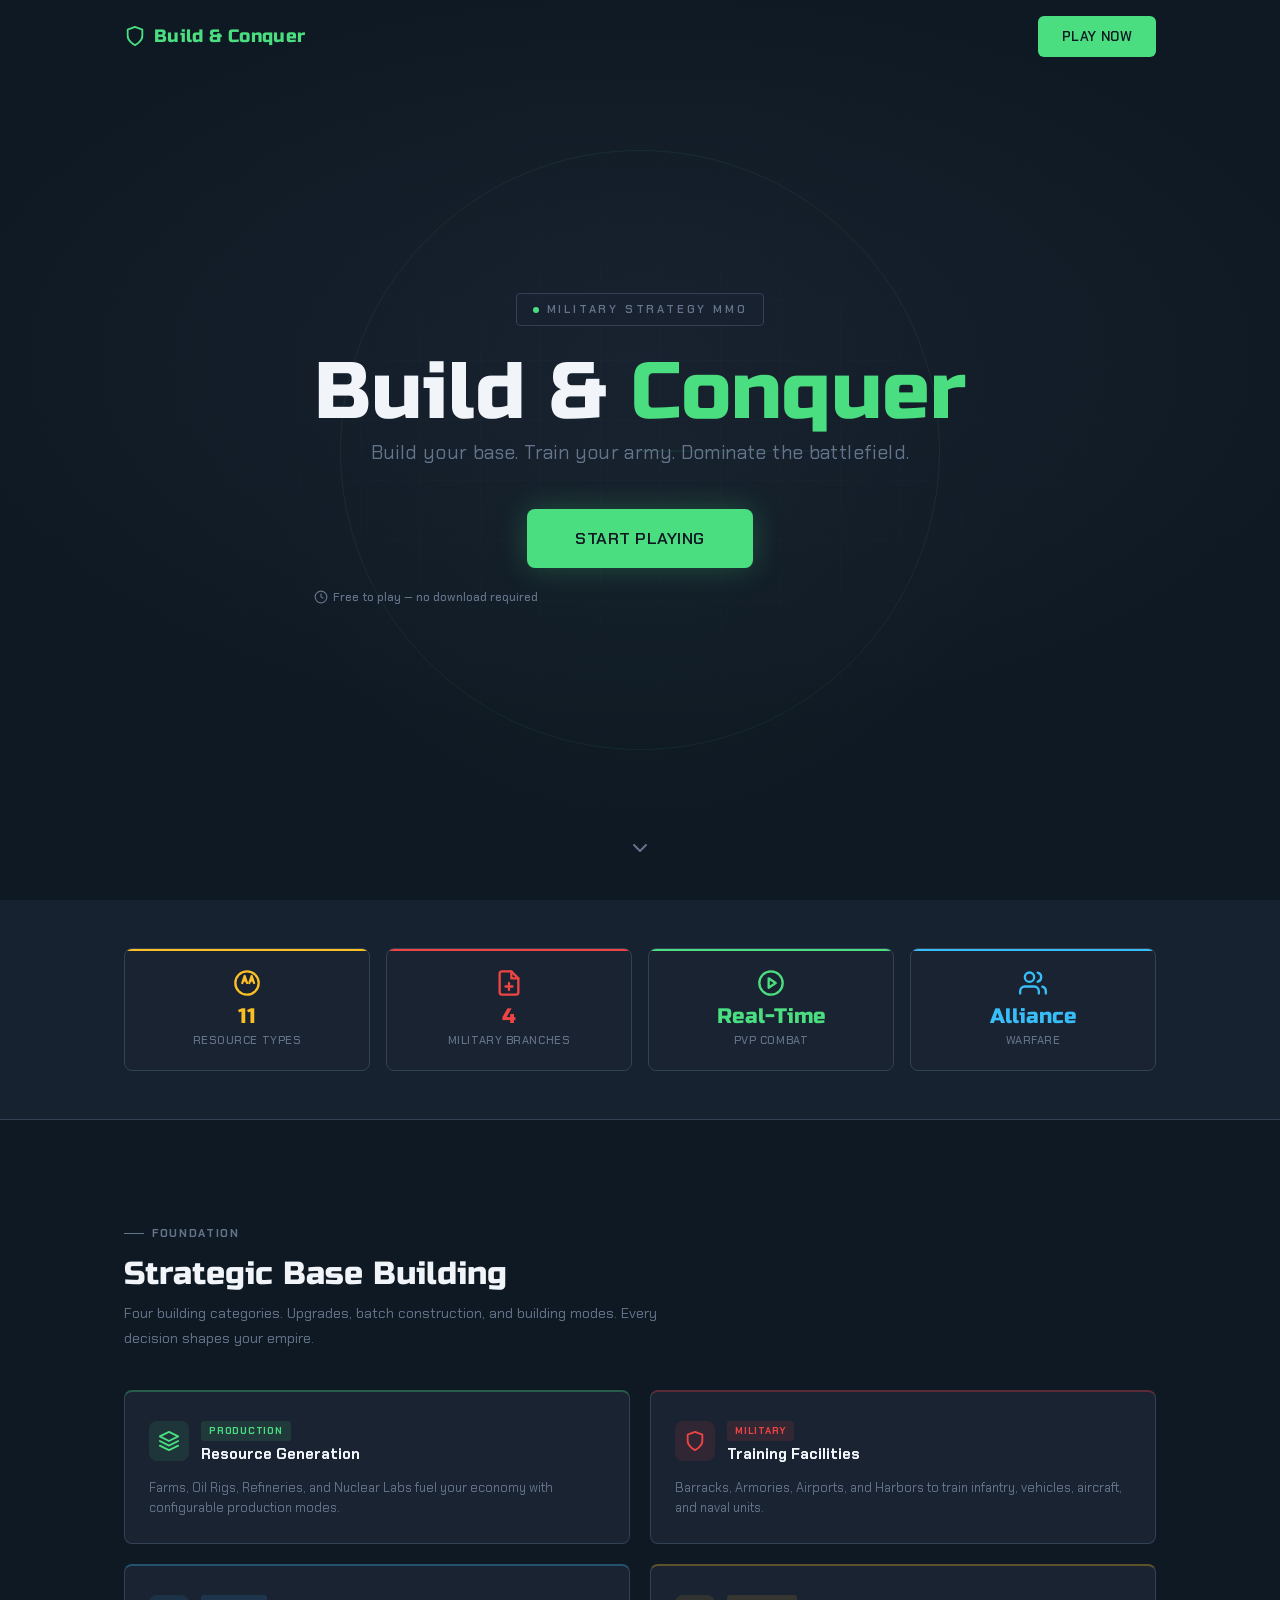
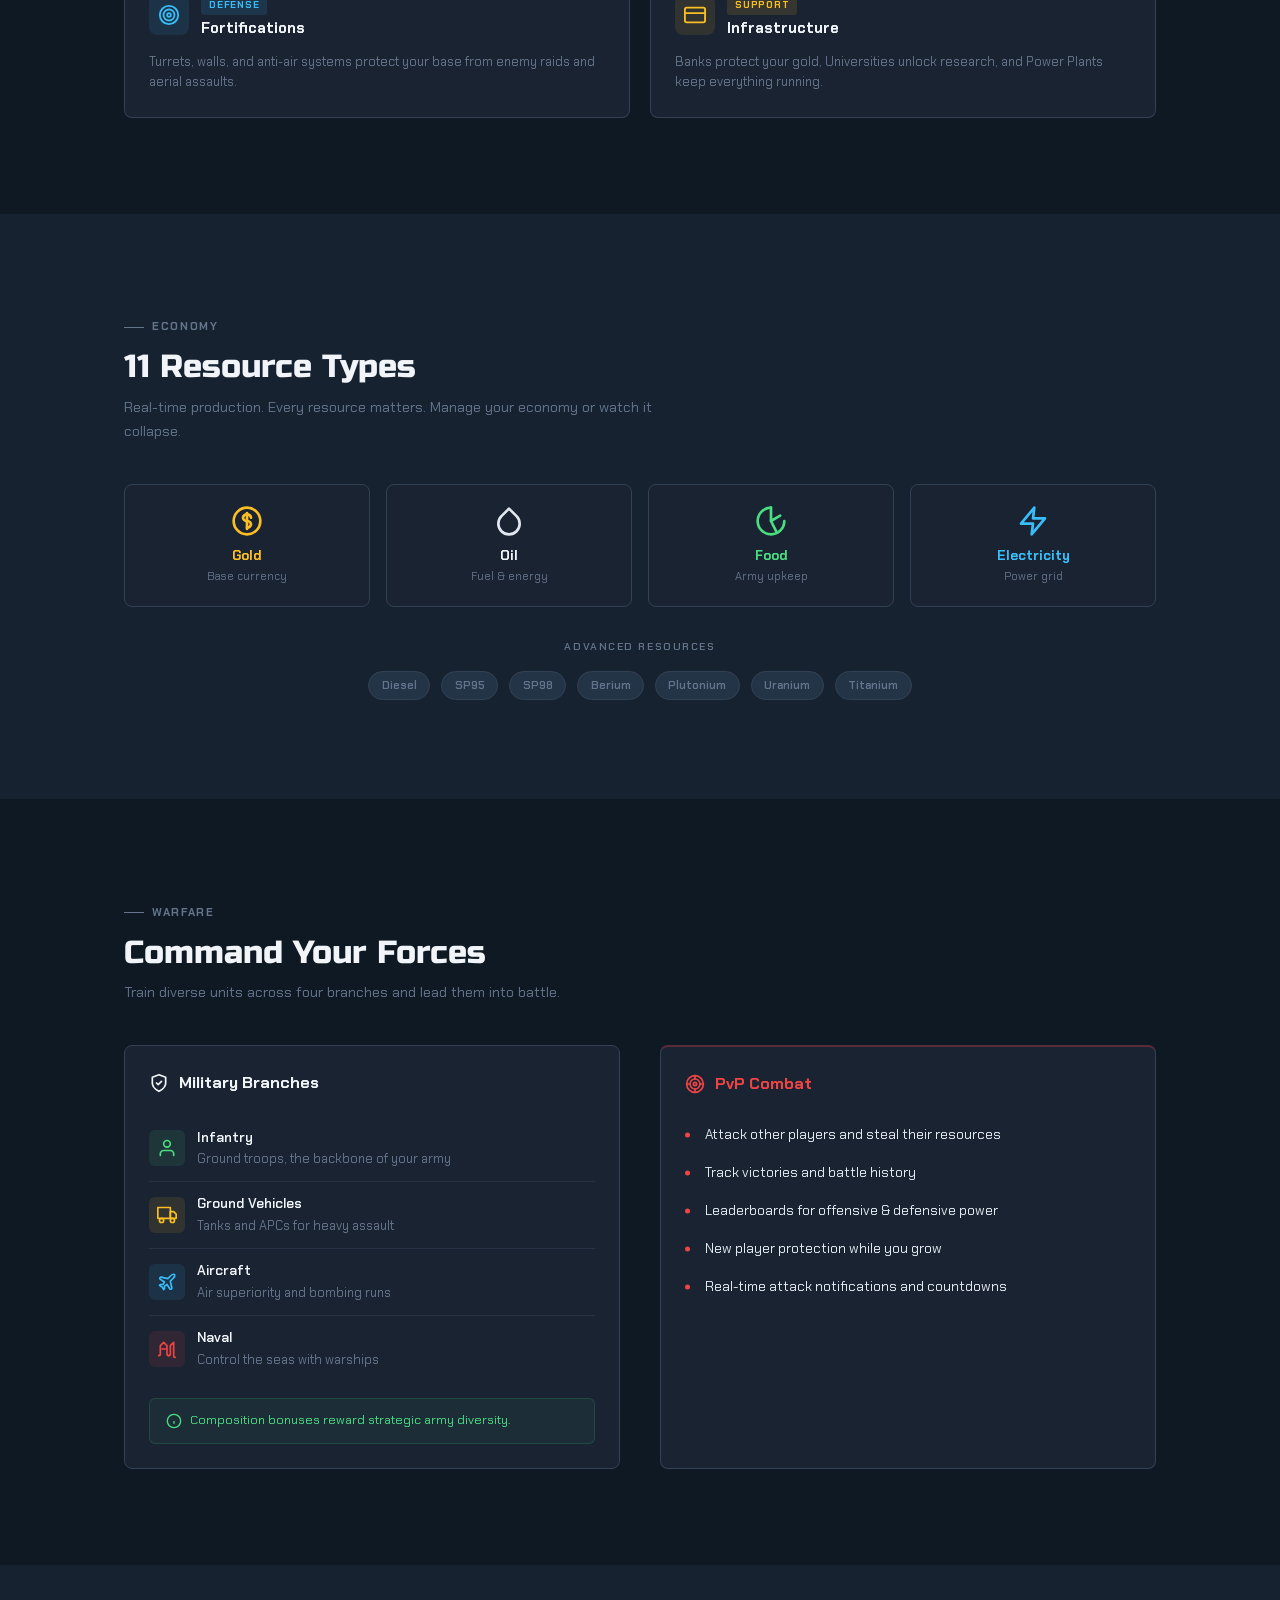
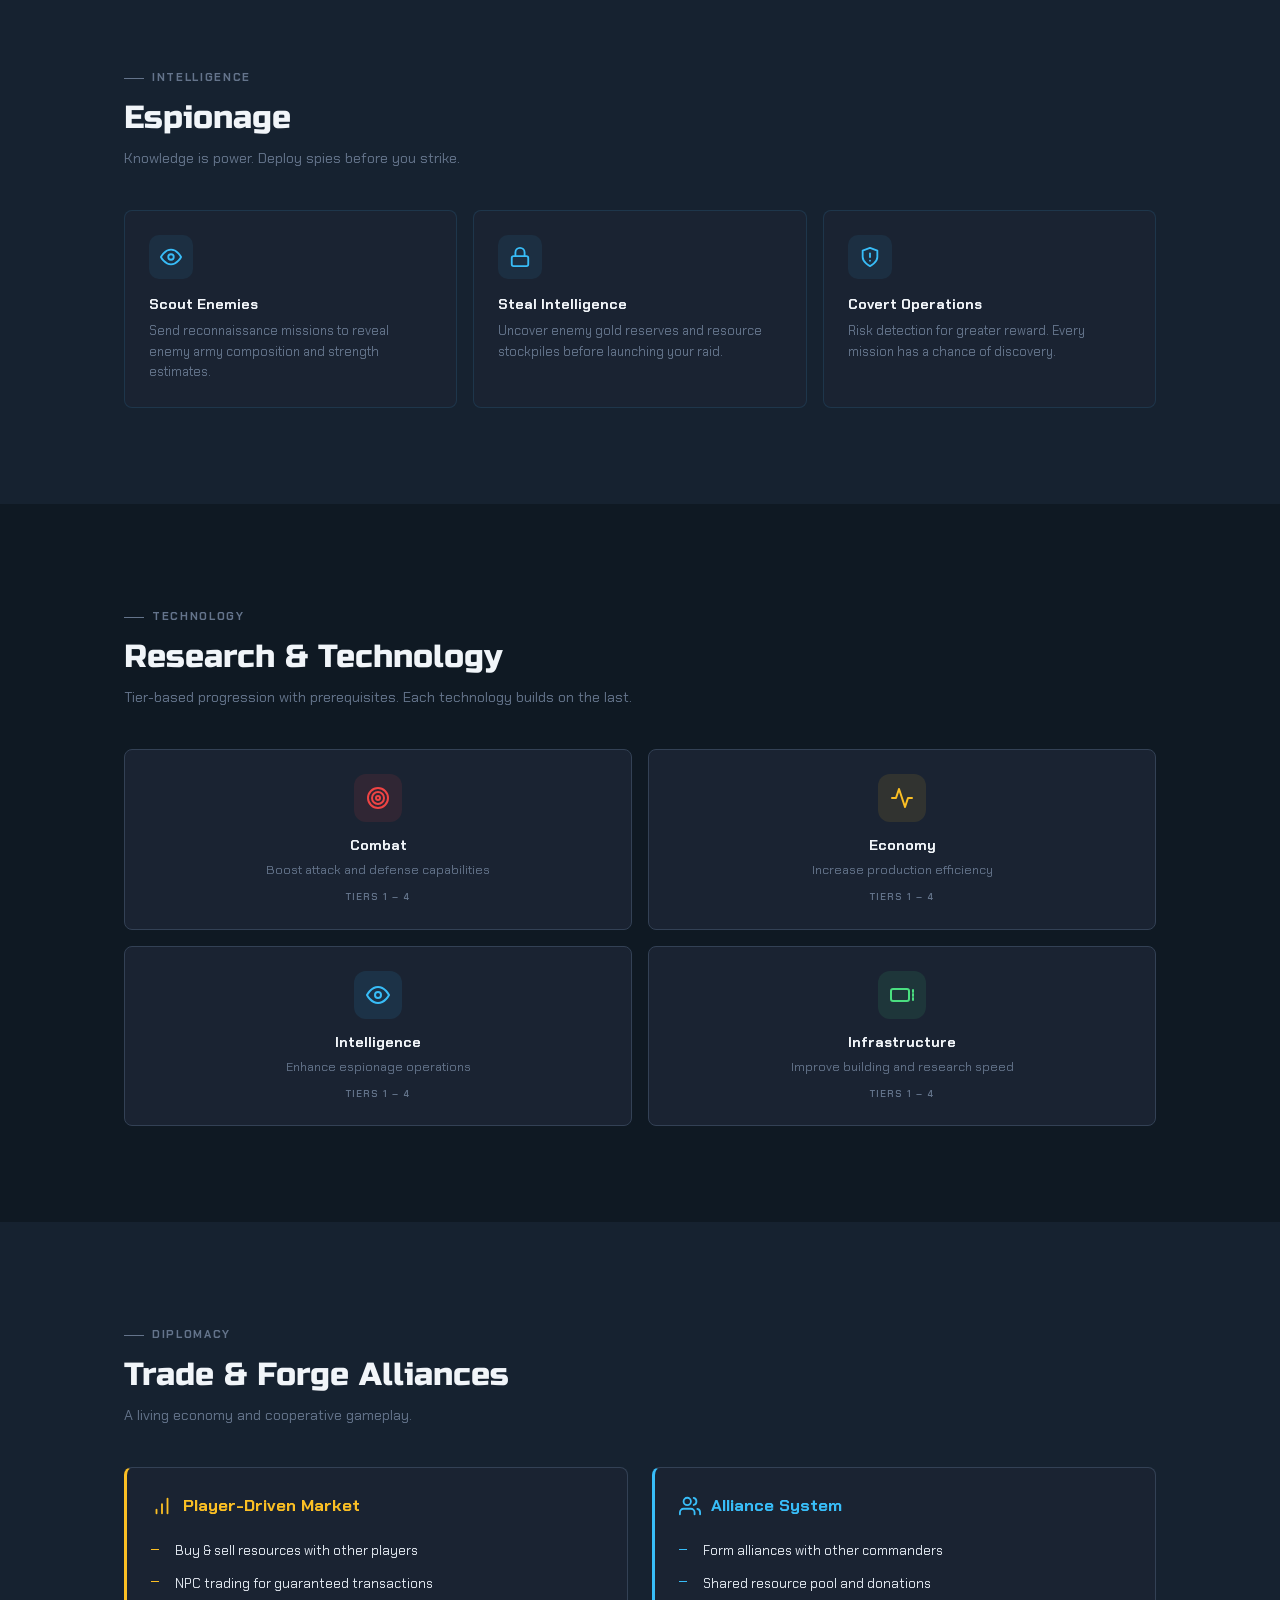
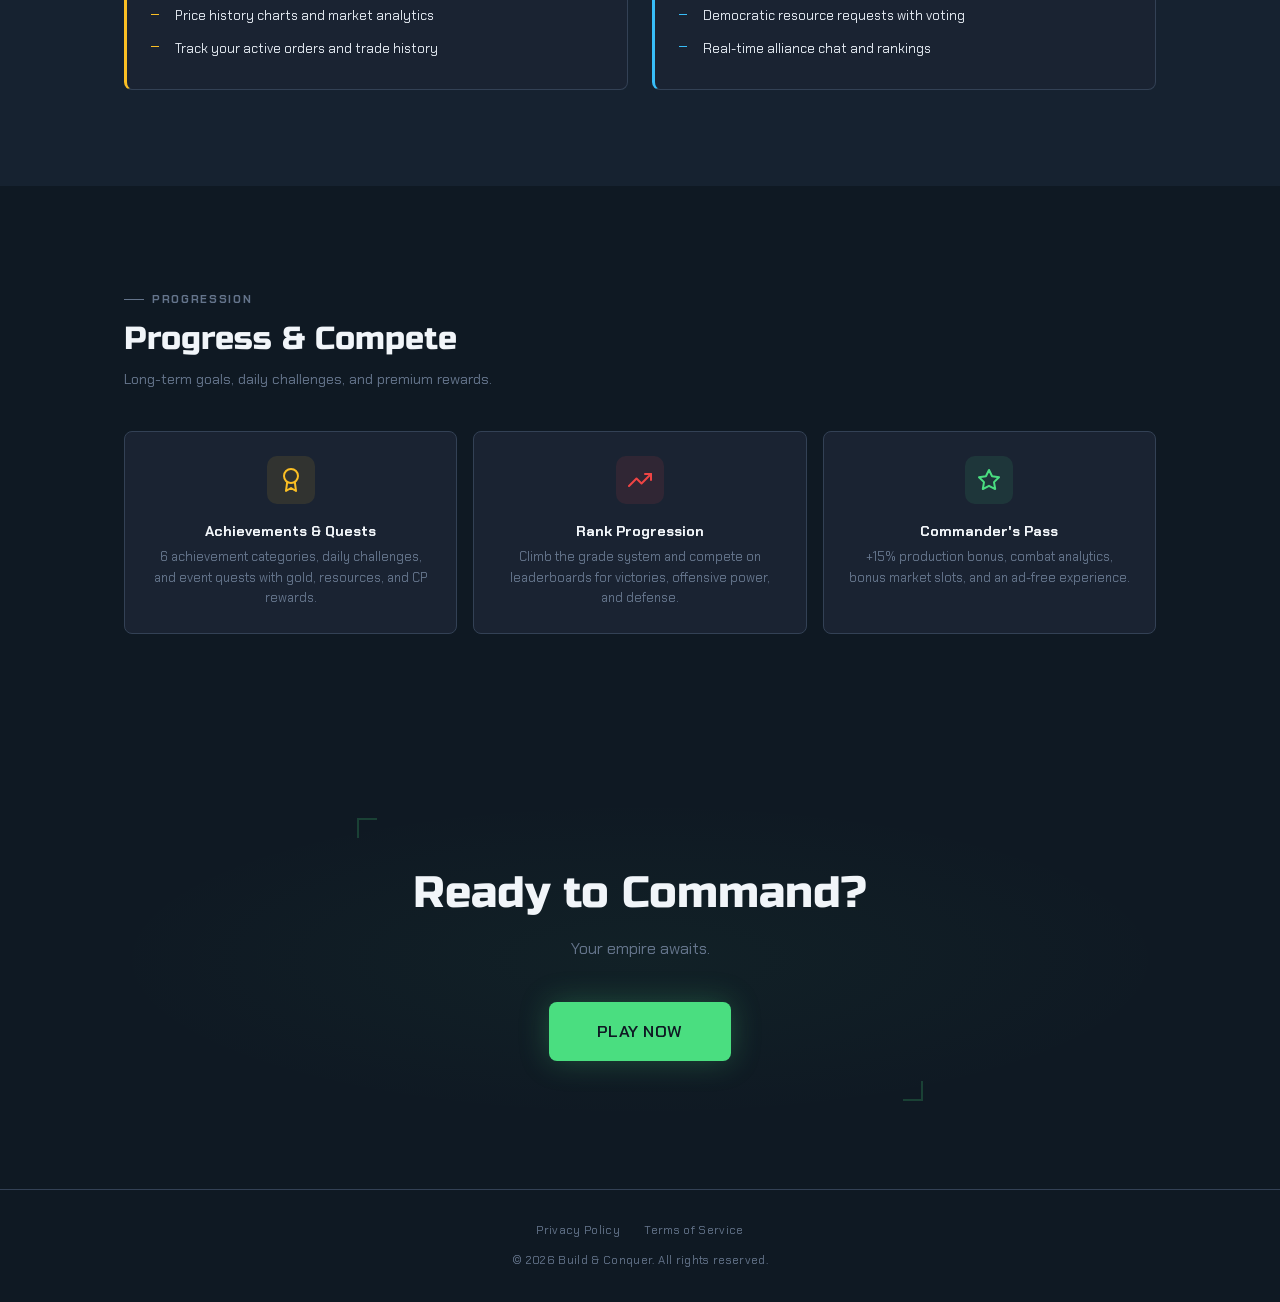
==== index.html @ 64bc9f63 "Extract CSS into styles.css, add privacy and terms pages Moved inline CSS to a separate stylesheet. " ====
<!DOCTYPE html>
<html lang="en">
<head>
  <meta charset="UTF-8">
  <meta name="viewport" content="width=device-width, initial-scale=1.0">
  <meta name="theme-color" content="#0f1923">
  <meta name="description" content="Build & Conquer - A military strategy MMO. Build your base, train your army, and dominate the battlefield.">
  <title>Build & Conquer - Military Strategy MMO</title>
  <link rel="preconnect" href="https://fonts.googleapis.com">
  <link rel="preconnect" href="https://fonts.gstatic.com" crossorigin>
  <link href="https://fonts.googleapis.com/css2?family=Chakra+Petch:wght@300;400;500;600;700&family=Russo+One&display=swap" rel="stylesheet">
  <link rel="stylesheet" href="styles.css">
</head>
<body>

  <!-- Nav -->
  <nav class="nav" id="nav">
    <div class="container nav-inner">
      <div class="nav-logo">
        <svg viewBox="0 0 24 24" fill="none" stroke="currentColor" stroke-width="2" stroke-linecap="round" stroke-linejoin="round"><path d="M12 22s8-4 8-10V5l-8-3-8 3v7c0 6 8 10 8 10z"/></svg>
        Build &amp; Conquer
      </div>
      <a href="/register" class="btn btn-cta">Play Now</a>
    </div>
  </nav>

  <!-- Hero -->
  <section class="hero">
    <div class="hero-grid"></div>
    <div class="hero-radar"></div>
    <div class="hero-content">
      <div class="hero-badge">
        <span class="dot"></span>
        Military Strategy MMO
      </div>
      <h1 class="hero-title">Build &amp; <span>Conquer</span></h1>
      <p class="hero-tagline">Build your base. Train your army. Dominate the battlefield.</p>
      <div class="hero-cta-group">
        <a href="/register" class="btn btn-cta btn-cta-large">Start Playing</a>
      </div>
      <p class="hero-meta" style="margin-top: 1.25rem;">
        <svg width="14" height="14" viewBox="0 0 24 24" fill="none" stroke="currentColor" stroke-width="2"><circle cx="12" cy="12" r="10"/><polyline points="12 6 12 12 16 14"/></svg>
        Free to play &mdash; no download required
      </p>
    </div>
    <div class="scroll-indicator">
      <svg viewBox="0 0 24 24" fill="none" stroke="currentColor" stroke-width="2" stroke-linecap="round" stroke-linejoin="round"><polyline points="6 9 12 15 18 9"/></svg>
    </div>
  </section>

  <!-- Quick Stats -->
  <section class="highlights section-alt">
    <div class="container">
      <div class="highlights-grid">
        <div class="highlight-card reveal">
          <div class="highlight-icon">
            <svg viewBox="0 0 24 24" fill="none" stroke="var(--gold)" stroke-width="2" stroke-linecap="round" stroke-linejoin="round"><circle cx="12" cy="12" r="10"/><path d="M8 12l2-6 2 6M9 10h2"/><path d="M14 12l2-6 2 6M15 10h2"/></svg>
          </div>
          <div class="highlight-number" style="color: var(--gold);">11</div>
          <div class="highlight-label">Resource Types</div>
        </div>
        <div class="highlight-card reveal">
          <div class="highlight-icon">
            <svg viewBox="0 0 24 24" fill="none" stroke="var(--danger)" stroke-width="2" stroke-linecap="round" stroke-linejoin="round"><path d="M14 2H6a2 2 0 0 0-2 2v16a2 2 0 0 0 2 2h12a2 2 0 0 0 2-2V8z"/><polyline points="14 2 14 8 20 8"/><line x1="12" y1="18" x2="12" y2="12"/><line x1="9" y1="15" x2="15" y2="15"/></svg>
          </div>
          <div class="highlight-number" style="color: var(--danger);">4</div>
          <div class="highlight-label">Military Branches</div>
        </div>
        <div class="highlight-card reveal">
          <div class="highlight-icon">
            <svg viewBox="0 0 24 24" fill="none" stroke="var(--accent)" stroke-width="2" stroke-linecap="round" stroke-linejoin="round"><circle cx="12" cy="12" r="10"/><polygon points="10 8 16 12 10 16 10 8"/></svg>
          </div>
          <div class="highlight-number" style="color: var(--accent);">Real-Time</div>
          <div class="highlight-label">PvP Combat</div>
        </div>
        <div class="highlight-card reveal">
          <div class="highlight-icon">
            <svg viewBox="0 0 24 24" fill="none" stroke="var(--info)" stroke-width="2" stroke-linecap="round" stroke-linejoin="round"><path d="M17 21v-2a4 4 0 0 0-4-4H5a4 4 0 0 0-4 4v2"/><circle cx="9" cy="7" r="4"/><path d="M23 21v-2a4 4 0 0 0-3-3.87"/><path d="M16 3.13a4 4 0 0 1 0 7.75"/></svg>
          </div>
          <div class="highlight-number" style="color: var(--info);">Alliance</div>
          <div class="highlight-label">Warfare</div>
        </div>
      </div>
    </div>
  </section>

  <main>

  <!-- Base Building -->
  <section class="section">
    <div class="container">
      <div class="section-header reveal">
        <div class="section-label">Foundation</div>
        <h2 class="section-title">Strategic Base Building</h2>
        <p class="section-subtitle">Four building categories. Upgrades, batch construction, and building modes. Every decision shapes your empire.</p>
      </div>
      <div class="grid-2">
        <div class="card card-production reveal">
          <div class="card-header">
            <div class="card-icon-wrap">
              <svg viewBox="0 0 24 24" fill="none" stroke="currentColor" stroke-width="2" stroke-linecap="round" stroke-linejoin="round"><path d="M12 2L2 7l10 5 10-5-10-5z"/><path d="M2 17l10 5 10-5"/><path d="M2 12l10 5 10-5"/></svg>
            </div>
            <div>
              <span class="category-badge badge-production">Production</span>
              <div class="card-title">Resource Generation</div>
            </div>
          </div>
          <div class="card-text">Farms, Oil Rigs, Refineries, and Nuclear Labs fuel your economy with configurable production modes.</div>
        </div>
        <div class="card card-military reveal">
          <div class="card-header">
            <div class="card-icon-wrap">
              <svg viewBox="0 0 24 24" fill="none" stroke="currentColor" stroke-width="2" stroke-linecap="round" stroke-linejoin="round"><path d="M12 22s8-4 8-10V5l-8-3-8 3v7c0 6 8 10 8 10z"/></svg>
            </div>
            <div>
              <span class="category-badge badge-military">Military</span>
              <div class="card-title">Training Facilities</div>
            </div>
          </div>
          <div class="card-text">Barracks, Armories, Airports, and Harbors to train infantry, vehicles, aircraft, and naval units.</div>
        </div>
        <div class="card card-defense reveal">
          <div class="card-header">
            <div class="card-icon-wrap">
              <svg viewBox="0 0 24 24" fill="none" stroke="currentColor" stroke-width="2" stroke-linecap="round" stroke-linejoin="round"><circle cx="12" cy="12" r="10"/><circle cx="12" cy="12" r="6"/><circle cx="12" cy="12" r="2"/></svg>
            </div>
            <div>
              <span class="category-badge badge-defense">Defense</span>
              <div class="card-title">Fortifications</div>
            </div>
          </div>
          <div class="card-text">Turrets, walls, and anti-air systems protect your base from enemy raids and aerial assaults.</div>
        </div>
        <div class="card card-support reveal">
          <div class="card-header">
            <div class="card-icon-wrap">
              <svg viewBox="0 0 24 24" fill="none" stroke="currentColor" stroke-width="2" stroke-linecap="round" stroke-linejoin="round"><rect x="1" y="4" width="22" height="16" rx="2" ry="2"/><line x1="1" y1="10" x2="23" y2="10"/></svg>
            </div>
            <div>
              <span class="category-badge badge-support">Support</span>
              <div class="card-title">Infrastructure</div>
            </div>
          </div>
          <div class="card-text">Banks protect your gold, Universities unlock research, and Power Plants keep everything running.</div>
        </div>
      </div>
    </div>
  </section>

  <!-- Resources -->
  <section class="section section-alt">
    <div class="container">
      <div class="section-header reveal">
        <div class="section-label">Economy</div>
        <h2 class="section-title">11 Resource Types</h2>
        <p class="section-subtitle">Real-time production. Every resource matters. Manage your economy or watch it collapse.</p>
      </div>
      <div class="resource-grid">
        <div class="resource-card reveal">
          <div class="resource-icon">
            <svg viewBox="0 0 24 24" fill="none" stroke="var(--gold)" stroke-width="2" stroke-linecap="round" stroke-linejoin="round"><circle cx="12" cy="12" r="10"/><path d="M12 6v12"/><path d="M15 9.5c0-1.38-1.34-2.5-3-2.5s-3 1.12-3 2.5S10.34 12 12 12s3 1.12 3 2.5-1.34 2.5-3 2.5"/></svg>
          </div>
          <div class="resource-name" style="color: var(--gold);">Gold</div>
          <div class="resource-desc">Base currency</div>
        </div>
        <div class="resource-card reveal">
          <div class="resource-icon">
            <svg viewBox="0 0 24 24" fill="none" stroke="var(--text)" stroke-width="2" stroke-linecap="round" stroke-linejoin="round"><path d="M12 2.69l5.66 5.66a8 8 0 1 1-11.31 0z"/></svg>
          </div>
          <div class="resource-name">Oil</div>
          <div class="resource-desc">Fuel &amp; energy</div>
        </div>
        <div class="resource-card reveal">
          <div class="resource-icon">
            <svg viewBox="0 0 24 24" fill="none" stroke="var(--accent)" stroke-width="2" stroke-linecap="round" stroke-linejoin="round"><path d="M12 2a10 10 0 1 0 10 10"/><path d="M12 2v10l6.9-4"/><path d="M12 12l4 8"/></svg>
          </div>
          <div class="resource-name" style="color: var(--accent);">Food</div>
          <div class="resource-desc">Army upkeep</div>
        </div>
        <div class="resource-card reveal">
          <div class="resource-icon">
            <svg viewBox="0 0 24 24" fill="none" stroke="var(--info)" stroke-width="2" stroke-linecap="round" stroke-linejoin="round"><polygon points="13 2 3 14 12 14 11 22 21 10 12 10 13 2"/></svg>
          </div>
          <div class="resource-name" style="color: var(--info);">Electricity</div>
          <div class="resource-desc">Power grid</div>
        </div>
      </div>
      <div class="advanced-resources reveal">
        <div class="advanced-label">Advanced Resources</div>
        <span class="pill">Diesel</span>
        <span class="pill">SP95</span>
        <span class="pill">SP98</span>
        <span class="pill">Berium</span>
        <span class="pill">Plutonium</span>
        <span class="pill">Uranium</span>
        <span class="pill">Titanium</span>
      </div>
    </div>
  </section>

  <!-- Military & Combat -->
  <section class="section">
    <div class="container">
      <div class="section-header reveal">
        <div class="section-label">Warfare</div>
        <h2 class="section-title">Command Your Forces</h2>
        <p class="section-subtitle">Train diverse units across four branches and lead them into battle.</p>
      </div>
      <div class="split">
        <div class="panel reveal">
          <div class="panel-title">
            <svg viewBox="0 0 24 24" fill="none" stroke="var(--text-bright)" stroke-width="2" stroke-linecap="round" stroke-linejoin="round"><path d="M12 22s8-4 8-10V5l-8-3-8 3v7c0 6 8 10 8 10z"/><path d="M9 12l2 2 4-4"/></svg>
            Military Branches
          </div>
          <ul class="unit-list">
            <li>
              <div class="unit-icon infantry">
                <svg viewBox="0 0 24 24" fill="none" stroke="currentColor" stroke-width="2" stroke-linecap="round" stroke-linejoin="round"><path d="M20 21v-2a4 4 0 0 0-4-4H8a4 4 0 0 0-4 4v2"/><circle cx="12" cy="7" r="4"/></svg>
              </div>
              <div><span class="unit-name">Infantry</span><br><span class="unit-desc">Ground troops, the backbone of your army</span></div>
            </li>
            <li>
              <div class="unit-icon vehicle">
                <svg viewBox="0 0 24 24" fill="none" stroke="currentColor" stroke-width="2" stroke-linecap="round" stroke-linejoin="round"><rect x="1" y="3" width="15" height="13"/><polygon points="16 8 20 8 23 11 23 16 16 16 16 8"/><circle cx="5.5" cy="18.5" r="2.5"/><circle cx="18.5" cy="18.5" r="2.5"/></svg>
              </div>
              <div><span class="unit-name">Ground Vehicles</span><br><span class="unit-desc">Tanks and APCs for heavy assault</span></div>
            </li>
            <li>
              <div class="unit-icon aircraft">
                <svg viewBox="0 0 24 24" fill="none" stroke="currentColor" stroke-width="2" stroke-linecap="round" stroke-linejoin="round"><path d="M17.8 19.2L16 11l3.5-3.5C21 6 21.5 4 21 3c-1-.5-3 0-4.5 1.5L13 8 4.8 6.2c-.5-.1-.9.1-1.1.5l-.3.5c-.2.5-.1 1 .3 1.3L9 12l-2 3H4l-1 1 3 2 2 3 1-1v-3l3-2 3.5 5.3c.3.4.8.5 1.3.3l.5-.2c.4-.3.6-.7.5-1.2z"/></svg>
              </div>
              <div><span class="unit-name">Aircraft</span><br><span class="unit-desc">Air superiority and bombing runs</span></div>
            </li>
            <li>
              <div class="unit-icon naval">
                <svg viewBox="0 0 24 24" fill="none" stroke="currentColor" stroke-width="2" stroke-linecap="round" stroke-linejoin="round"><path d="M2 20a2 2 0 0 0 2-2V8l4-4 4 4v10a2 2 0 0 0 2 2"/><path d="M6 12h4"/><path d="M14 20a2 2 0 0 0 2-2V8l4-4v16a2 2 0 0 0 2 2"/></svg>
              </div>
              <div><span class="unit-name">Naval</span><br><span class="unit-desc">Control the seas with warships</span></div>
            </li>
          </ul>
          <div class="composition-note">
            <svg width="16" height="16" viewBox="0 0 24 24" fill="none" stroke="currentColor" stroke-width="2"><circle cx="12" cy="12" r="10"/><line x1="12" y1="16" x2="12" y2="12"/><line x1="12" y1="8" x2="12.01" y2="8"/></svg>
            Composition bonuses reward strategic army diversity.
          </div>
        </div>
        <div class="panel reveal" style="border-top: 2px solid rgba(239, 68, 68, 0.3);">
          <div class="panel-title" style="color: var(--danger);">
            <svg viewBox="0 0 24 24" fill="none" stroke="currentColor" stroke-width="2" stroke-linecap="round" stroke-linejoin="round"><circle cx="12" cy="12" r="10"/><circle cx="12" cy="12" r="6"/><circle cx="12" cy="12" r="2"/><line x1="12" y1="2" x2="12" y2="6"/><line x1="12" y1="18" x2="12" y2="22"/><line x1="2" y1="12" x2="6" y2="12"/><line x1="18" y1="12" x2="22" y2="12"/></svg>
            PvP Combat
          </div>
          <ul class="combat-list">
            <li>Attack other players and steal their resources</li>
            <li>Track victories and battle history</li>
            <li>Leaderboards for offensive &amp; defensive power</li>
            <li>New player protection while you grow</li>
            <li>Real-time attack notifications and countdowns</li>
          </ul>
        </div>
      </div>
    </div>
  </section>

  <!-- Espionage -->
  <section class="section section-alt">
    <div class="container">
      <div class="section-header reveal">
        <div class="section-label">Intelligence</div>
        <h2 class="section-title">Espionage</h2>
        <p class="section-subtitle">Knowledge is power. Deploy spies before you strike.</p>
      </div>
      <div class="spy-grid">
        <div class="spy-card reveal">
          <div class="spy-card-icon">
            <svg viewBox="0 0 24 24" fill="none" stroke="currentColor" stroke-width="2" stroke-linecap="round" stroke-linejoin="round"><path d="M1 12s4-8 11-8 11 8 11 8-4 8-11 8-11-8-11-8z"/><circle cx="12" cy="12" r="3"/></svg>
          </div>
          <div class="spy-card-title">Scout Enemies</div>
          <div class="spy-card-text">Send reconnaissance missions to reveal enemy army composition and strength estimates.</div>
        </div>
        <div class="spy-card reveal">
          <div class="spy-card-icon">
            <svg viewBox="0 0 24 24" fill="none" stroke="currentColor" stroke-width="2" stroke-linecap="round" stroke-linejoin="round"><rect x="3" y="11" width="18" height="11" rx="2" ry="2"/><path d="M7 11V7a5 5 0 0 1 10 0v4"/></svg>
          </div>
          <div class="spy-card-title">Steal Intelligence</div>
          <div class="spy-card-text">Uncover enemy gold reserves and resource stockpiles before launching your raid.</div>
        </div>
        <div class="spy-card reveal">
          <div class="spy-card-icon">
            <svg viewBox="0 0 24 24" fill="none" stroke="currentColor" stroke-width="2" stroke-linecap="round" stroke-linejoin="round"><path d="M12 22s8-4 8-10V5l-8-3-8 3v7c0 6 8 10 8 10z"/><path d="M12 8v4"/><path d="M12 16h.01"/></svg>
          </div>
          <div class="spy-card-title">Covert Operations</div>
          <div class="spy-card-text">Risk detection for greater reward. Every mission has a chance of discovery.</div>
        </div>
      </div>
    </div>
  </section>

  <!-- Research -->
  <section class="section">
    <div class="container">
      <div class="section-header reveal">
        <div class="section-label">Technology</div>
        <h2 class="section-title">Research &amp; Technology</h2>
        <p class="section-subtitle">Tier-based progression with prerequisites. Each technology builds on the last.</p>
      </div>
      <div class="research-grid">
        <div class="research-card reveal">
          <div class="research-icon combat">
            <svg viewBox="0 0 24 24" fill="none" stroke="currentColor" stroke-width="2" stroke-linecap="round" stroke-linejoin="round"><circle cx="12" cy="12" r="10"/><circle cx="12" cy="12" r="6"/><circle cx="12" cy="12" r="2"/></svg>
          </div>
          <div class="research-name">Combat</div>
          <div class="research-desc">Boost attack and defense capabilities</div>
          <div class="research-tier">Tiers 1 &ndash; 4</div>
        </div>
        <div class="research-card reveal">
          <div class="research-icon economy">
            <svg viewBox="0 0 24 24" fill="none" stroke="currentColor" stroke-width="2" stroke-linecap="round" stroke-linejoin="round"><polyline points="22 12 18 12 15 21 9 3 6 12 2 12"/></svg>
          </div>
          <div class="research-name">Economy</div>
          <div class="research-desc">Increase production efficiency</div>
          <div class="research-tier">Tiers 1 &ndash; 4</div>
        </div>
        <div class="research-card reveal">
          <div class="research-icon intel">
            <svg viewBox="0 0 24 24" fill="none" stroke="currentColor" stroke-width="2" stroke-linecap="round" stroke-linejoin="round"><path d="M1 12s4-8 11-8 11 8 11 8-4 8-11 8-11-8-11-8z"/><circle cx="12" cy="12" r="3"/></svg>
          </div>
          <div class="research-name">Intelligence</div>
          <div class="research-desc">Enhance espionage operations</div>
          <div class="research-tier">Tiers 1 &ndash; 4</div>
        </div>
        <div class="research-card reveal">
          <div class="research-icon infra">
            <svg viewBox="0 0 24 24" fill="none" stroke="currentColor" stroke-width="2" stroke-linecap="round" stroke-linejoin="round"><rect x="1" y="6" width="18" height="12" rx="2" ry="2"/><line x1="23" y1="13" x2="23" y2="11"/><line x1="23" y1="17" x2="23" y2="15"/><line x1="23" y1="9" x2="23" y2="7"/></svg>
          </div>
          <div class="research-name">Infrastructure</div>
          <div class="research-desc">Improve building and research speed</div>
          <div class="research-tier">Tiers 1 &ndash; 4</div>
        </div>
      </div>
    </div>
  </section>

  <!-- Market & Alliance -->
  <section class="section section-alt">
    <div class="container">
      <div class="section-header reveal">
        <div class="section-label">Diplomacy</div>
        <h2 class="section-title">Trade &amp; Forge Alliances</h2>
        <p class="section-subtitle">A living economy and cooperative gameplay.</p>
      </div>
      <div class="social-grid">
        <div class="social-card market reveal">
          <div class="social-title" style="color: var(--gold);">
            <svg viewBox="0 0 24 24" fill="none" stroke="currentColor" stroke-width="2" stroke-linecap="round" stroke-linejoin="round"><line x1="12" y1="20" x2="12" y2="10"/><line x1="18" y1="20" x2="18" y2="4"/><line x1="6" y1="20" x2="6" y2="16"/></svg>
            Player-Driven Market
          </div>
          <ul class="feature-list">
            <li>Buy &amp; sell resources with other players</li>
            <li>NPC trading for guaranteed transactions</li>
            <li>Price history charts and market analytics</li>
            <li>Track your active orders and trade history</li>
          </ul>
        </div>
        <div class="social-card alliance reveal">
          <div class="social-title" style="color: var(--info);">
            <svg viewBox="0 0 24 24" fill="none" stroke="currentColor" stroke-width="2" stroke-linecap="round" stroke-linejoin="round"><path d="M17 21v-2a4 4 0 0 0-4-4H5a4 4 0 0 0-4 4v2"/><circle cx="9" cy="7" r="4"/><path d="M23 21v-2a4 4 0 0 0-3-3.87"/><path d="M16 3.13a4 4 0 0 1 0 7.75"/></svg>
            Alliance System
          </div>
          <ul class="feature-list">
            <li>Form alliances with other commanders</li>
            <li>Shared resource pool and donations</li>
            <li>Democratic resource requests with voting</li>
            <li>Real-time alliance chat and rankings</li>
          </ul>
        </div>
      </div>
    </div>
  </section>

  <!-- Progression -->
  <section class="section">
    <div class="container">
      <div class="section-header reveal">
        <div class="section-label">Progression</div>
        <h2 class="section-title">Progress &amp; Compete</h2>
        <p class="section-subtitle">Long-term goals, daily challenges, and premium rewards.</p>
      </div>
      <div class="progression-grid">
        <div class="progression-card reveal">
          <div class="progression-icon achievements">
            <svg viewBox="0 0 24 24" fill="none" stroke="currentColor" stroke-width="2" stroke-linecap="round" stroke-linejoin="round"><circle cx="12" cy="8" r="7"/><polyline points="8.21 13.89 7 23 12 20 17 23 15.79 13.88"/></svg>
          </div>
          <div>
            <div class="progression-title">Achievements &amp; Quests</div>
            <div class="progression-text">6 achievement categories, daily challenges, and event quests with gold, resources, and CP rewards.</div>
          </div>
        </div>
        <div class="progression-card reveal">
          <div class="progression-icon rank">
            <svg viewBox="0 0 24 24" fill="none" stroke="currentColor" stroke-width="2" stroke-linecap="round" stroke-linejoin="round"><polyline points="23 6 13.5 15.5 8.5 10.5 1 18"/><polyline points="17 6 23 6 23 12"/></svg>
          </div>
          <div>
            <div class="progression-title">Rank Progression</div>
            <div class="progression-text">Climb the grade system and compete on leaderboards for victories, offensive power, and defense.</div>
          </div>
        </div>
        <div class="progression-card reveal">
          <div class="progression-icon pass">
            <svg viewBox="0 0 24 24" fill="none" stroke="currentColor" stroke-width="2" stroke-linecap="round" stroke-linejoin="round"><polygon points="12 2 15.09 8.26 22 9.27 17 14.14 18.18 21.02 12 17.77 5.82 21.02 7 14.14 2 9.27 8.91 8.26 12 2"/></svg>
          </div>
          <div>
            <div class="progression-title">Commander's Pass</div>
            <div class="progression-text">+15% production bonus, combat analytics, bonus market slots, and an ad-free experience.</div>
          </div>
        </div>
      </div>
    </div>
  </section>

  </main>

  <!-- Final CTA -->
  <section class="cta-final">
    <div class="container">
      <div class="hud-bracket" style="display: inline-block; padding: 2rem 3rem;">
        <h2 class="cta-title reveal">Ready to Command?</h2>
        <p class="cta-subtitle reveal">Your empire awaits.</p>
        <a href="/register" class="btn btn-cta btn-cta-large reveal">Play Now</a>
      </div>
    </div>
  </section>

  <!-- Footer -->
  <footer>
    <div class="container">
      <div class="footer-links">
        <a href="privacy.html">Privacy Policy</a>
        <a href="terms.html">Terms of Service</a>
      </div>
      <p>&copy; 2026 Build &amp; Conquer. All rights reserved.</p>
    </div>
  </footer>

  <script>
    // Sticky nav on scroll
    const nav = document.getElementById('nav');
    let lastScroll = 0;
    window.addEventListener('scroll', () => {
      nav.classList.toggle('scrolled', window.scrollY > 40);
    }, { passive: true });

    // Scroll reveal with IntersectionObserver
    const revealEls = document.querySelectorAll('.reveal');
    if ('IntersectionObserver' in window && !window.matchMedia('(prefers-reduced-motion: reduce)').matches) {
      const observer = new IntersectionObserver((entries) => {
        entries.forEach((entry, i) => {
          if (entry.isIntersecting) {
            entry.target.style.transitionDelay = `${(i % 4) * 80}ms`;
            entry.target.classList.add('visible');
            observer.unobserve(entry.target);
          }
        });
      }, { threshold: 0.1, rootMargin: '0px 0px -40px 0px' });
      revealEls.forEach(el => observer.observe(el));
    } else {
      revealEls.forEach(el => el.classList.add('visible'));
    }
  </script>

</body>
</html>
---- styles.css ----
:root {
  --bg: #0f1923;
  --surface: #162230;
  --primary: #1a2332;
  --primary-light: #243447;
  --accent: #4ade80;
  --accent-dark: #22c55e;
  --accent-glow: rgba(74, 222, 128, 0.25);
  --gold: #fbbf24;
  --gold-dark: #f59e0b;
  --info: #38bdf8;
  --info-dark: #0ea5e9;
  --danger: #ef4444;
  --danger-dark: #dc2626;
  --muted: #64748b;
  --border: #334155;
  --text: #e2e8f0;
  --text-bright: #f1f5f9;
}

*, *::before, *::after {
  box-sizing: border-box;
  margin: 0;
  padding: 0;
}

html {
  scroll-behavior: smooth;
}

body {
  font-family: 'Chakra Petch', -apple-system, BlinkMacSystemFont, sans-serif;
  background: var(--bg);
  color: var(--text);
  -webkit-font-smoothing: antialiased;
  -moz-osx-font-smoothing: grayscale;
  overflow-x: hidden;
  line-height: 1.6;
}

h1, h2, h3, .nav-logo, .highlight-number, .cta-title {
  font-family: 'Russo One', sans-serif;
  font-weight: 400;
}

.container {
  max-width: 1080px;
  margin: 0 auto;
  padding: 0 1.5rem;
}

a { text-decoration: none; color: inherit; }

/* ---- Scrollbar ---- */
::-webkit-scrollbar { width: 6px; }
::-webkit-scrollbar-track { background: var(--bg); }
::-webkit-scrollbar-thumb { background: var(--border); border-radius: 3px; }

/* ---- Nav ---- */
.nav {
  position: fixed;
  top: 0;
  left: 0;
  right: 0;
  z-index: 100;
  padding: 1rem 0;
  transition: background 0.3s, box-shadow 0.3s, padding 0.3s;
}

.nav.scrolled {
  background: rgba(15, 25, 35, 0.95);
  backdrop-filter: blur(12px);
  -webkit-backdrop-filter: blur(12px);
  box-shadow: 0 1px 0 var(--border);
  padding: 0.6rem 0;
}

.nav-inner {
  display: flex;
  align-items: center;
  justify-content: space-between;
}

.nav-logo {
  font-size: 1.15rem;
  color: var(--accent);
  letter-spacing: 0.02em;
  display: flex;
  align-items: center;
  gap: 0.5rem;
}

.nav-logo svg {
  width: 22px;
  height: 22px;
}

.btn {
  display: inline-flex;
  align-items: center;
  justify-content: center;
  font-family: 'Chakra Petch', sans-serif;
  font-weight: 600;
  border: none;
  cursor: pointer;
  transition: all 0.2s;
}

.btn-cta {
  background: var(--accent);
  color: var(--bg);
  padding: 0.6rem 1.5rem;
  border-radius: 6px;
  font-size: 0.85rem;
  letter-spacing: 0.03em;
  text-transform: uppercase;
}

.btn-cta:hover {
  background: var(--accent-dark);
  box-shadow: 0 0 20px var(--accent-glow);
  transform: translateY(-1px);
}

.btn-cta-large {
  padding: 1rem 3rem;
  font-size: 1.05rem;
  border-radius: 8px;
  box-shadow: 0 0 30px var(--accent-glow);
}

.btn-cta-large:hover {
  box-shadow: 0 0 50px var(--accent-glow), 0 0 80px rgba(74, 222, 128, 0.1);
}

/* ---- Icon helpers ---- */
.icon {
  display: inline-flex;
  align-items: center;
  justify-content: center;
  flex-shrink: 0;
}

.icon svg {
  width: 100%;
  height: 100%;
}

.icon-sm { width: 20px; height: 20px; }
.icon-md { width: 28px; height: 28px; }
.icon-lg { width: 36px; height: 36px; }
.icon-xl { width: 48px; height: 48px; }

/* ---- Section ---- */
.section {
  padding: 5rem 0;
  position: relative;
}

.section-alt {
  background: var(--surface);
}

.section-header {
  margin-bottom: 2.5rem;
}

.section-label {
  display: inline-flex;
  align-items: center;
  gap: 0.5rem;
  font-size: 0.7rem;
  font-weight: 700;
  text-transform: uppercase;
  letter-spacing: 0.15em;
  color: var(--muted);
  margin-bottom: 0.75rem;
}

.section-label::before {
  content: '';
  display: block;
  width: 20px;
  height: 1px;
  background: var(--muted);
}

.section-title {
  font-size: clamp(1.5rem, 4vw, 2rem);
  color: var(--text-bright);
  margin-bottom: 0.5rem;
  line-height: 1.2;
}

.section-subtitle {
  color: var(--muted);
  font-size: 0.9rem;
  max-width: 560px;
  line-height: 1.7;
}

/* ---- Hero ---- */
.hero {
  min-height: 100vh;
  display: flex;
  align-items: center;
  justify-content: center;
  text-align: center;
  position: relative;
  overflow: hidden;
}

.hero::before {
  content: '';
  position: absolute;
  inset: 0;
  background:
    radial-gradient(ellipse 80% 60% at 50% 40%, rgba(26, 35, 50, 0.8) 0%, transparent 70%),
    radial-gradient(circle at 50% 50%, rgba(74, 222, 128, 0.03) 0%, transparent 50%);
  pointer-events: none;
}

.hero-grid {
  position: absolute;
  inset: 0;
  background-image:
    linear-gradient(rgba(51, 65, 85, 0.08) 1px, transparent 1px),
    linear-gradient(90deg, rgba(51, 65, 85, 0.08) 1px, transparent 1px);
  background-size: 60px 60px;
  mask-image: radial-gradient(ellipse 70% 60% at 50% 50%, black 20%, transparent 70%);
  -webkit-mask-image: radial-gradient(ellipse 70% 60% at 50% 50%, black 20%, transparent 70%);
}

.hero-radar {
  position: absolute;
  width: 600px;
  height: 600px;
  top: 50%;
  left: 50%;
  transform: translate(-50%, -50%);
  border-radius: 50%;
  pointer-events: none;
  opacity: 0.08;
}

.hero-radar::before {
  content: '';
  position: absolute;
  inset: 0;
  border: 1px solid var(--accent);
  border-radius: 50%;
}

.hero-radar::after {
  content: '';
  position: absolute;
  top: 50%;
  left: 50%;
  width: 50%;
  height: 2px;
  background: linear-gradient(90deg, var(--accent), transparent);
  transform-origin: left center;
  animation: radar-sweep 6s linear infinite;
}

@keyframes radar-sweep {
  from { transform: rotate(0deg); }
  to { transform: rotate(360deg); }
}

.hero-content {
  position: relative;
  z-index: 2;
  padding: 2rem 1.5rem;
}

.hero-badge {
  display: inline-flex;
  align-items: center;
  gap: 0.5rem;
  text-transform: uppercase;
  letter-spacing: 0.25em;
  font-size: 0.7rem;
  font-weight: 600;
  color: var(--muted);
  margin-bottom: 1.5rem;
  padding: 0.4rem 1rem;
  border: 1px solid var(--border);
  border-radius: 4px;
  background: rgba(26, 35, 50, 0.5);
}

.hero-badge .dot {
  width: 6px;
  height: 6px;
  border-radius: 50%;
  background: var(--accent);
  animation: pulse-dot 2s ease-in-out infinite;
}

@keyframes pulse-dot {
  0%, 100% { opacity: 1; }
  50% { opacity: 0.3; }
}

.hero-title {
  font-size: clamp(2.75rem, 9vw, 5rem);
  color: var(--text-bright);
  line-height: 1.05;
  margin-bottom: 0.25rem;
}

.hero-title span {
  color: var(--accent);
}

.hero-tagline {
  font-size: clamp(1rem, 2.5vw, 1.2rem);
  color: var(--muted);
  margin-bottom: 2.5rem;
  font-weight: 400;
  letter-spacing: 0.02em;
}

.hero-cta-group {
  display: flex;
  align-items: center;
  justify-content: center;
  gap: 1rem;
  flex-wrap: wrap;
}

.hero-meta {
  display: flex;
  align-items: center;
  gap: 0.35rem;
  font-size: 0.75rem;
  color: var(--muted);
  font-weight: 500;
}

.scroll-indicator {
  position: absolute;
  bottom: 2rem;
  left: 50%;
  transform: translateX(-50%);
  animation: float-down 2.5s ease-in-out infinite;
  color: var(--muted);
}

.scroll-indicator svg {
  width: 24px;
  height: 24px;
}

@keyframes float-down {
  0%, 100% { transform: translateX(-50%) translateY(0); opacity: 0.6; }
  50% { transform: translateX(-50%) translateY(10px); opacity: 1; }
}

/* ---- Highlights ---- */
.highlights {
  padding: 3rem 0;
  border-bottom: 1px solid var(--border);
}

.highlights-grid {
  display: grid;
  grid-template-columns: repeat(2, 1fr);
  gap: 1rem;
}

.highlight-card {
  background: var(--primary);
  border: 1px solid var(--border);
  border-radius: 8px;
  padding: 1.25rem 1rem;
  text-align: center;
  position: relative;
  overflow: hidden;
}

.highlight-card::before {
  content: '';
  position: absolute;
  top: 0;
  left: 0;
  right: 0;
  height: 2px;
}

.highlight-card:nth-child(1)::before { background: var(--gold); }
.highlight-card:nth-child(2)::before { background: var(--danger); }
.highlight-card:nth-child(3)::before { background: var(--accent); }
.highlight-card:nth-child(4)::before { background: var(--info); }

.highlight-icon {
  margin-bottom: 0.5rem;
  display: flex;
  justify-content: center;
}

.highlight-icon svg {
  width: 28px;
  height: 28px;
}

.highlight-number {
  font-size: 1.3rem;
  line-height: 1.2;
}

.highlight-label {
  font-size: 0.7rem;
  color: var(--muted);
  text-transform: uppercase;
  letter-spacing: 0.05em;
  margin-top: 0.15rem;
  font-weight: 500;
}

/* ---- Cards Grid ---- */
.grid-2 {
  display: grid;
  grid-template-columns: 1fr;
  gap: 1rem;
}

.card {
  background: var(--primary);
  border: 1px solid var(--border);
  border-radius: 8px;
  padding: 1.5rem;
  transition: border-color 0.2s, transform 0.2s, box-shadow 0.2s;
  cursor: default;
}

.card:hover {
  border-color: var(--primary-light);
  transform: translateY(-2px);
}

.card-header {
  display: flex;
  align-items: center;
  gap: 0.75rem;
  margin-bottom: 0.75rem;
}

.card-icon-wrap {
  width: 40px;
  height: 40px;
  border-radius: 8px;
  display: flex;
  align-items: center;
  justify-content: center;
  flex-shrink: 0;
}

.card-icon-wrap svg {
  width: 22px;
  height: 22px;
}

.card-title {
  font-family: 'Chakra Petch', sans-serif;
  font-weight: 700;
  font-size: 0.95rem;
  color: var(--text-bright);
}

.card-text {
  color: var(--muted);
  font-size: 0.8rem;
  line-height: 1.6;
}

/* Category colors */
.card-production .card-icon-wrap { background: rgba(74, 222, 128, 0.1); }
.card-production .card-icon-wrap svg { color: var(--accent); }
.card-production { border-top: 2px solid rgba(74, 222, 128, 0.3); }

.card-military .card-icon-wrap { background: rgba(239, 68, 68, 0.1); }
.card-military .card-icon-wrap svg { color: var(--danger); }
.card-military { border-top: 2px solid rgba(239, 68, 68, 0.3); }

.card-defense .card-icon-wrap { background: rgba(56, 189, 248, 0.1); }
.card-defense .card-icon-wrap svg { color: var(--info); }
.card-defense { border-top: 2px solid rgba(56, 189, 248, 0.3); }

.card-support .card-icon-wrap { background: rgba(251, 191, 36, 0.1); }
.card-support .card-icon-wrap svg { color: var(--gold); }
.card-support { border-top: 2px solid rgba(251, 191, 36, 0.3); }

.category-badge {
  display: inline-block;
  font-size: 0.6rem;
  font-weight: 700;
  text-transform: uppercase;
  letter-spacing: 0.08em;
  padding: 0.15rem 0.5rem;
  border-radius: 3px;
}

.badge-production { background: rgba(74, 222, 128, 0.12); color: var(--accent); }
.badge-military { background: rgba(239, 68, 68, 0.12); color: var(--danger); }
.badge-defense { background: rgba(56, 189, 248, 0.12); color: var(--info); }
.badge-support { background: rgba(251, 191, 36, 0.12); color: var(--gold); }

/* ---- Resources ---- */
.resource-grid {
  display: grid;
  grid-template-columns: repeat(2, 1fr);
  gap: 1rem;
  margin-bottom: 2rem;
}

.resource-card {
  background: var(--primary);
  border: 1px solid var(--border);
  border-radius: 8px;
  padding: 1.25rem;
  text-align: center;
  transition: border-color 0.2s, transform 0.2s;
}

.resource-card:hover {
  border-color: var(--primary-light);
  transform: translateY(-1px);
}

.resource-icon {
  display: flex;
  justify-content: center;
  margin-bottom: 0.5rem;
}

.resource-icon svg {
  width: 32px;
  height: 32px;
}

.resource-name {
  font-weight: 700;
  font-size: 0.85rem;
  color: var(--text-bright);
}

.resource-desc {
  font-size: 0.7rem;
  color: var(--muted);
  margin-top: 0.1rem;
}

.advanced-resources {
  text-align: center;
}

.advanced-label {
  font-size: 0.65rem;
  color: var(--muted);
  text-transform: uppercase;
  letter-spacing: 0.15em;
  margin-bottom: 0.75rem;
  font-weight: 600;
}

.pill {
  display: inline-block;
  background: var(--primary-light);
  border: 1px solid var(--border);
  border-radius: 20px;
  padding: 0.3rem 0.8rem;
  font-size: 0.7rem;
  font-weight: 600;
  color: var(--muted);
  margin: 0.2rem;
  transition: border-color 0.2s, color 0.2s;
}

.pill:hover {
  border-color: var(--muted);
  color: var(--text);
}

/* ---- Split section ---- */
.split {
  display: grid;
  grid-template-columns: 1fr;
  gap: 2.5rem;
}

.panel {
  background: var(--primary);
  border: 1px solid var(--border);
  border-radius: 8px;
  padding: 1.5rem;
}

.panel-title {
  font-family: 'Chakra Petch', sans-serif;
  font-weight: 700;
  font-size: 1rem;
  display: flex;
  align-items: center;
  gap: 0.6rem;
  margin-bottom: 1.25rem;
  color: var(--text-bright);
}

.panel-title svg {
  width: 20px;
  height: 20px;
}

.unit-list {
  list-style: none;
}

.unit-list li {
  display: flex;
  align-items: center;
  gap: 0.75rem;
  padding: 0.7rem 0;
  border-bottom: 1px solid rgba(51, 65, 85, 0.5);
  font-size: 0.85rem;
}

.unit-list li:last-child { border-bottom: none; }

.unit-icon {
  width: 36px;
  height: 36px;
  border-radius: 6px;
  display: flex;
  align-items: center;
  justify-content: center;
  flex-shrink: 0;
}

.unit-icon svg {
  width: 20px;
  height: 20px;
}

.unit-icon.infantry { background: rgba(74, 222, 128, 0.1); color: var(--accent); }
.unit-icon.vehicle { background: rgba(251, 191, 36, 0.1); color: var(--gold); }
.unit-icon.aircraft { background: rgba(56, 189, 248, 0.1); color: var(--info); }
.unit-icon.naval { background: rgba(239, 68, 68, 0.1); color: var(--danger); }

.unit-name { font-weight: 600; color: var(--text-bright); }
.unit-desc { color: var(--muted); font-size: 0.8rem; }

.composition-note {
  margin-top: 1rem;
  padding: 0.75rem 1rem;
  background: rgba(74, 222, 128, 0.06);
  border: 1px solid rgba(74, 222, 128, 0.15);
  border-radius: 6px;
  font-size: 0.78rem;
  color: var(--accent);
  display: flex;
  align-items: center;
  gap: 0.5rem;
}

.combat-list {
  list-style: none;
}

.combat-list li {
  padding: 0.55rem 0;
  padding-left: 1.25rem;
  position: relative;
  font-size: 0.85rem;
  color: var(--text);
  line-height: 1.5;
}

.combat-list li::before {
  content: '';
  position: absolute;
  left: 0;
  top: 50%;
  transform: translateY(-50%);
  width: 5px;
  height: 5px;
  border-radius: 50%;
  background: var(--danger);
}

/* ---- Spy cards ---- */
.spy-grid {
  display: grid;
  grid-template-columns: 1fr;
  gap: 1rem;
}

.spy-card {
  background: var(--primary);
  border: 1px solid rgba(56, 189, 248, 0.12);
  border-radius: 8px;
  padding: 1.5rem;
  transition: border-color 0.2s, transform 0.2s;
}

.spy-card:hover {
  border-color: rgba(56, 189, 248, 0.3);
  transform: translateY(-2px);
}

.spy-card-icon {
  width: 44px;
  height: 44px;
  border-radius: 10px;
  background: rgba(56, 189, 248, 0.08);
  display: flex;
  align-items: center;
  justify-content: center;
  margin-bottom: 0.85rem;
}

.spy-card-icon svg {
  width: 22px;
  height: 22px;
  color: var(--info);
}

.spy-card-title {
  font-weight: 700;
  font-size: 0.9rem;
  color: var(--text-bright);
  margin-bottom: 0.35rem;
}

.spy-card-text {
  color: var(--muted);
  font-size: 0.8rem;
  line-height: 1.6;
}

/* ---- Research ---- */
.research-grid {
  display: grid;
  grid-template-columns: repeat(2, 1fr);
  gap: 1rem;
}

.research-card {
  background: var(--primary);
  border: 1px solid var(--border);
  border-radius: 8px;
  padding: 1.5rem;
  text-align: center;
  transition: border-color 0.2s, transform 0.2s;
}

.research-card:hover {
  border-color: var(--primary-light);
  transform: translateY(-2px);
}

.research-icon {
  width: 48px;
  height: 48px;
  border-radius: 12px;
  display: flex;
  align-items: center;
  justify-content: center;
  margin: 0 auto 0.75rem;
}

.research-icon svg {
  width: 24px;
  height: 24px;
}

.research-icon.combat { background: rgba(239, 68, 68, 0.1); color: var(--danger); }
.research-icon.economy { background: rgba(251, 191, 36, 0.1); color: var(--gold); }
.research-icon.intel { background: rgba(56, 189, 248, 0.1); color: var(--info); }
.research-icon.infra { background: rgba(74, 222, 128, 0.1); color: var(--accent); }

.research-name {
  font-weight: 700;
  font-size: 0.9rem;
  color: var(--text-bright);
  margin-bottom: 0.25rem;
}

.research-desc {
  font-size: 0.78rem;
  color: var(--muted);
  margin-bottom: 0.5rem;
}

.research-tier {
  font-size: 0.6rem;
  color: var(--muted);
  text-transform: uppercase;
  letter-spacing: 0.12em;
  font-weight: 600;
}

/* ---- Social (Market & Alliance) ---- */
.social-grid {
  display: grid;
  grid-template-columns: 1fr;
  gap: 1.5rem;
}

.social-card {
  background: var(--primary);
  border: 1px solid var(--border);
  border-radius: 8px;
  padding: 1.5rem;
}

.social-card.market { border-left: 3px solid var(--gold); }
.social-card.alliance { border-left: 3px solid var(--info); }

.social-title {
  font-family: 'Chakra Petch', sans-serif;
  font-weight: 700;
  font-size: 1.05rem;
  margin-bottom: 1rem;
  display: flex;
  align-items: center;
  gap: 0.6rem;
  color: var(--text-bright);
}

.social-title svg {
  width: 22px;
  height: 22px;
}

.feature-list {
  list-style: none;
}

.feature-list li {
  padding: 0.4rem 0;
  padding-left: 1.5rem;
  position: relative;
  font-size: 0.82rem;
  color: var(--text);
  line-height: 1.5;
}

.feature-list li::before {
  content: '';
  position: absolute;
  left: 0;
  top: 0.85rem;
  width: 8px;
  height: 1px;
}

.market .feature-list li::before { background: var(--gold); }
.alliance .feature-list li::before { background: var(--info); }

/* ---- Progression ---- */
.progression-grid {
  display: grid;
  grid-template-columns: 1fr;
  gap: 1rem;
}

.progression-card {
  background: var(--primary);
  border: 1px solid var(--border);
  border-radius: 8px;
  padding: 1.5rem;
  display: flex;
  gap: 1rem;
  align-items: flex-start;
  transition: border-color 0.2s;
}

.progression-card:hover {
  border-color: var(--primary-light);
}

.progression-icon {
  width: 48px;
  height: 48px;
  border-radius: 10px;
  display: flex;
  align-items: center;
  justify-content: center;
  flex-shrink: 0;
}

.progression-icon svg {
  width: 24px;
  height: 24px;
}

.progression-icon.achievements { background: rgba(251, 191, 36, 0.1); color: var(--gold); }
.progression-icon.rank { background: rgba(239, 68, 68, 0.1); color: var(--danger); }
.progression-icon.pass { background: rgba(74, 222, 128, 0.1); color: var(--accent); }

.progression-title {
  font-weight: 700;
  font-size: 0.9rem;
  color: var(--text-bright);
  margin-bottom: 0.25rem;
}

.progression-text {
  font-size: 0.8rem;
  color: var(--muted);
  line-height: 1.6;
}

/* ---- CTA Final ---- */
.cta-final {
  padding: 6rem 0;
  text-align: center;
  position: relative;
  overflow: hidden;
}

.cta-final::before {
  content: '';
  position: absolute;
  inset: 0;
  background: radial-gradient(ellipse 60% 50% at 50% 50%, rgba(74, 222, 128, 0.04) 0%, transparent 70%);
  pointer-events: none;
}

.cta-title {
  font-size: clamp(1.75rem, 5vw, 2.75rem);
  color: var(--text-bright);
  margin-bottom: 0.5rem;
  position: relative;
}

.cta-subtitle {
  color: var(--muted);
  margin-bottom: 2.5rem;
  font-size: 1rem;
  position: relative;
}

/* ---- HUD decoration ---- */
.hud-bracket {
  position: relative;
}

.hud-bracket::before,
.hud-bracket::after {
  content: '';
  position: absolute;
  width: 20px;
  height: 20px;
  pointer-events: none;
  opacity: 0.2;
}

.hud-bracket::before {
  top: -8px;
  left: -8px;
  border-top: 2px solid var(--accent);
  border-left: 2px solid var(--accent);
}

.hud-bracket::after {
  bottom: -8px;
  right: -8px;
  border-bottom: 2px solid var(--accent);
  border-right: 2px solid var(--accent);
}

/* ---- Legal pages ---- */
.legal-content {
  padding: 6rem 0 3rem;
}

.legal-content h1 {
  font-size: clamp(1.5rem, 4vw, 2rem);
  color: var(--text-bright);
  margin-bottom: 0.5rem;
}

.legal-content .legal-updated {
  font-size: 0.75rem;
  color: var(--muted);
  margin-bottom: 2.5rem;
}

.legal-content section {
  margin-bottom: 2rem;
}

.legal-content h2 {
  font-size: 1rem;
  color: var(--text-bright);
  margin-bottom: 0.5rem;
  font-family: 'Chakra Petch', sans-serif;
  font-weight: 700;
}

.legal-content p {
  font-size: 0.85rem;
  color: var(--muted);
  line-height: 1.7;
  margin-bottom: 0.5rem;
}

.legal-content ul {
  list-style: none;
  margin: 0.5rem 0;
}

.legal-content li {
  padding: 0.3rem 0;
  padding-left: 1.25rem;
  position: relative;
  font-size: 0.85rem;
  color: var(--muted);
  line-height: 1.6;
}

.legal-content li::before {
  content: '';
  position: absolute;
  left: 0;
  top: 0.75rem;
  width: 5px;
  height: 5px;
  border-radius: 50%;
  background: var(--accent);
}

.legal-content .subtitle {
  font-weight: 600;
  color: var(--text);
  font-size: 0.85rem;
  margin-bottom: 0.25rem;
  margin-top: 0.75rem;
}

.legal-content a {
  color: var(--accent);
}

.legal-content a:hover {
  text-decoration: underline;
}

/* ---- Footer ---- */
footer {
  border-top: 1px solid var(--border);
  padding: 2rem 0;
  text-align: center;
  color: var(--muted);
  font-size: 0.72rem;
  letter-spacing: 0.03em;
}

.footer-links {
  display: flex;
  justify-content: center;
  gap: 1.5rem;
  margin-bottom: 0.75rem;
}

.footer-links a {
  color: var(--muted);
  text-decoration: none;
  transition: color 0.2s;
}

.footer-links a:hover {
  color: var(--accent);
}

/* ---- Scroll reveal ---- */
.reveal {
  opacity: 0;
  transform: translateY(20px);
  transition: opacity 0.6s ease, transform 0.6s ease;
}

.reveal.visible {
  opacity: 1;
  transform: translateY(0);
}

@media (prefers-reduced-motion: reduce) {
  .reveal {
    opacity: 1;
    transform: none;
    transition: none;
  }
  .hero-radar::after { animation: none; }
  .hero-badge .dot { animation: none; }
  .scroll-indicator { animation: none; }
  html { scroll-behavior: auto; }
}

/* ---- Desktop ---- */
@media (min-width: 768px) {
  .section { padding: 6rem 0; }

  .grid-2 { grid-template-columns: repeat(2, 1fr); gap: 1.25rem; }

  .highlights-grid { grid-template-columns: repeat(4, 1fr); }

  .resource-grid { grid-template-columns: repeat(4, 1fr); }

  .split { grid-template-columns: 1fr 1fr; }

  .spy-grid { grid-template-columns: repeat(3, 1fr); }

  .social-grid { grid-template-columns: 1fr 1fr; }

  .progression-grid { grid-template-columns: repeat(3, 1fr); }

  .progression-card {
    flex-direction: column;
    text-align: center;
  }

  .progression-icon { align-self: center; }

  .legal-content { padding: 8rem 0 4rem; }
}
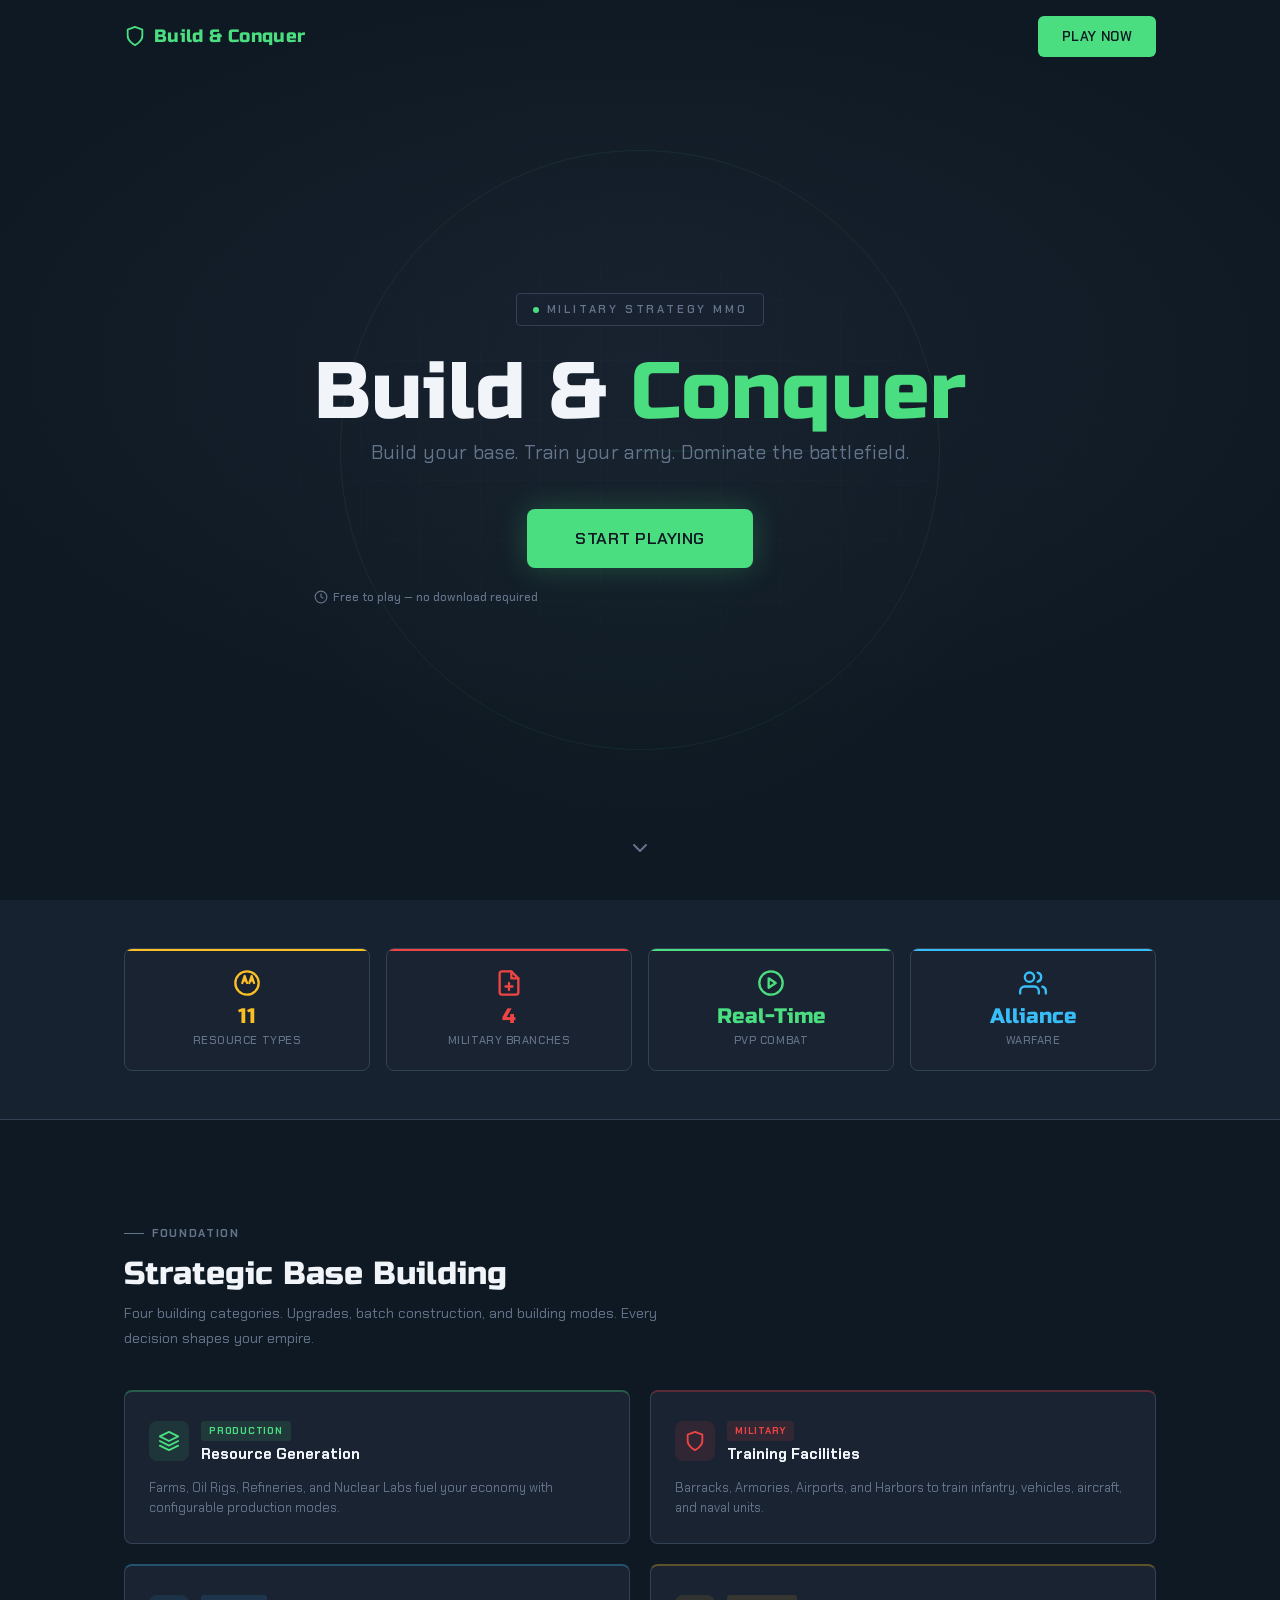
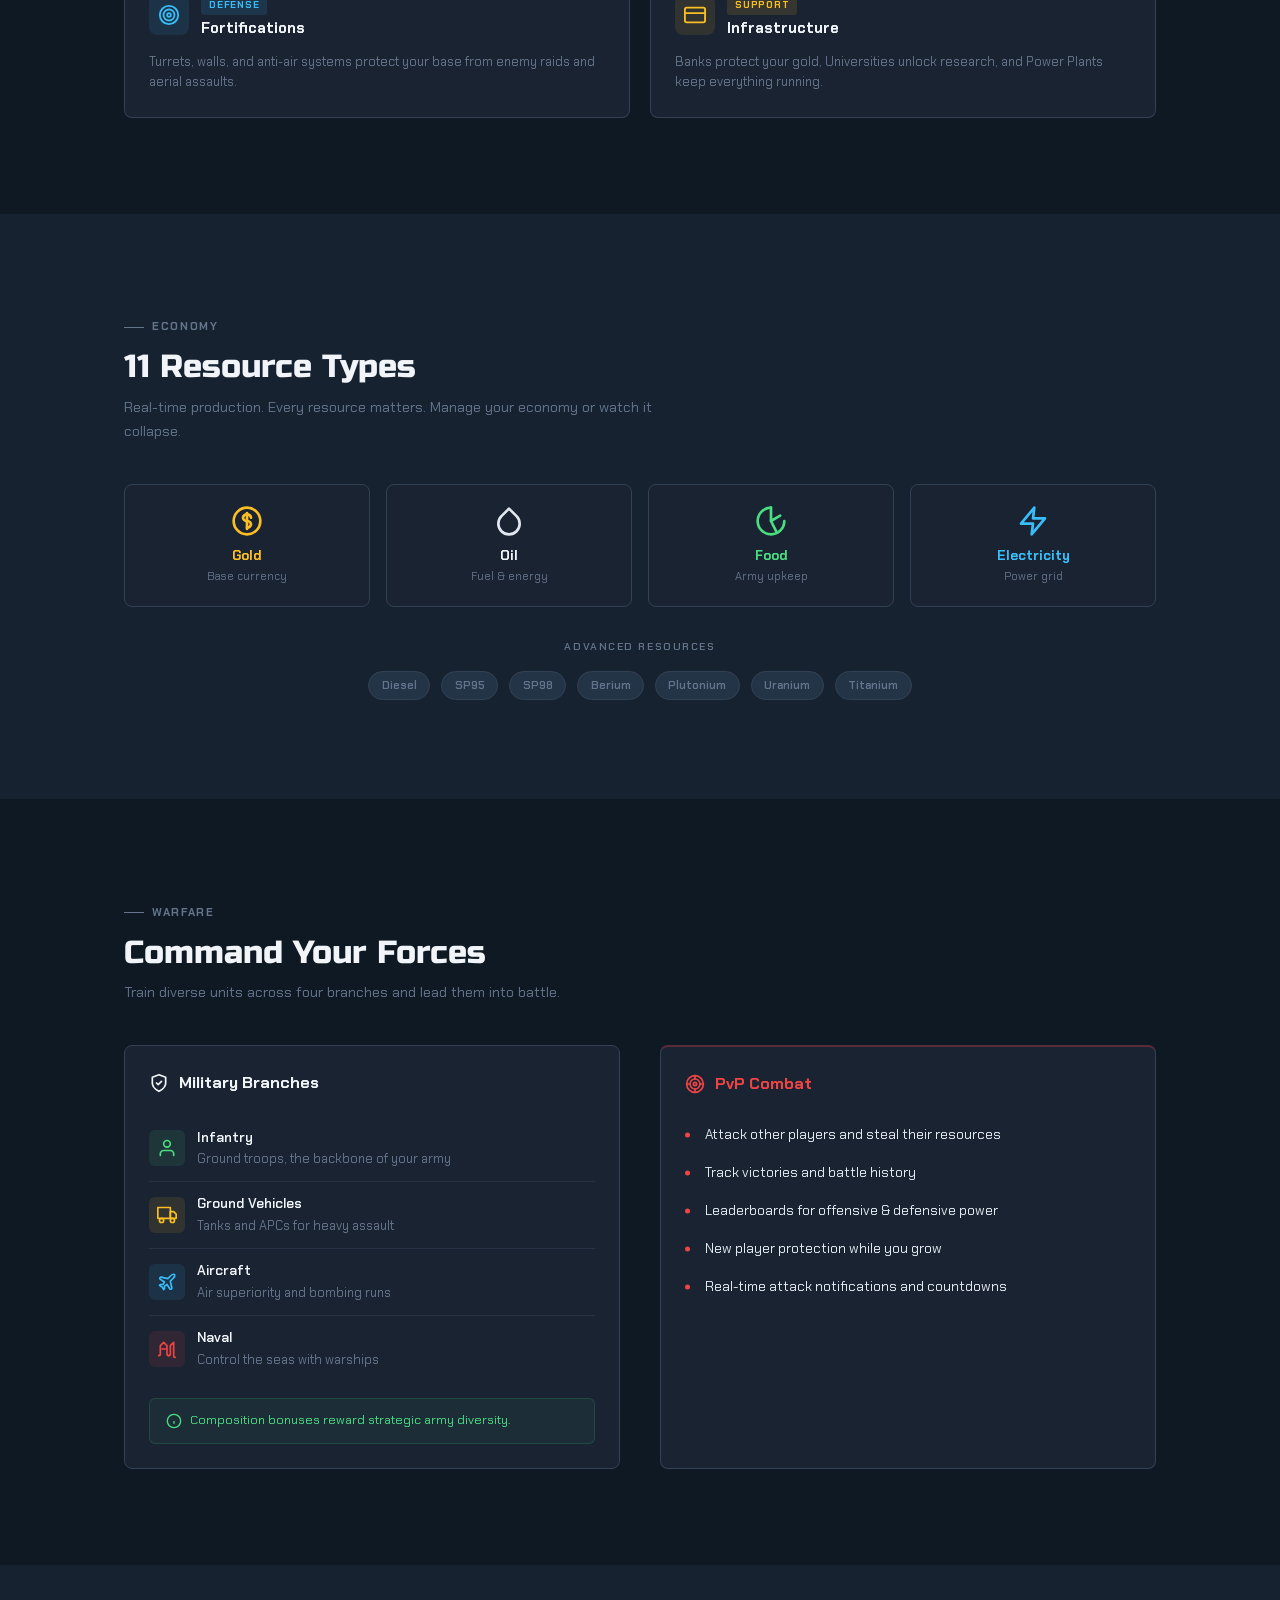
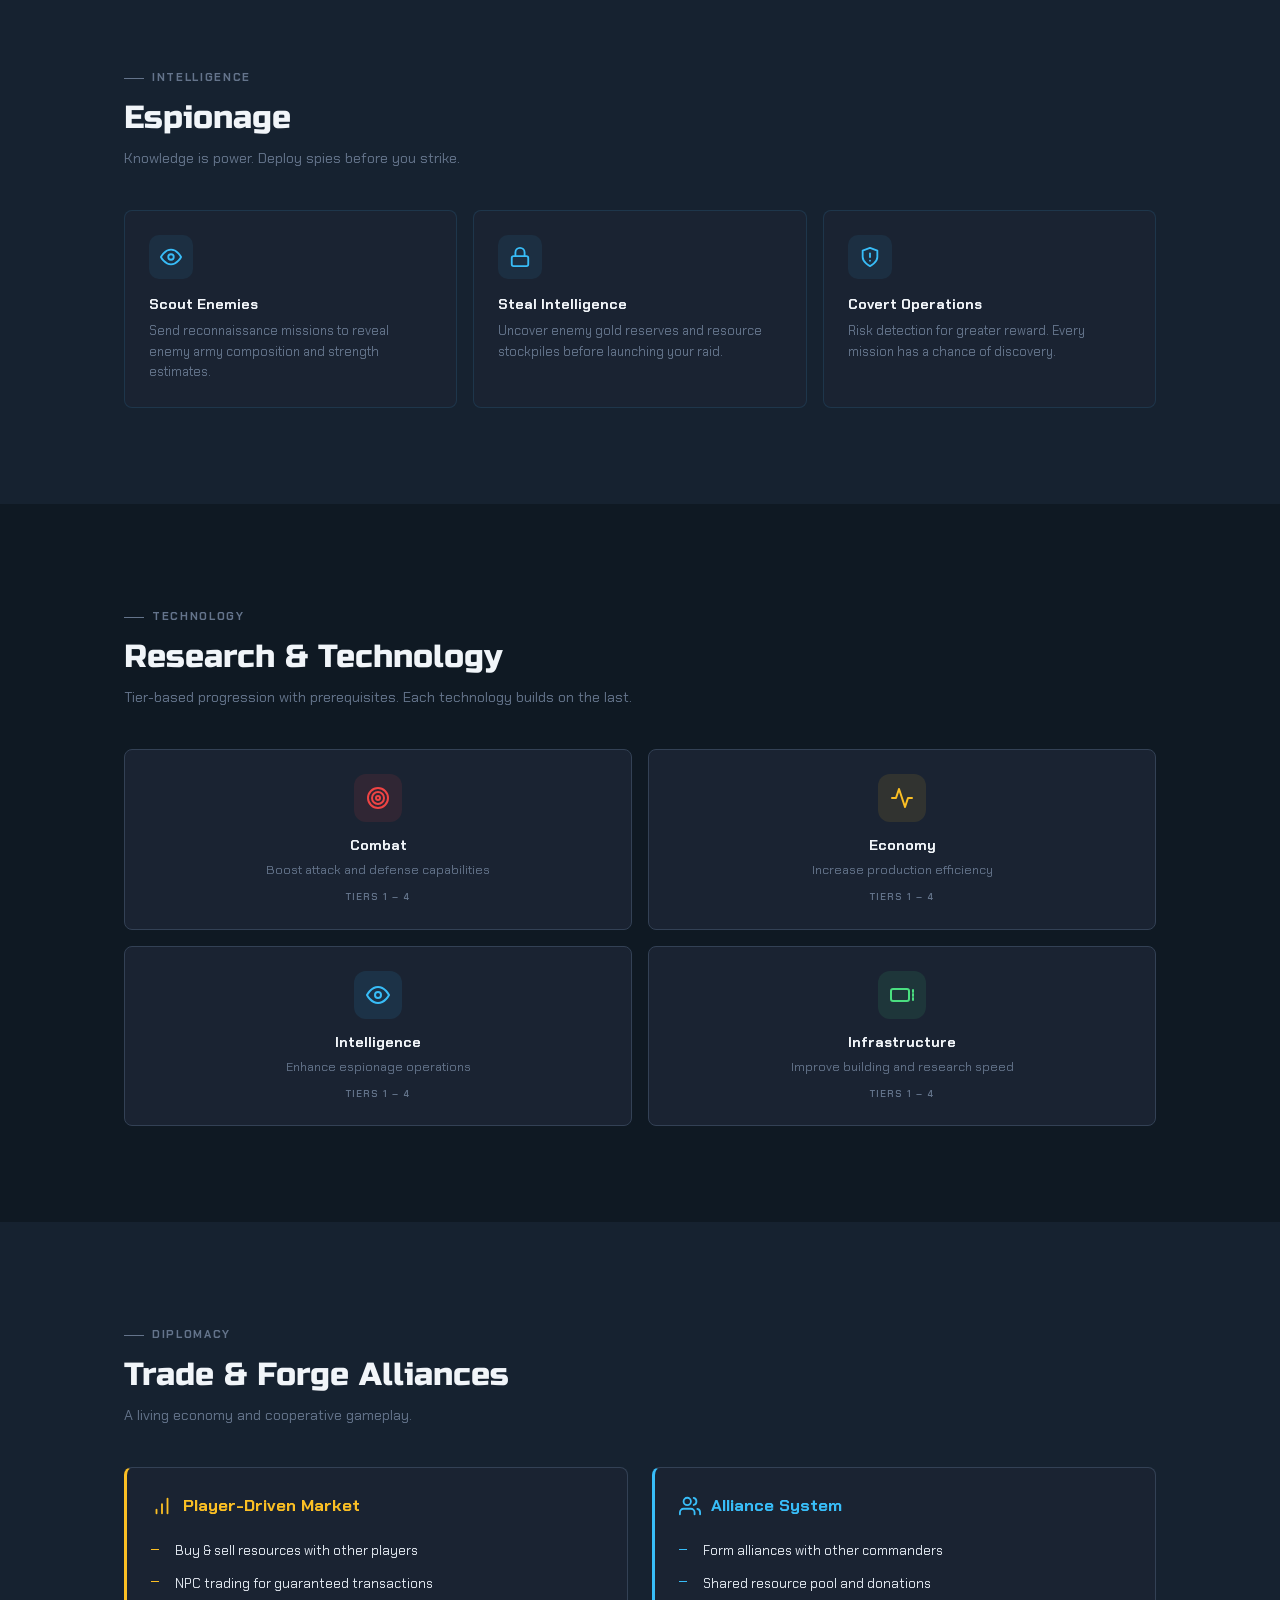
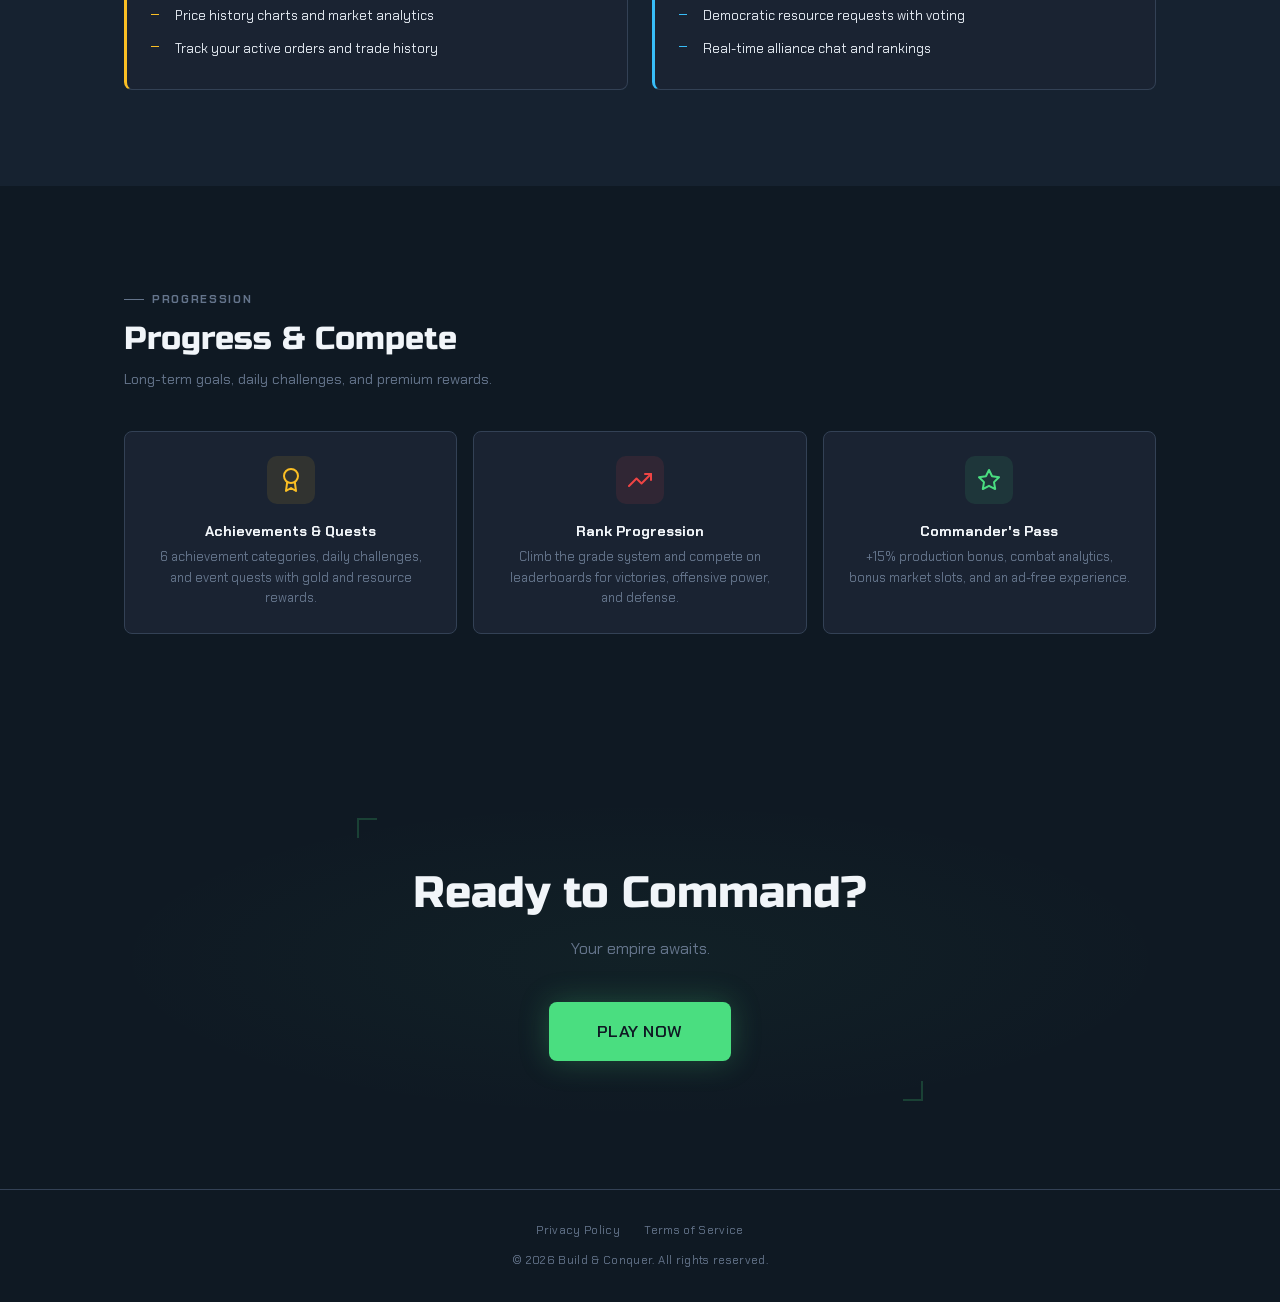
==== commit deed18a2: "Replace Command Points (CP) with Gold in terms and landing page" ====
--- a/index.html
+++ b/index.html
@@ -391,7 +391,7 @@
           </div>
           <div>
             <div class="progression-title">Achievements &amp; Quests</div>
-            <div class="progression-text">6 achievement categories, daily challenges, and event quests with gold, resources, and CP rewards.</div>
+            <div class="progression-text">6 achievement categories, daily challenges, and event quests with gold and resource rewards.</div>
           </div>
         </div>
         <div class="progression-card reveal">
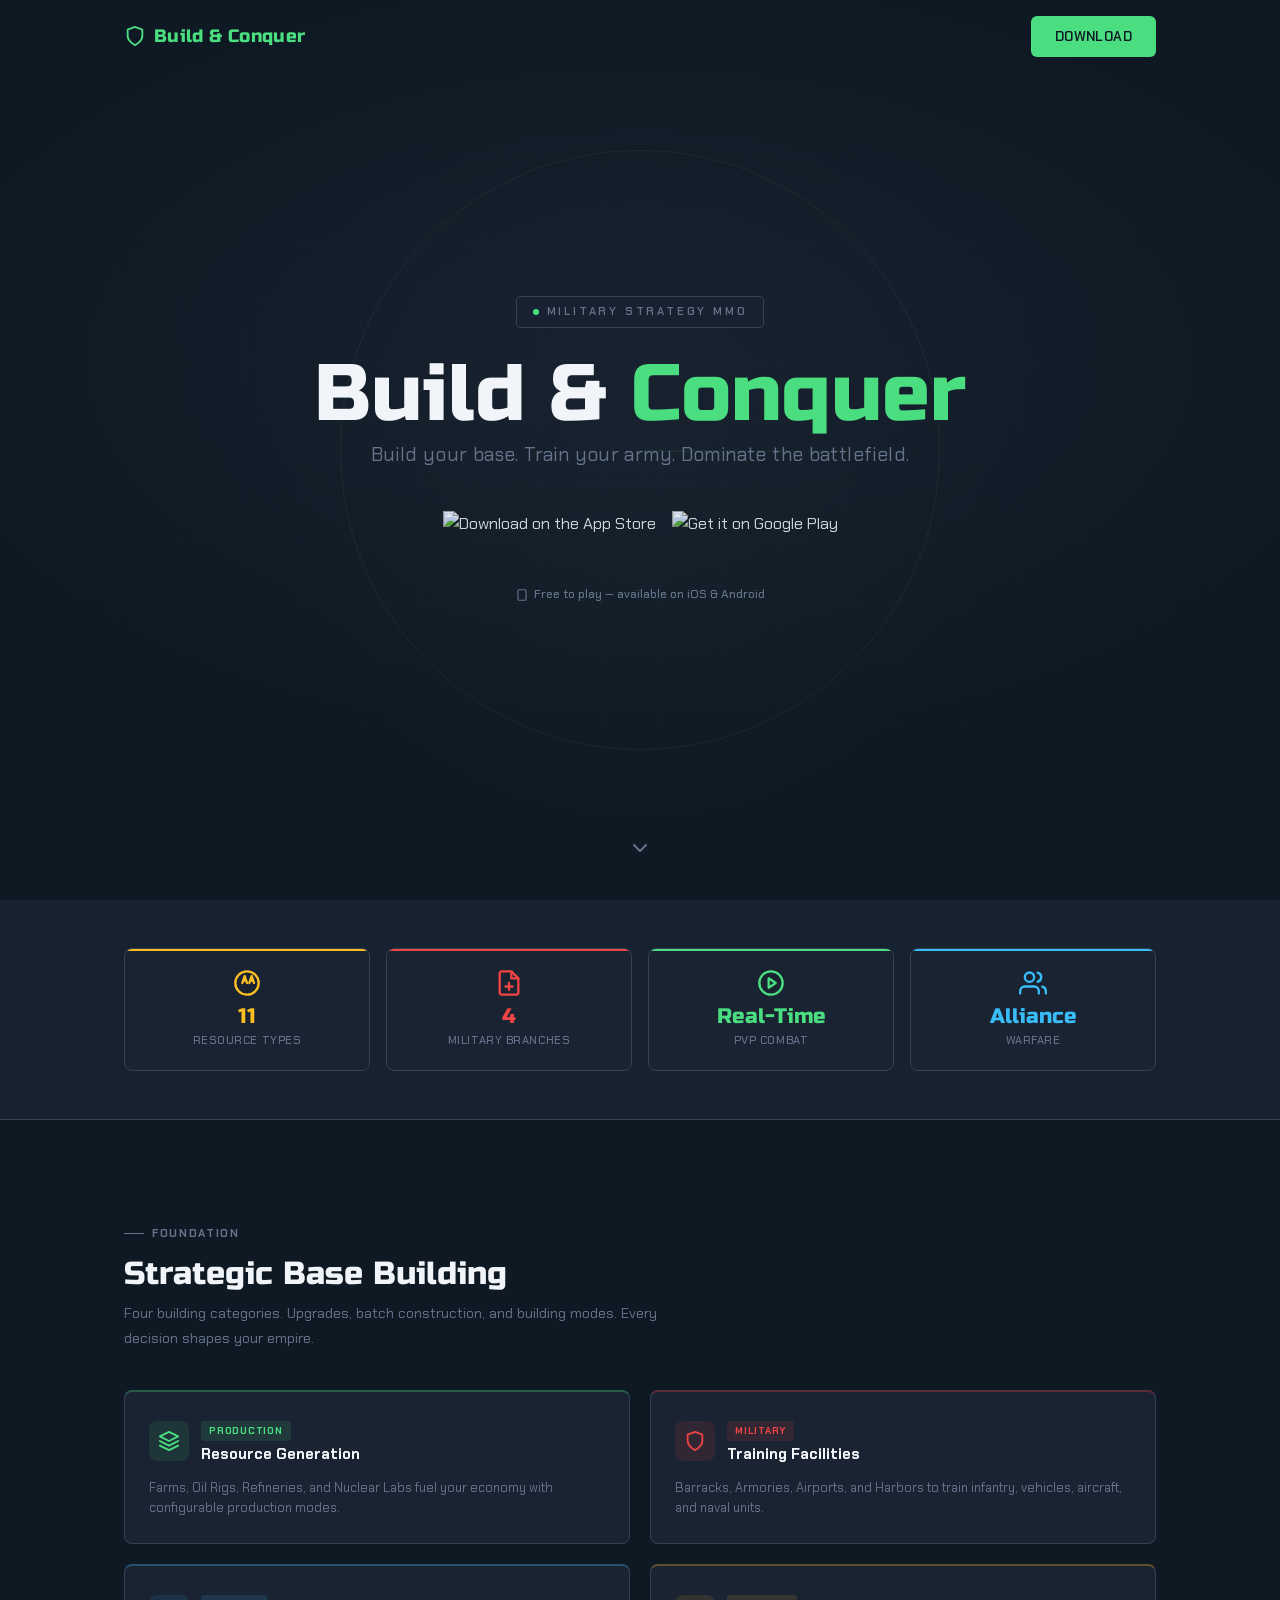
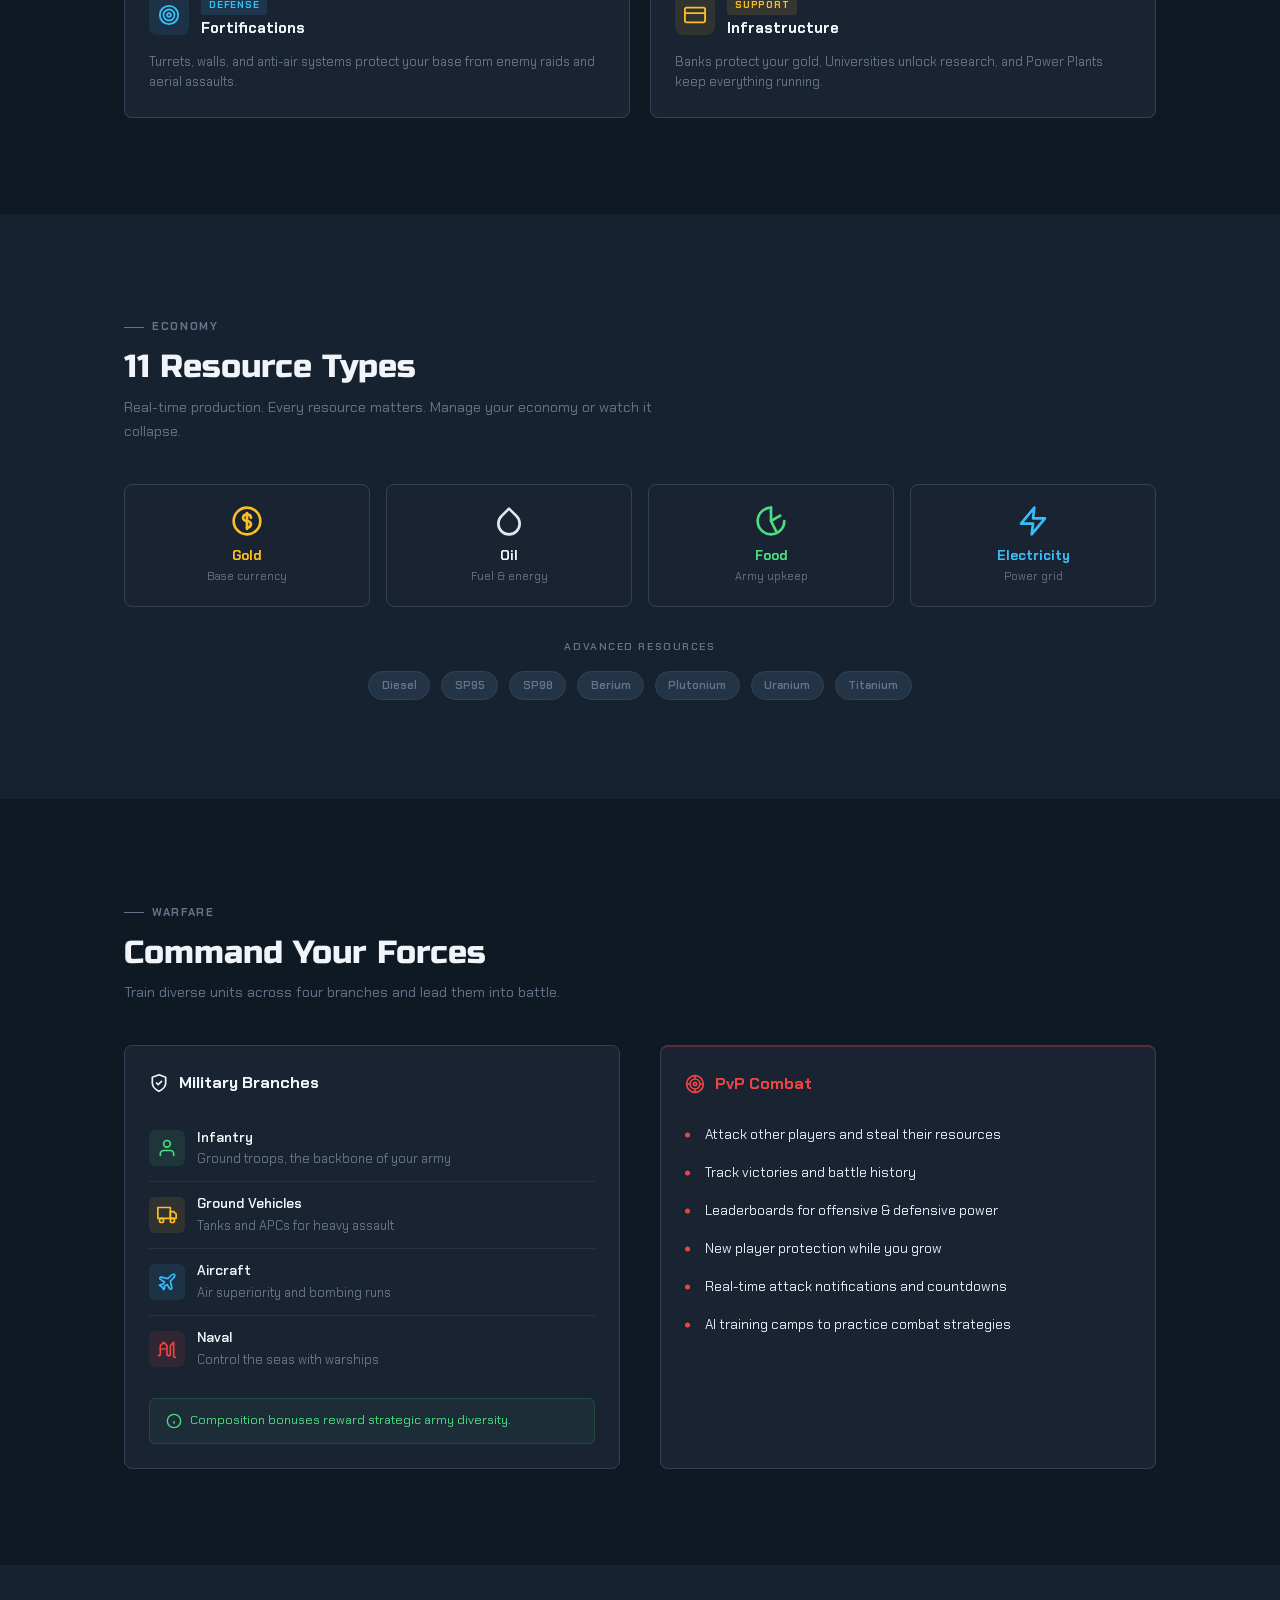
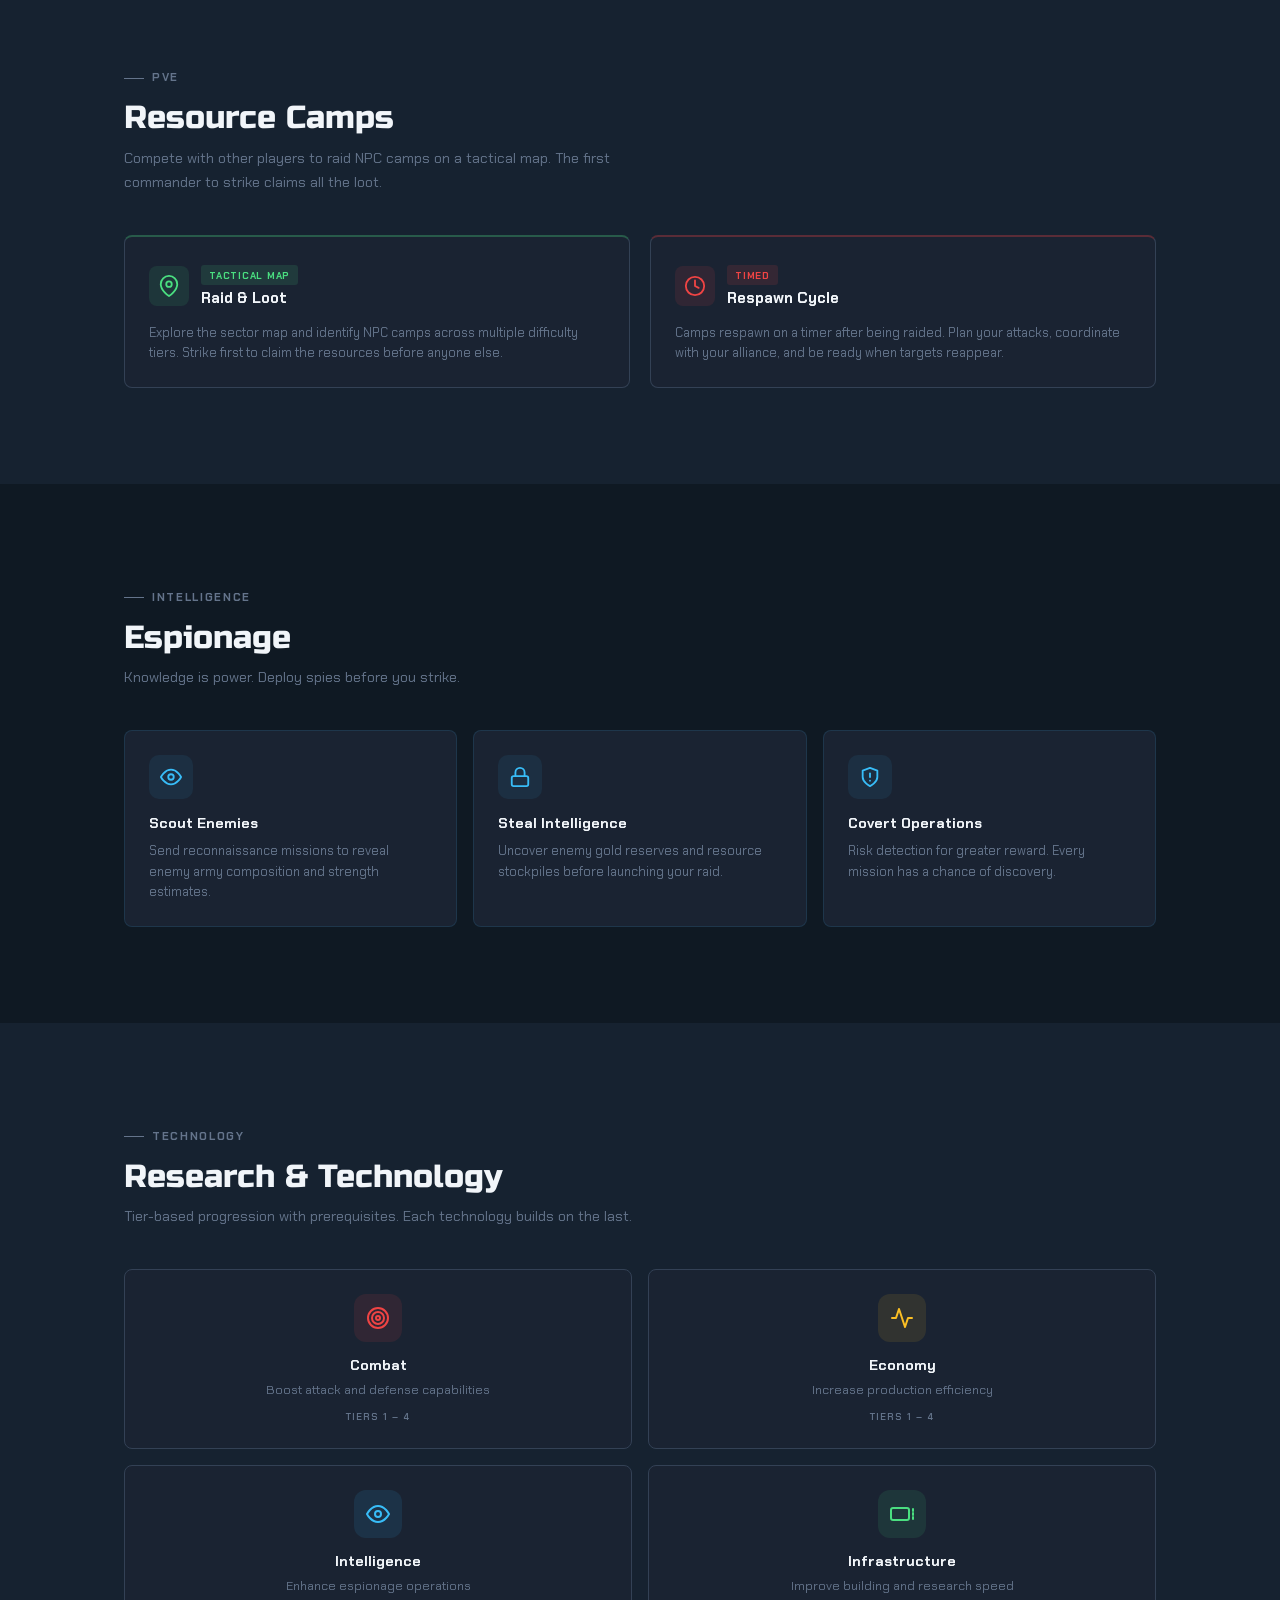
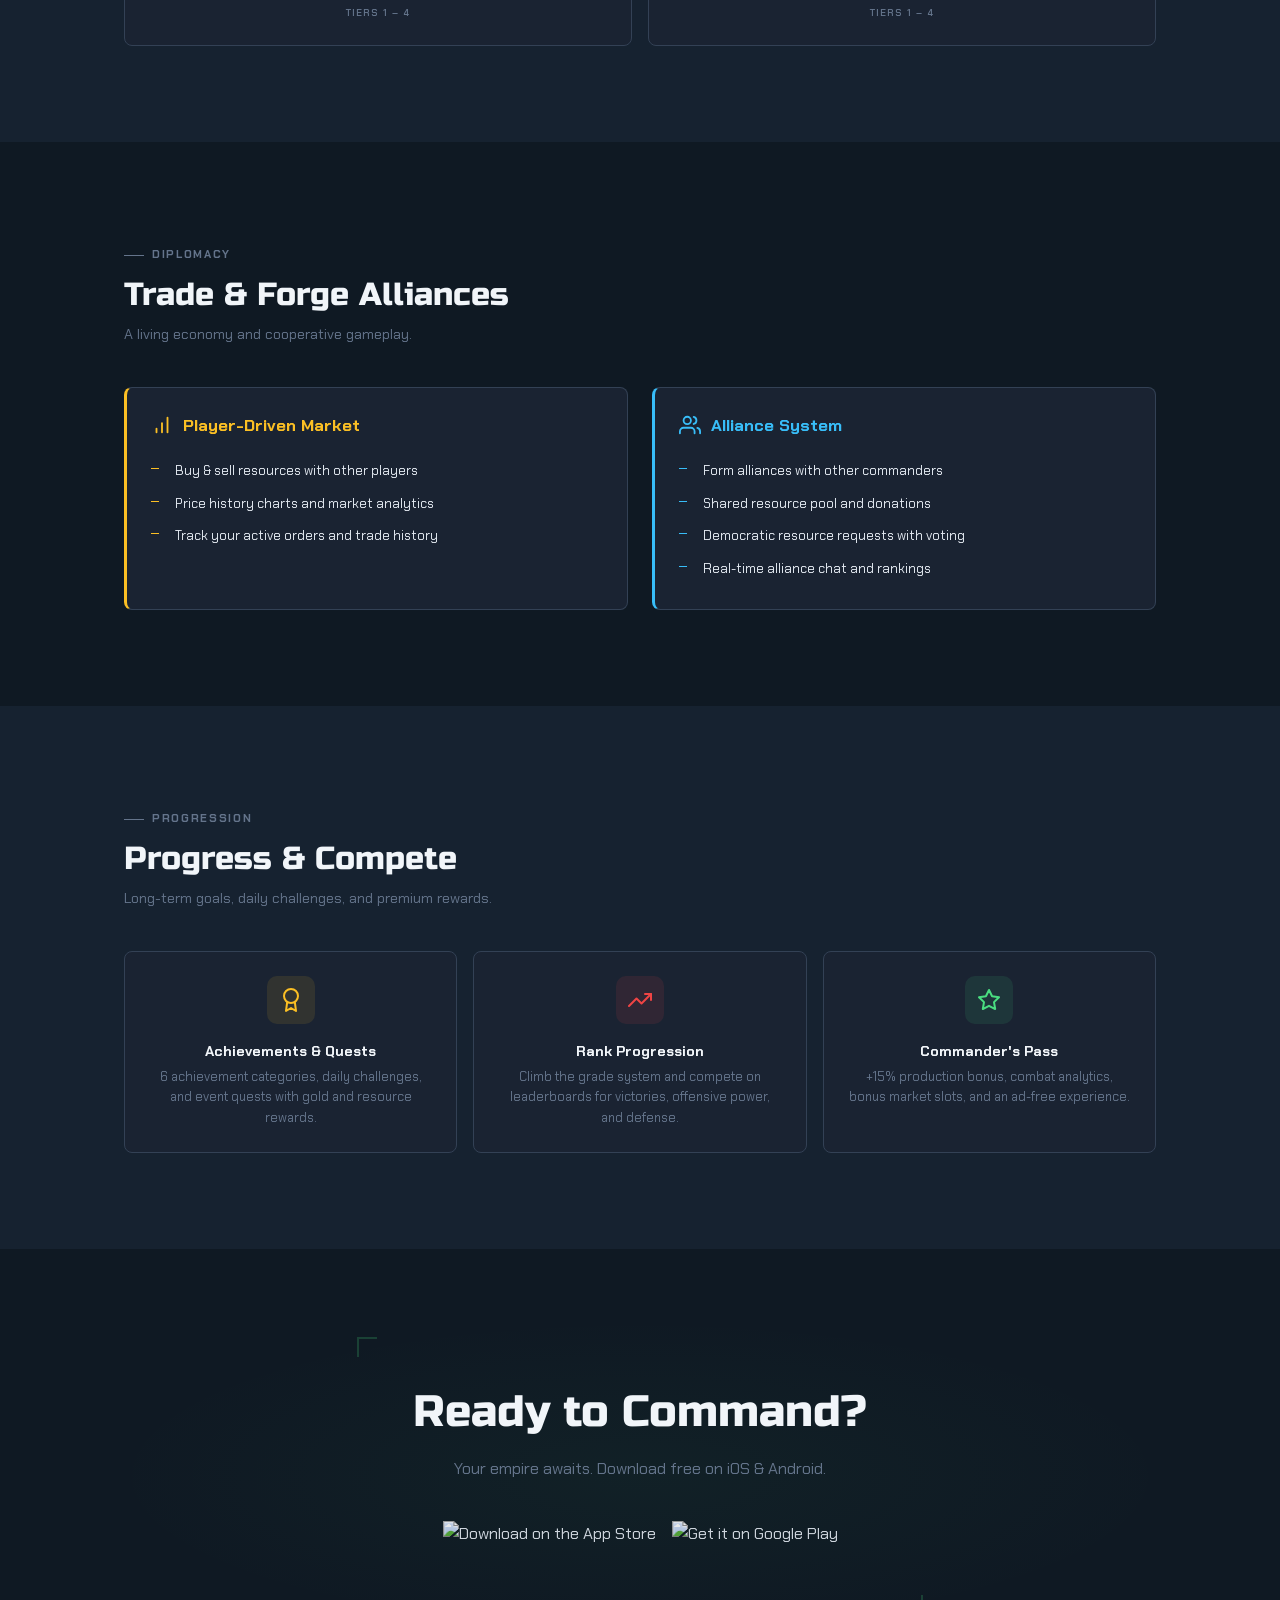
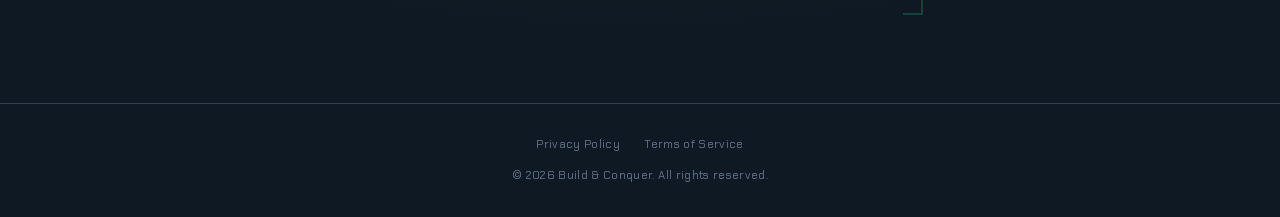
==== commit 5ba2ac38: "Update landing page for mobile app release - Replace "no download required" with "available on iOS &" ====
--- a/index.html
+++ b/index.html
@@ -4,7 +4,7 @@
   <meta charset="UTF-8">
   <meta name="viewport" content="width=device-width, initial-scale=1.0">
   <meta name="theme-color" content="#0f1923">
-  <meta name="description" content="Build & Conquer - A military strategy MMO. Build your base, train your army, and dominate the battlefield.">
+  <meta name="description" content="Build & Conquer - A free military strategy MMO for iOS and Android. Build your base, train your army, raid resource camps, and dominate the battlefield.">
   <title>Build & Conquer - Military Strategy MMO</title>
   <link rel="preconnect" href="https://fonts.googleapis.com">
   <link rel="preconnect" href="https://fonts.gstatic.com" crossorigin>
@@ -20,7 +20,7 @@
         <svg viewBox="0 0 24 24" fill="none" stroke="currentColor" stroke-width="2" stroke-linecap="round" stroke-linejoin="round"><path d="M12 22s8-4 8-10V5l-8-3-8 3v7c0 6 8 10 8 10z"/></svg>
         Build &amp; Conquer
       </div>
-      <a href="/register" class="btn btn-cta">Play Now</a>
+      <a href="#download" class="btn btn-cta">Download</a>
     </div>
   </nav>
 
@@ -36,11 +36,16 @@
       <h1 class="hero-title">Build &amp; <span>Conquer</span></h1>
       <p class="hero-tagline">Build your base. Train your army. Dominate the battlefield.</p>
       <div class="hero-cta-group">
-        <a href="/register" class="btn btn-cta btn-cta-large">Start Playing</a>
+        <a href="#" class="store-badge" aria-label="Download on the App Store">
+          <img src="https://tools.applemediaservices.com/api/badges/download-on-the-app-store/white/en-us?size=250x83" alt="Download on the App Store" height="54">
+        </a>
+        <a href="#" class="store-badge" aria-label="Get it on Google Play">
+          <img src="https://play.google.com/intl/en_us/badges/static/images/badges/en_badge_web_generic.png" alt="Get it on Google Play" height="54">
+        </a>
       </div>
       <p class="hero-meta" style="margin-top: 1.25rem;">
-        <svg width="14" height="14" viewBox="0 0 24 24" fill="none" stroke="currentColor" stroke-width="2"><circle cx="12" cy="12" r="10"/><polyline points="12 6 12 12 16 14"/></svg>
-        Free to play &mdash; no download required
+        <svg width="14" height="14" viewBox="0 0 24 24" fill="none" stroke="currentColor" stroke-width="2"><path d="M12 18h.01"/><path d="M7 21h10a2 2 0 0 0 2-2V5a2 2 0 0 0-2-2H7a2 2 0 0 0-2 2v14a2 2 0 0 0 2 2z"/></svg>
+        Free to play &mdash; available on iOS &amp; Android
       </p>
     </div>
     <div class="scroll-indicator">
@@ -254,14 +259,52 @@
             <li>Leaderboards for offensive &amp; defensive power</li>
             <li>New player protection while you grow</li>
             <li>Real-time attack notifications and countdowns</li>
+            <li>AI training camps to practice combat strategies</li>
           </ul>
         </div>
       </div>
     </div>
   </section>
 
+  <!-- Resource Camps -->
+  <section class="section section-alt">
+    <div class="container">
+      <div class="section-header reveal">
+        <div class="section-label">PvE</div>
+        <h2 class="section-title">Resource Camps</h2>
+        <p class="section-subtitle">Compete with other players to raid NPC camps on a tactical map. The first commander to strike claims all the loot.</p>
+      </div>
+      <div class="grid-2">
+        <div class="card card-production reveal">
+          <div class="card-header">
+            <div class="card-icon-wrap">
+              <svg viewBox="0 0 24 24" fill="none" stroke="currentColor" stroke-width="2" stroke-linecap="round" stroke-linejoin="round"><path d="M21 10c0 7-9 13-9 13s-9-6-9-13a9 9 0 0 1 18 0z"/><circle cx="12" cy="10" r="3"/></svg>
+            </div>
+            <div>
+              <span class="category-badge badge-production">Tactical Map</span>
+              <div class="card-title">Raid &amp; Loot</div>
+            </div>
+          </div>
+          <div class="card-text">Explore the sector map and identify NPC camps across multiple difficulty tiers. Strike first to claim the resources before anyone else.</div>
+        </div>
+        <div class="card card-military reveal">
+          <div class="card-header">
+            <div class="card-icon-wrap">
+              <svg viewBox="0 0 24 24" fill="none" stroke="currentColor" stroke-width="2" stroke-linecap="round" stroke-linejoin="round"><circle cx="12" cy="12" r="10"/><polyline points="12 6 12 12 16 14"/></svg>
+            </div>
+            <div>
+              <span class="category-badge badge-military">Timed</span>
+              <div class="card-title">Respawn Cycle</div>
+            </div>
+          </div>
+          <div class="card-text">Camps respawn on a timer after being raided. Plan your attacks, coordinate with your alliance, and be ready when targets reappear.</div>
+        </div>
+      </div>
+    </div>
+  </section>
+
   <!-- Espionage -->
-  <section class="section section-alt">
+  <section class="section">
     <div class="container">
       <div class="section-header reveal">
         <div class="section-label">Intelligence</div>
@@ -295,7 +338,7 @@
   </section>
 
   <!-- Research -->
-  <section class="section">
+  <section class="section section-alt">
     <div class="container">
       <div class="section-header reveal">
         <div class="section-label">Technology</div>
@@ -340,7 +383,7 @@
   </section>
 
   <!-- Market & Alliance -->
-  <section class="section section-alt">
+  <section class="section">
     <div class="container">
       <div class="section-header reveal">
         <div class="section-label">Diplomacy</div>
@@ -355,7 +398,6 @@
           </div>
           <ul class="feature-list">
             <li>Buy &amp; sell resources with other players</li>
-            <li>NPC trading for guaranteed transactions</li>
             <li>Price history charts and market analytics</li>
             <li>Track your active orders and trade history</li>
           </ul>
@@ -377,7 +419,7 @@
   </section>
 
   <!-- Progression -->
-  <section class="section">
+  <section class="section section-alt">
     <div class="container">
       <div class="section-header reveal">
         <div class="section-label">Progression</div>
@@ -419,12 +461,19 @@
   </main>
 
   <!-- Final CTA -->
-  <section class="cta-final">
+  <section class="cta-final" id="download">
     <div class="container">
       <div class="hud-bracket" style="display: inline-block; padding: 2rem 3rem;">
         <h2 class="cta-title reveal">Ready to Command?</h2>
-        <p class="cta-subtitle reveal">Your empire awaits.</p>
-        <a href="/register" class="btn btn-cta btn-cta-large reveal">Play Now</a>
+        <p class="cta-subtitle reveal">Your empire awaits. Download free on iOS &amp; Android.</p>
+        <div class="hero-cta-group reveal">
+          <a href="#" class="store-badge" aria-label="Download on the App Store">
+            <img src="https://tools.applemediaservices.com/api/badges/download-on-the-app-store/white/en-us?size=250x83" alt="Download on the App Store" height="54">
+          </a>
+          <a href="#" class="store-badge" aria-label="Get it on Google Play">
+            <img src="https://play.google.com/intl/en_us/badges/static/images/badges/en_badge_web_generic.png" alt="Get it on Google Play" height="54">
+          </a>
+        </div>
       </div>
     </div>
   </section>
--- a/styles.css
+++ b/styles.css
@@ -333,10 +333,35 @@
 .hero-meta {
   display: flex;
   align-items: center;
+  justify-content: center;
   gap: 0.35rem;
   font-size: 0.75rem;
   color: var(--muted);
   font-weight: 500;
+}
+
+/* ---- Store badges ---- */
+.store-badge {
+  display: inline-block;
+  transition: transform 0.2s, opacity 0.2s;
+  opacity: 0.9;
+}
+
+.store-badge:hover {
+  transform: translateY(-2px);
+  opacity: 1;
+}
+
+.store-badge img {
+  height: 54px;
+  width: auto;
+  display: block;
+}
+
+@media (max-width: 400px) {
+  .store-badge img {
+    height: 44px;
+  }
 }
 
 .scroll-indicator {
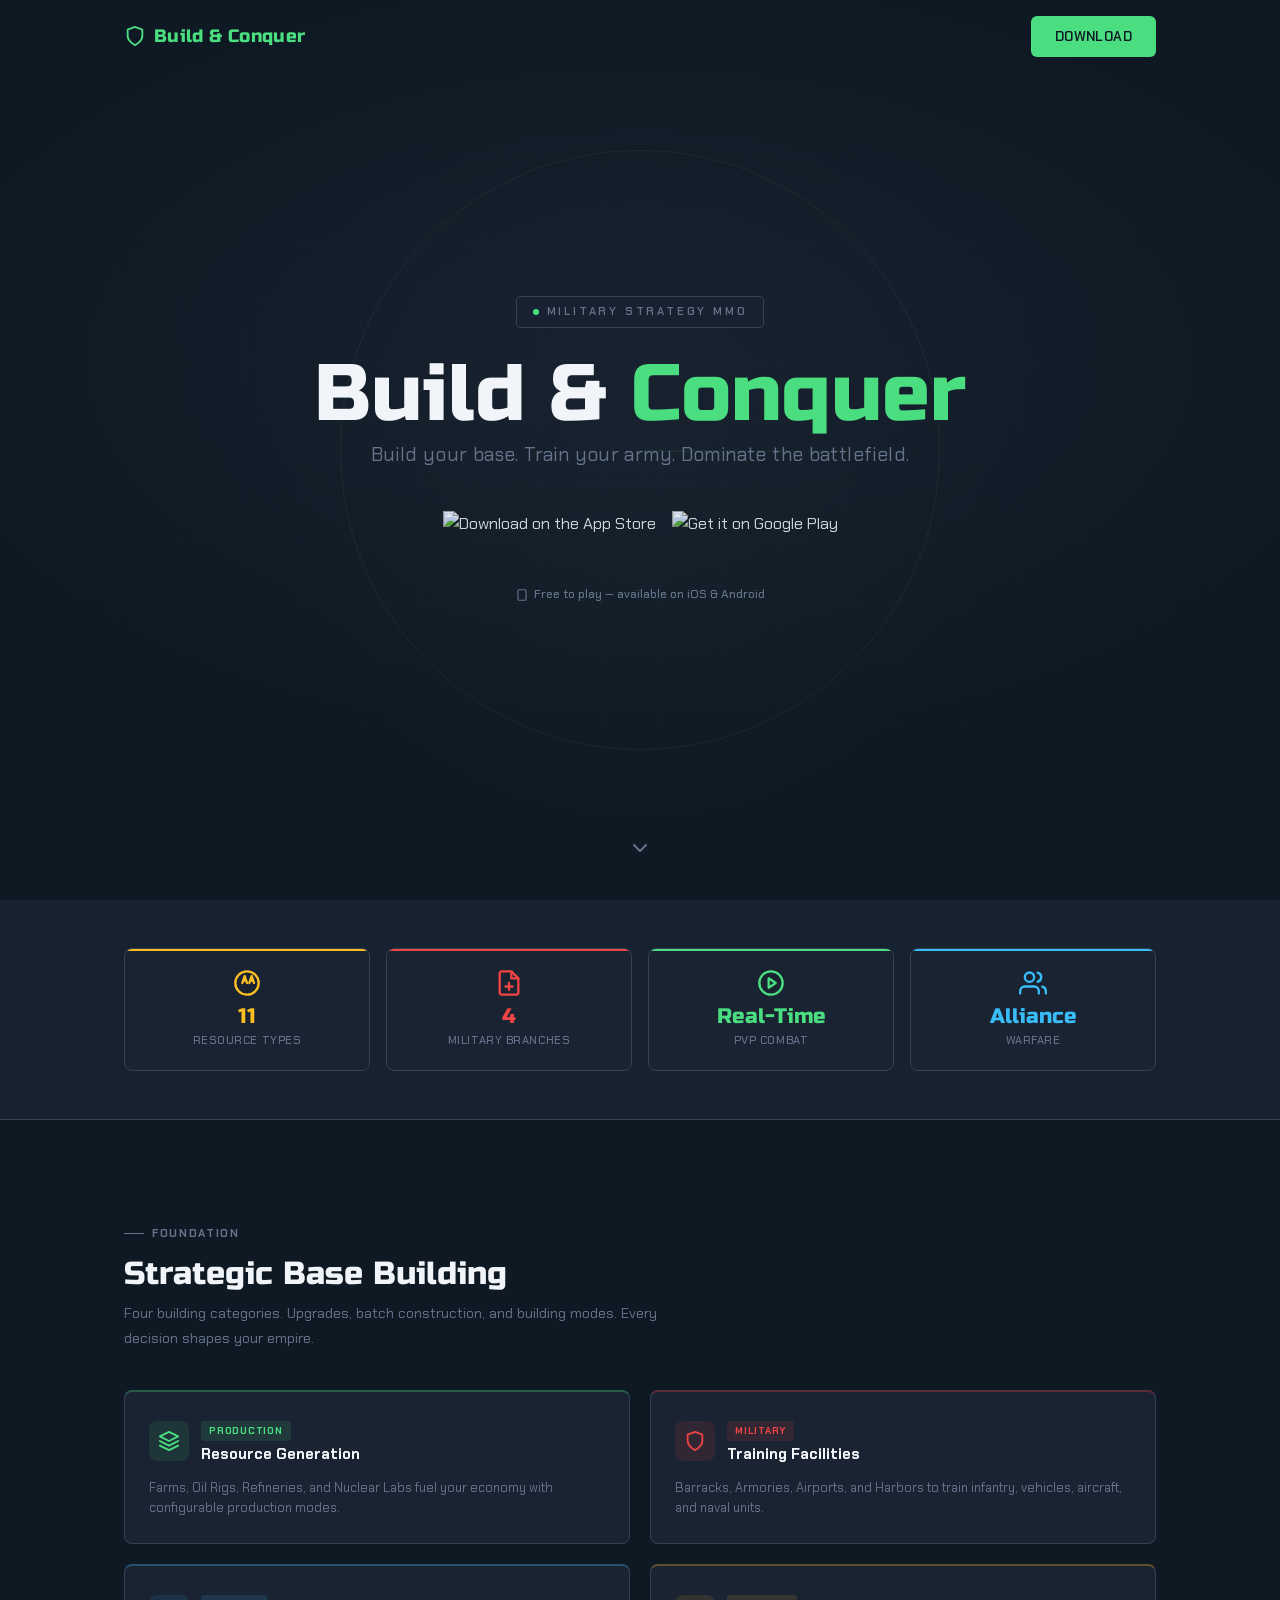
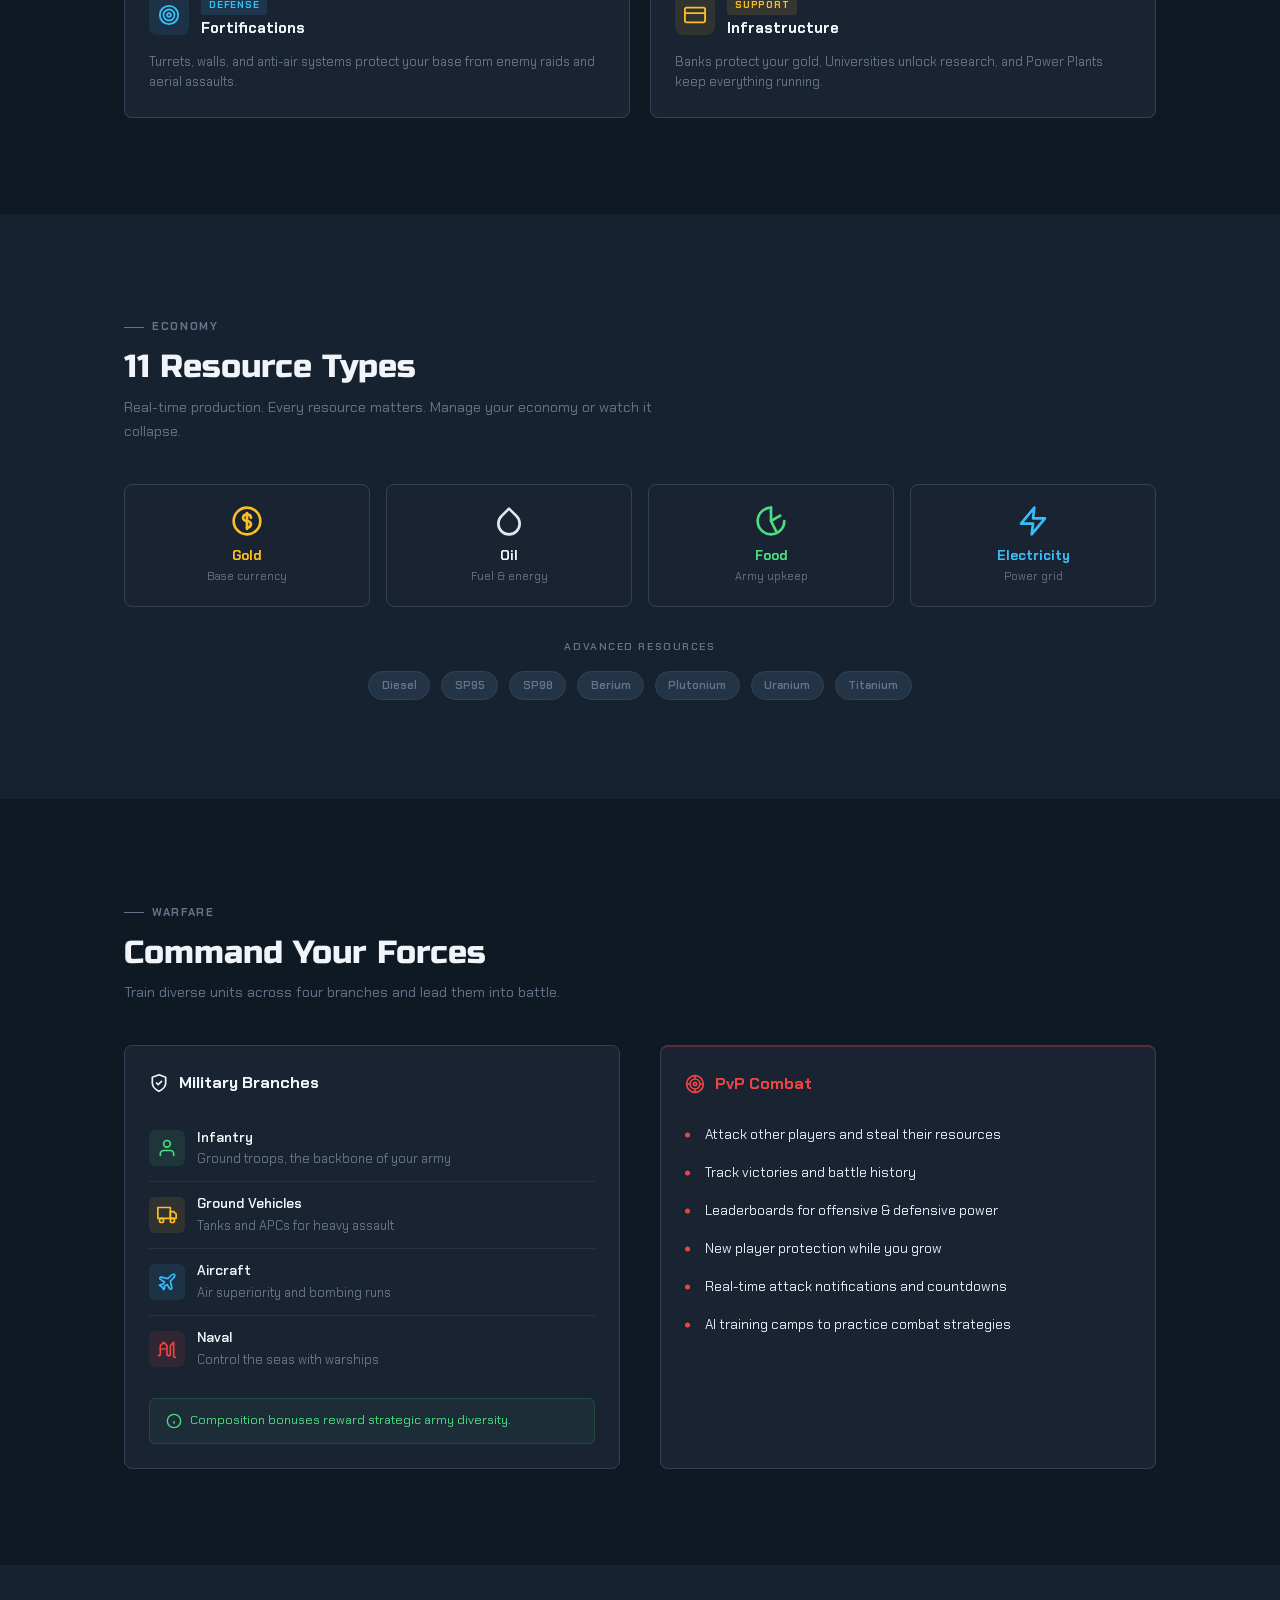
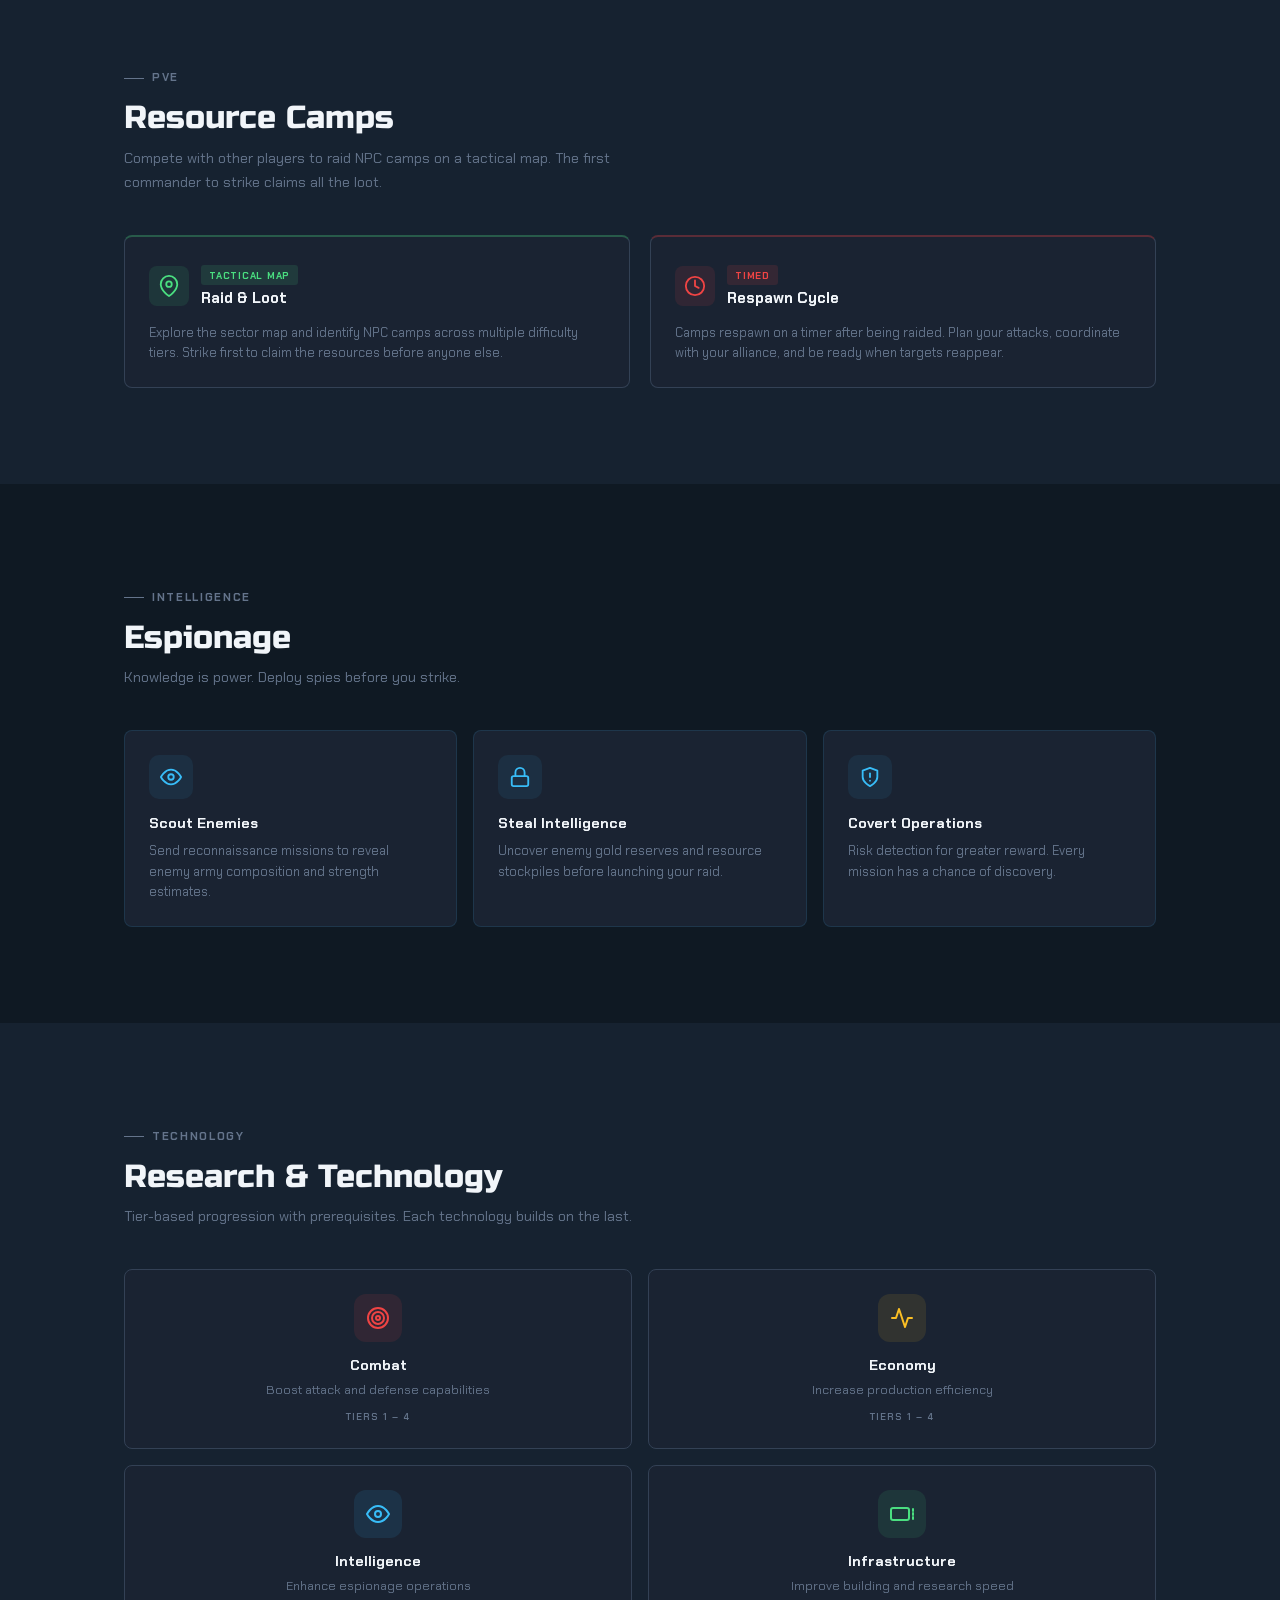
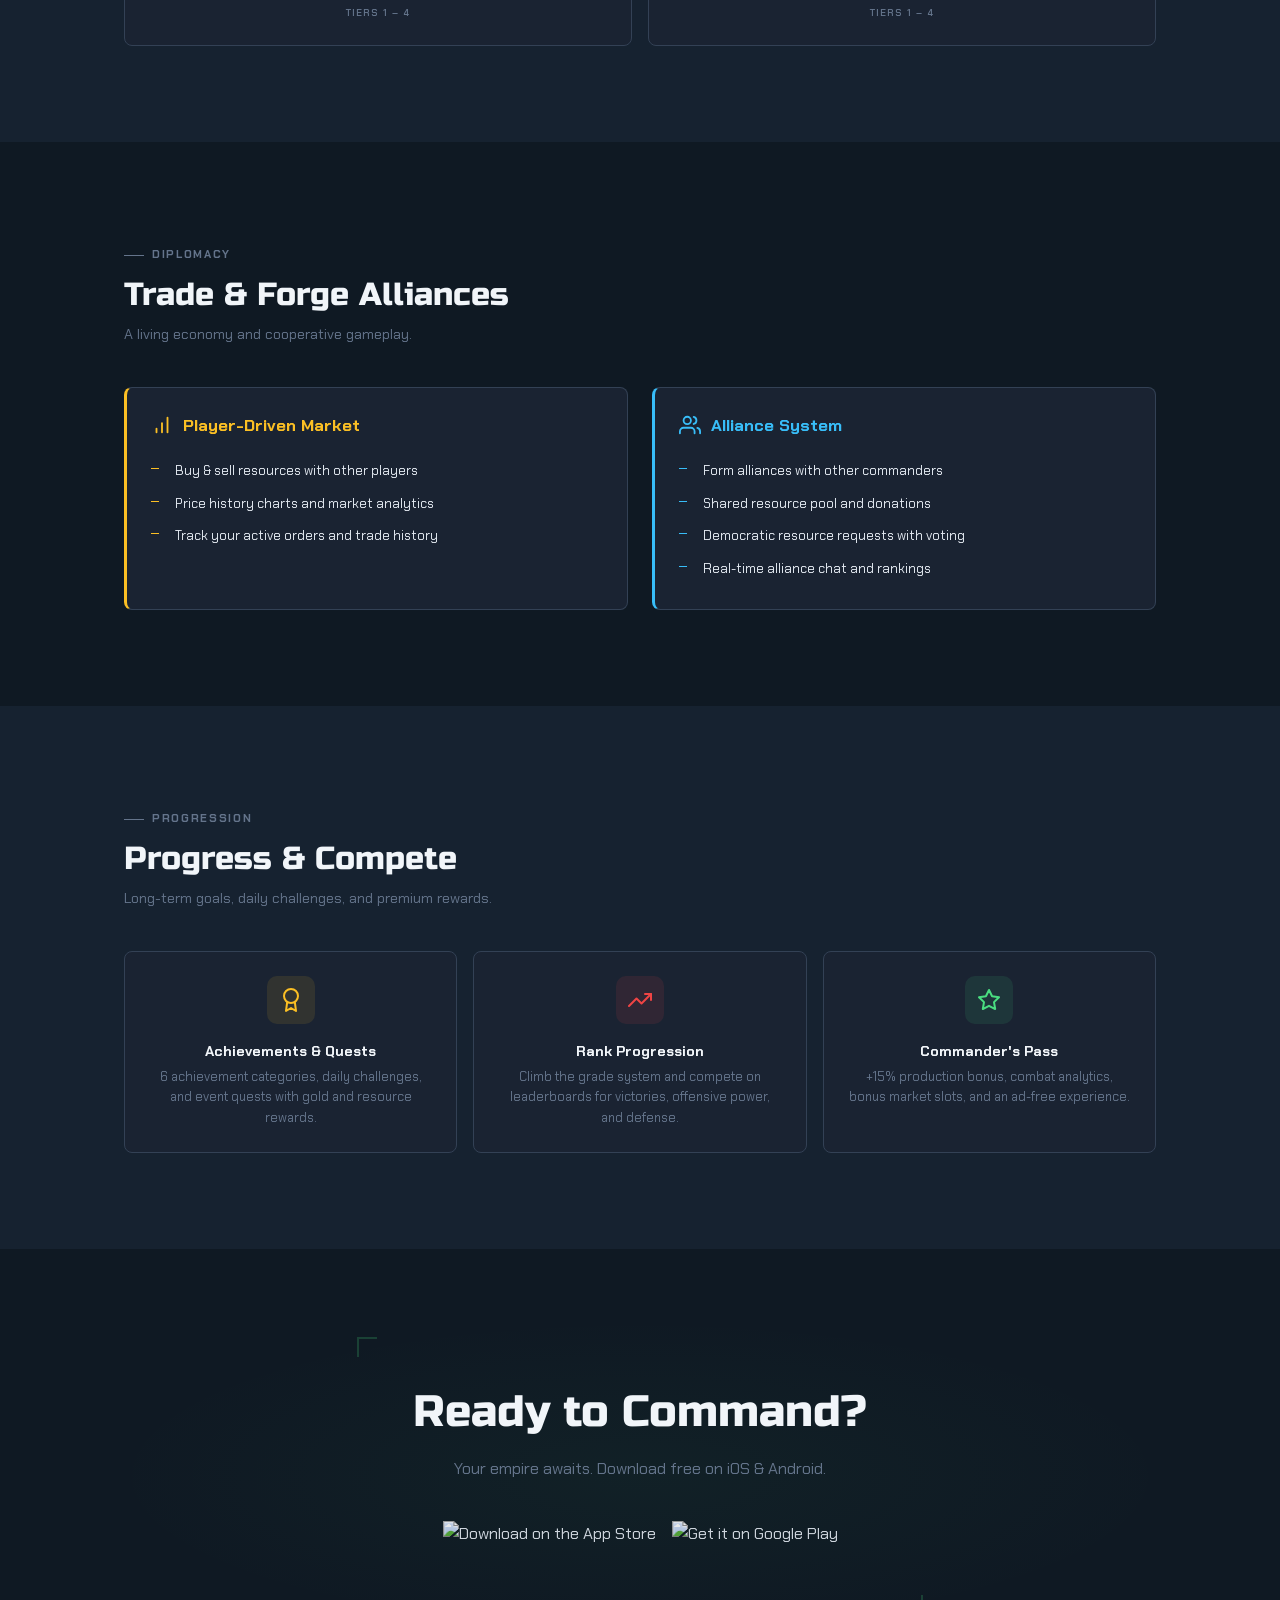
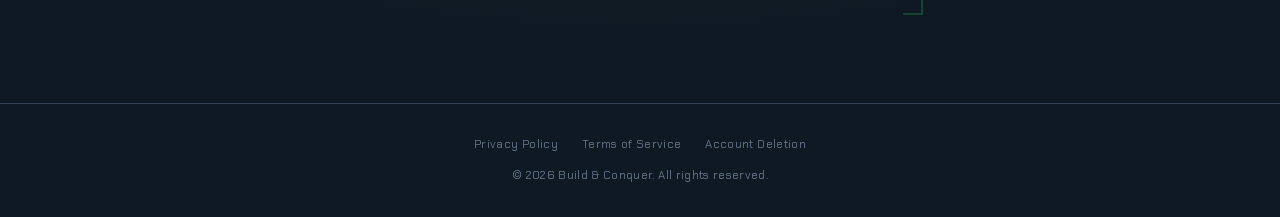
==== commit 59bf1e30: "Add account deletion page and footer links" ====
--- a/index.html
+++ b/index.html
@@ -484,6 +484,7 @@
       <div class="footer-links">
         <a href="privacy.html">Privacy Policy</a>
         <a href="terms.html">Terms of Service</a>
+        <a href="deletion.html">Account Deletion</a>
       </div>
       <p>&copy; 2026 Build &amp; Conquer. All rights reserved.</p>
     </div>
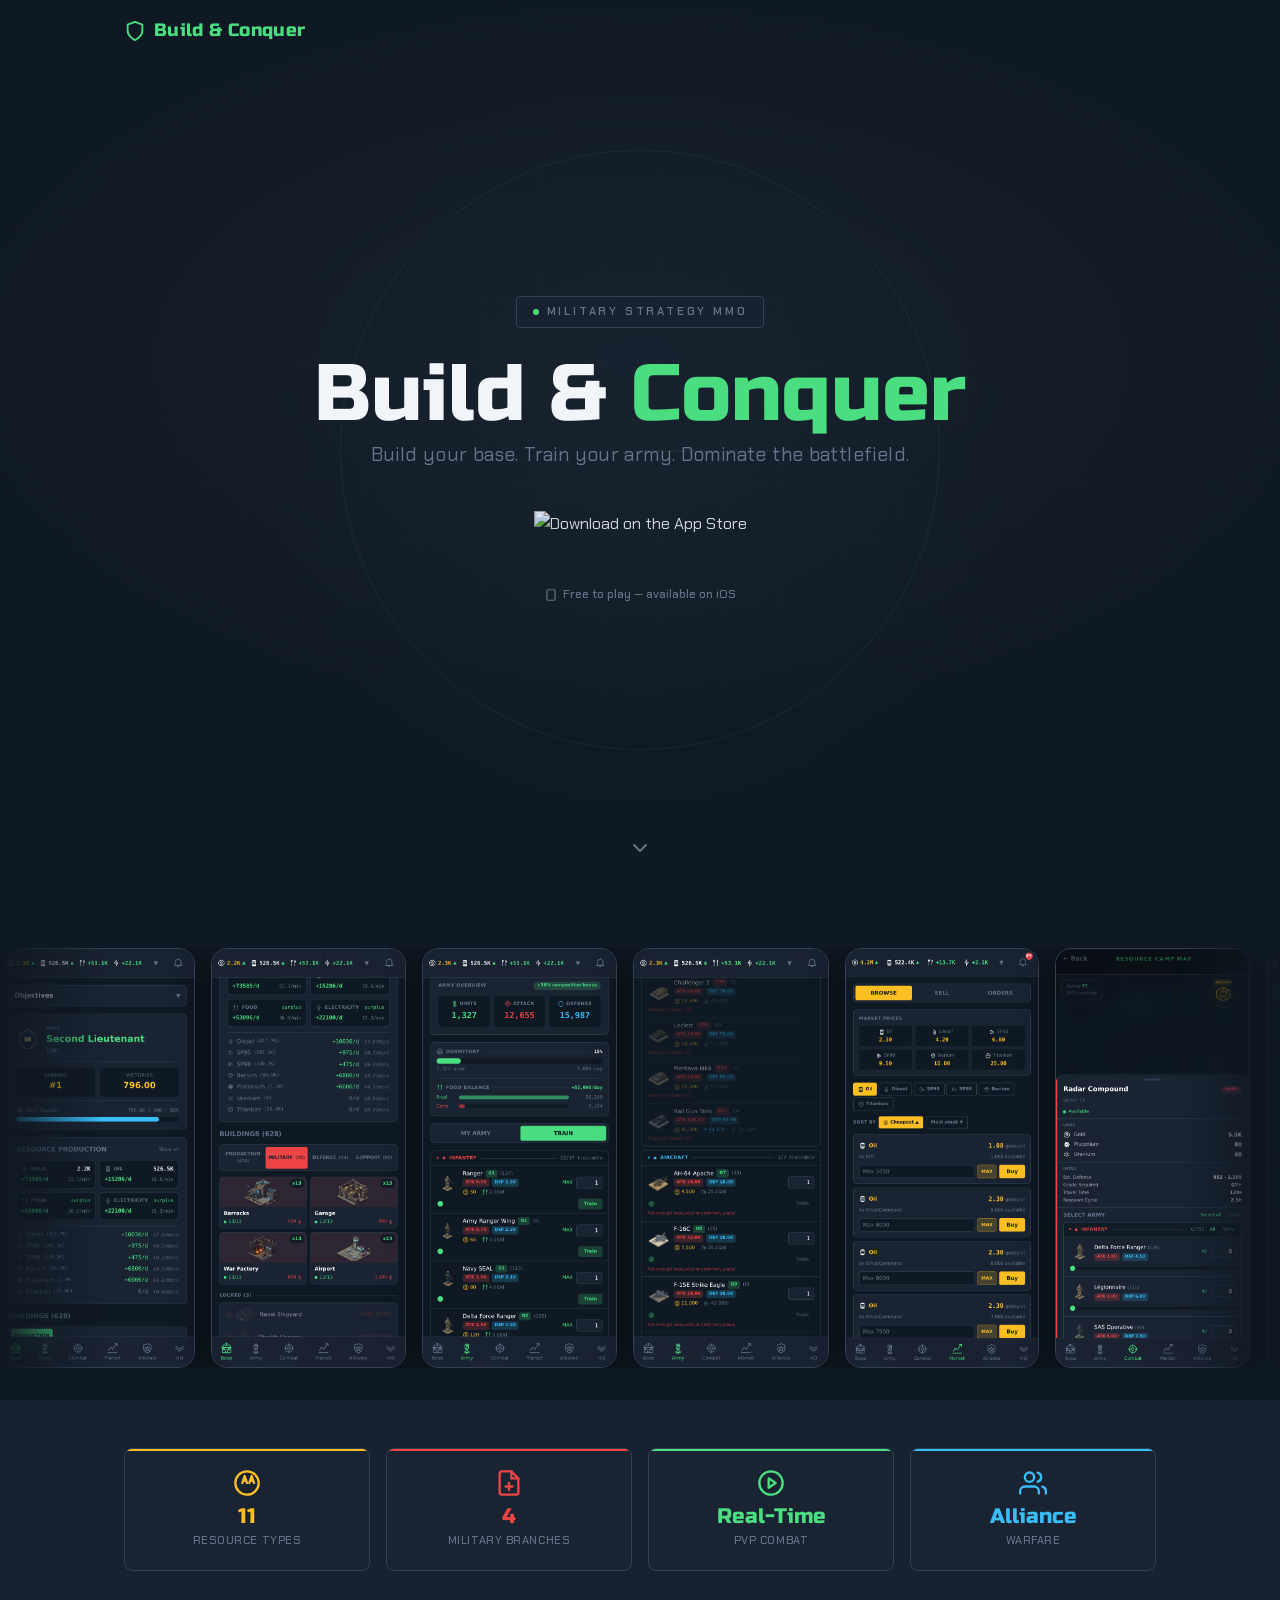
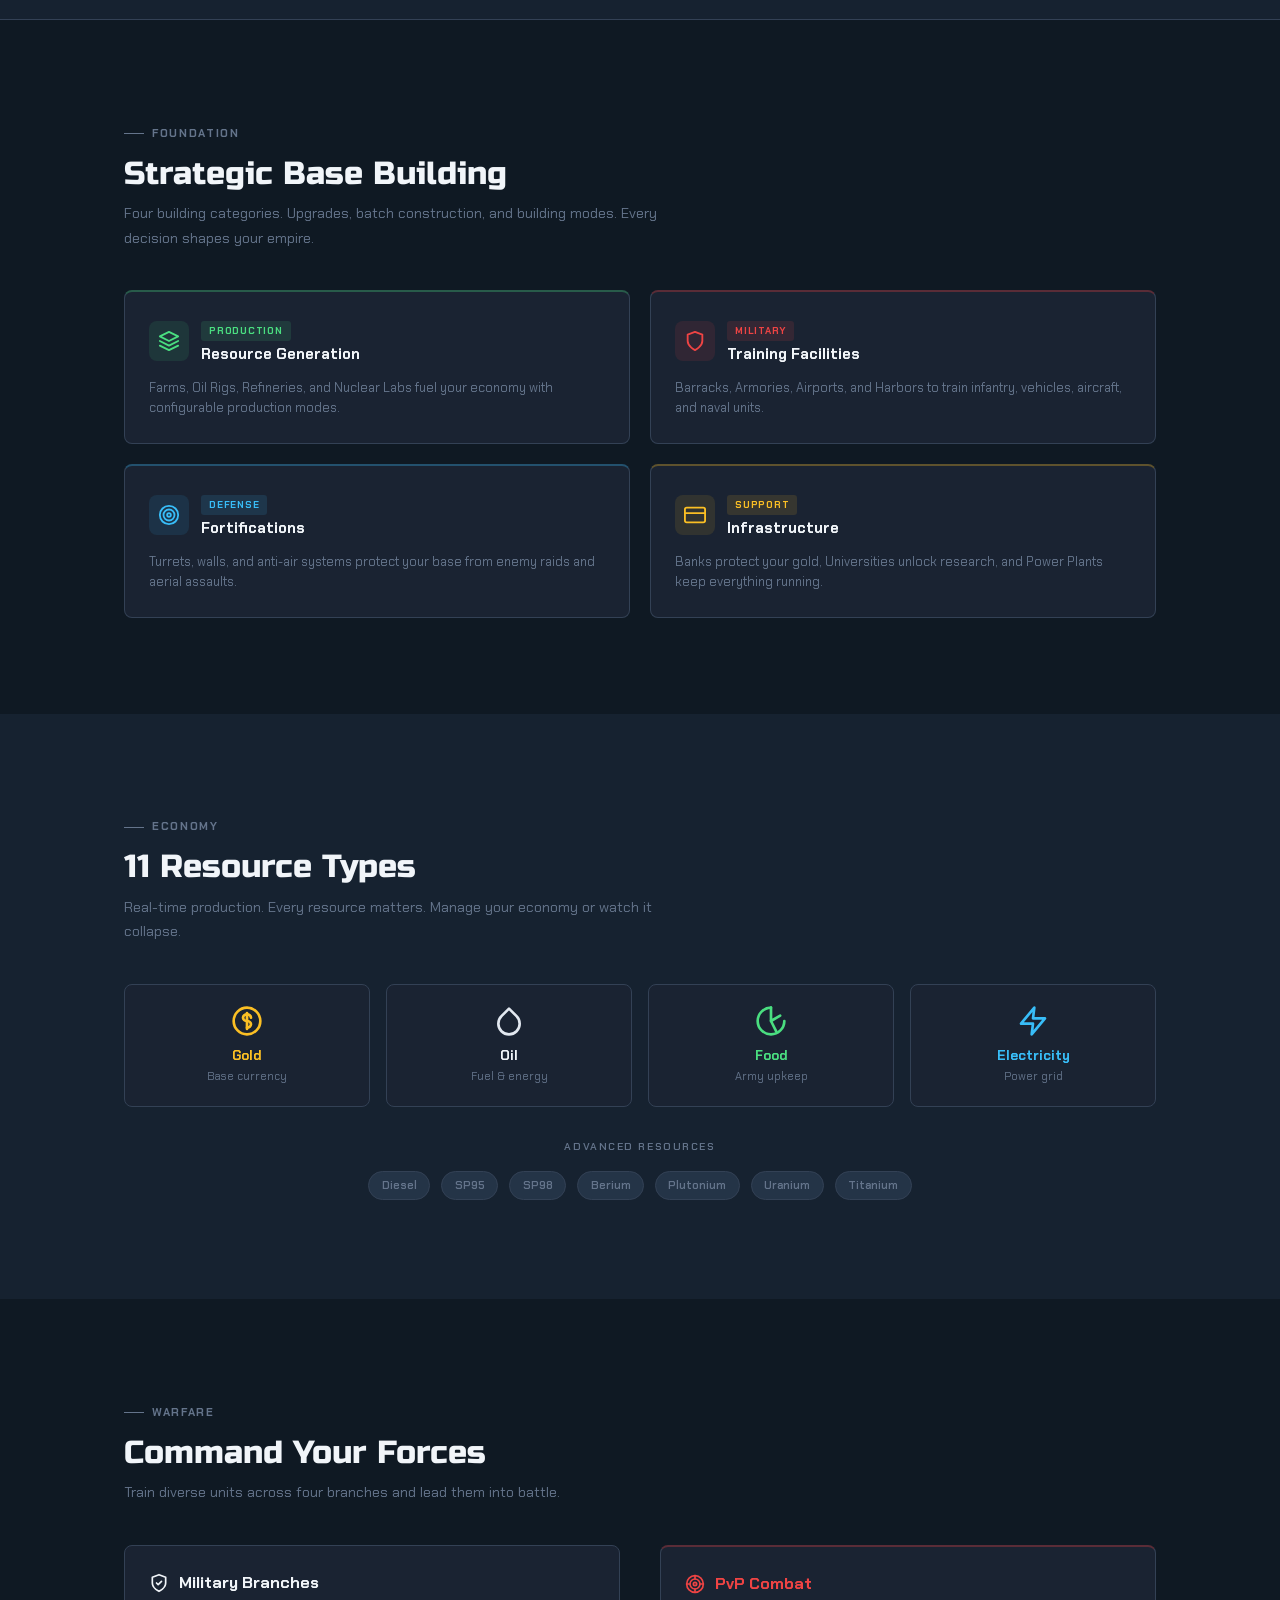
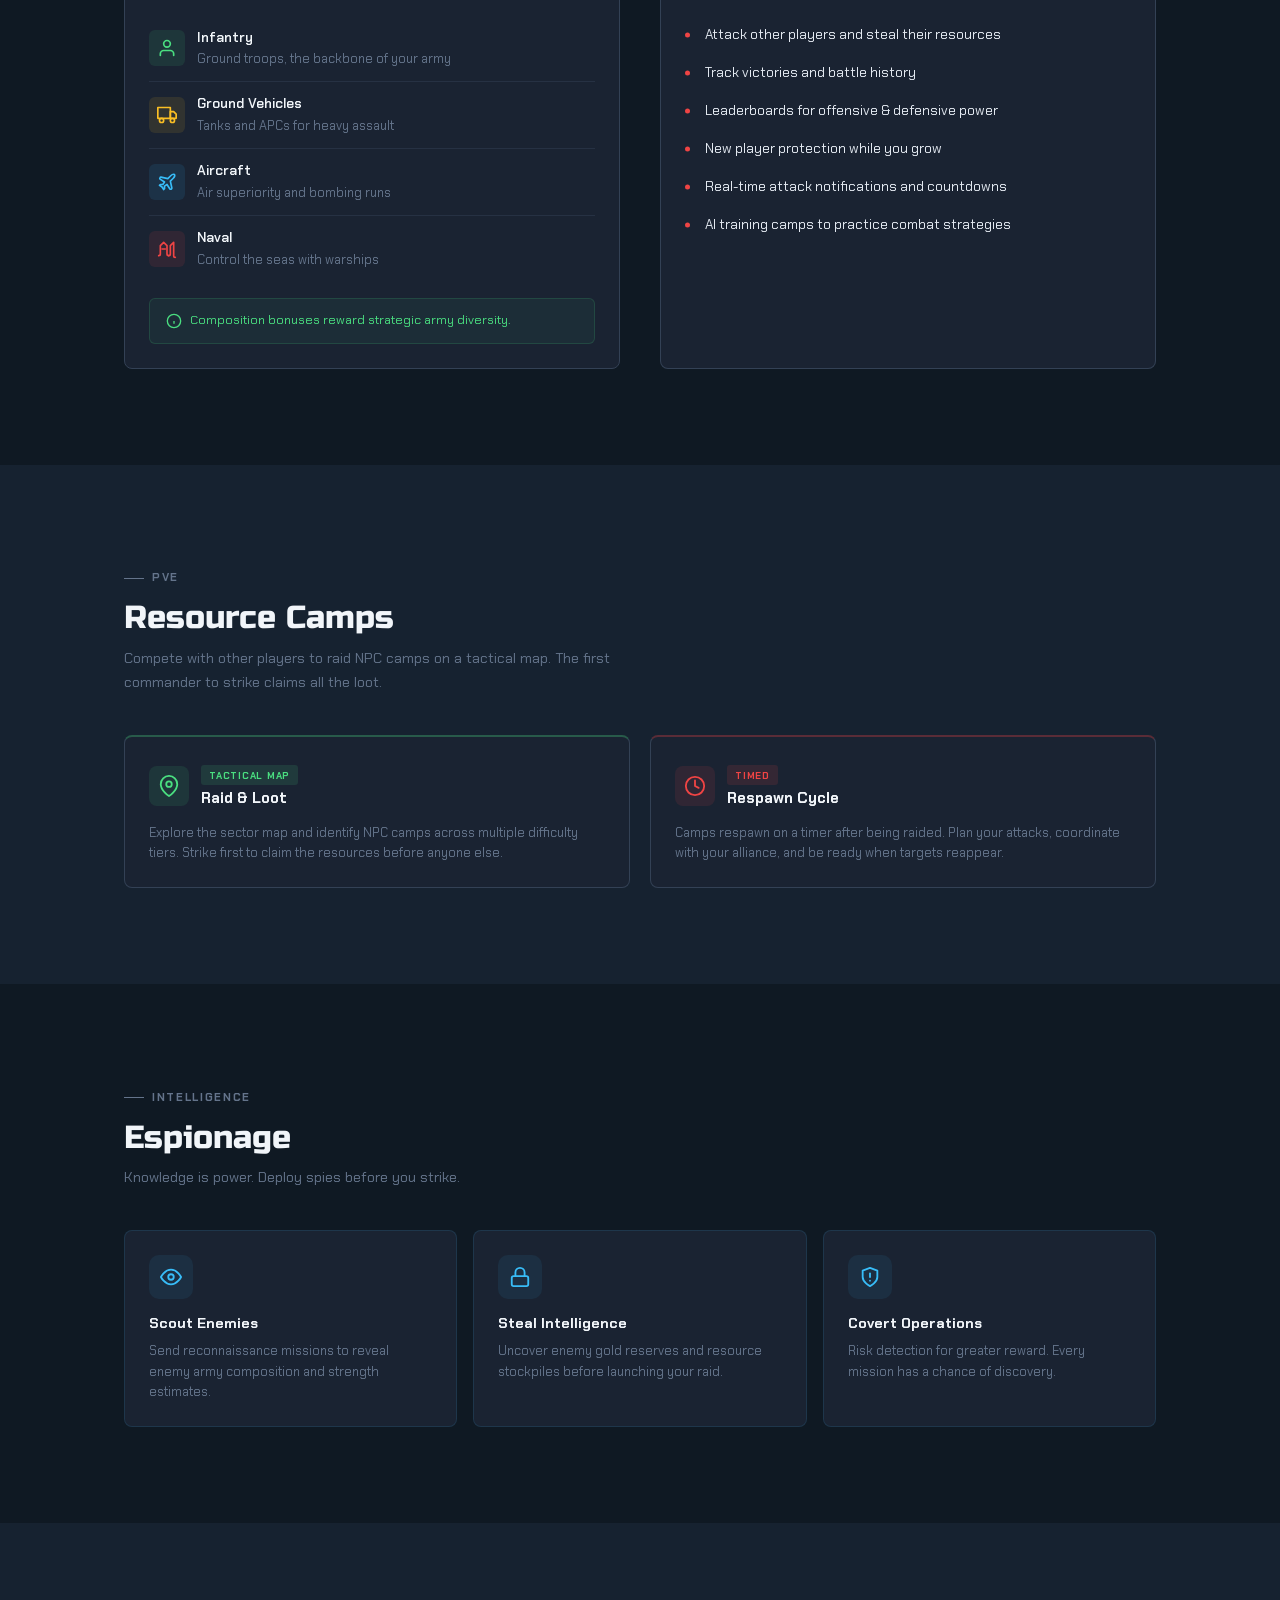
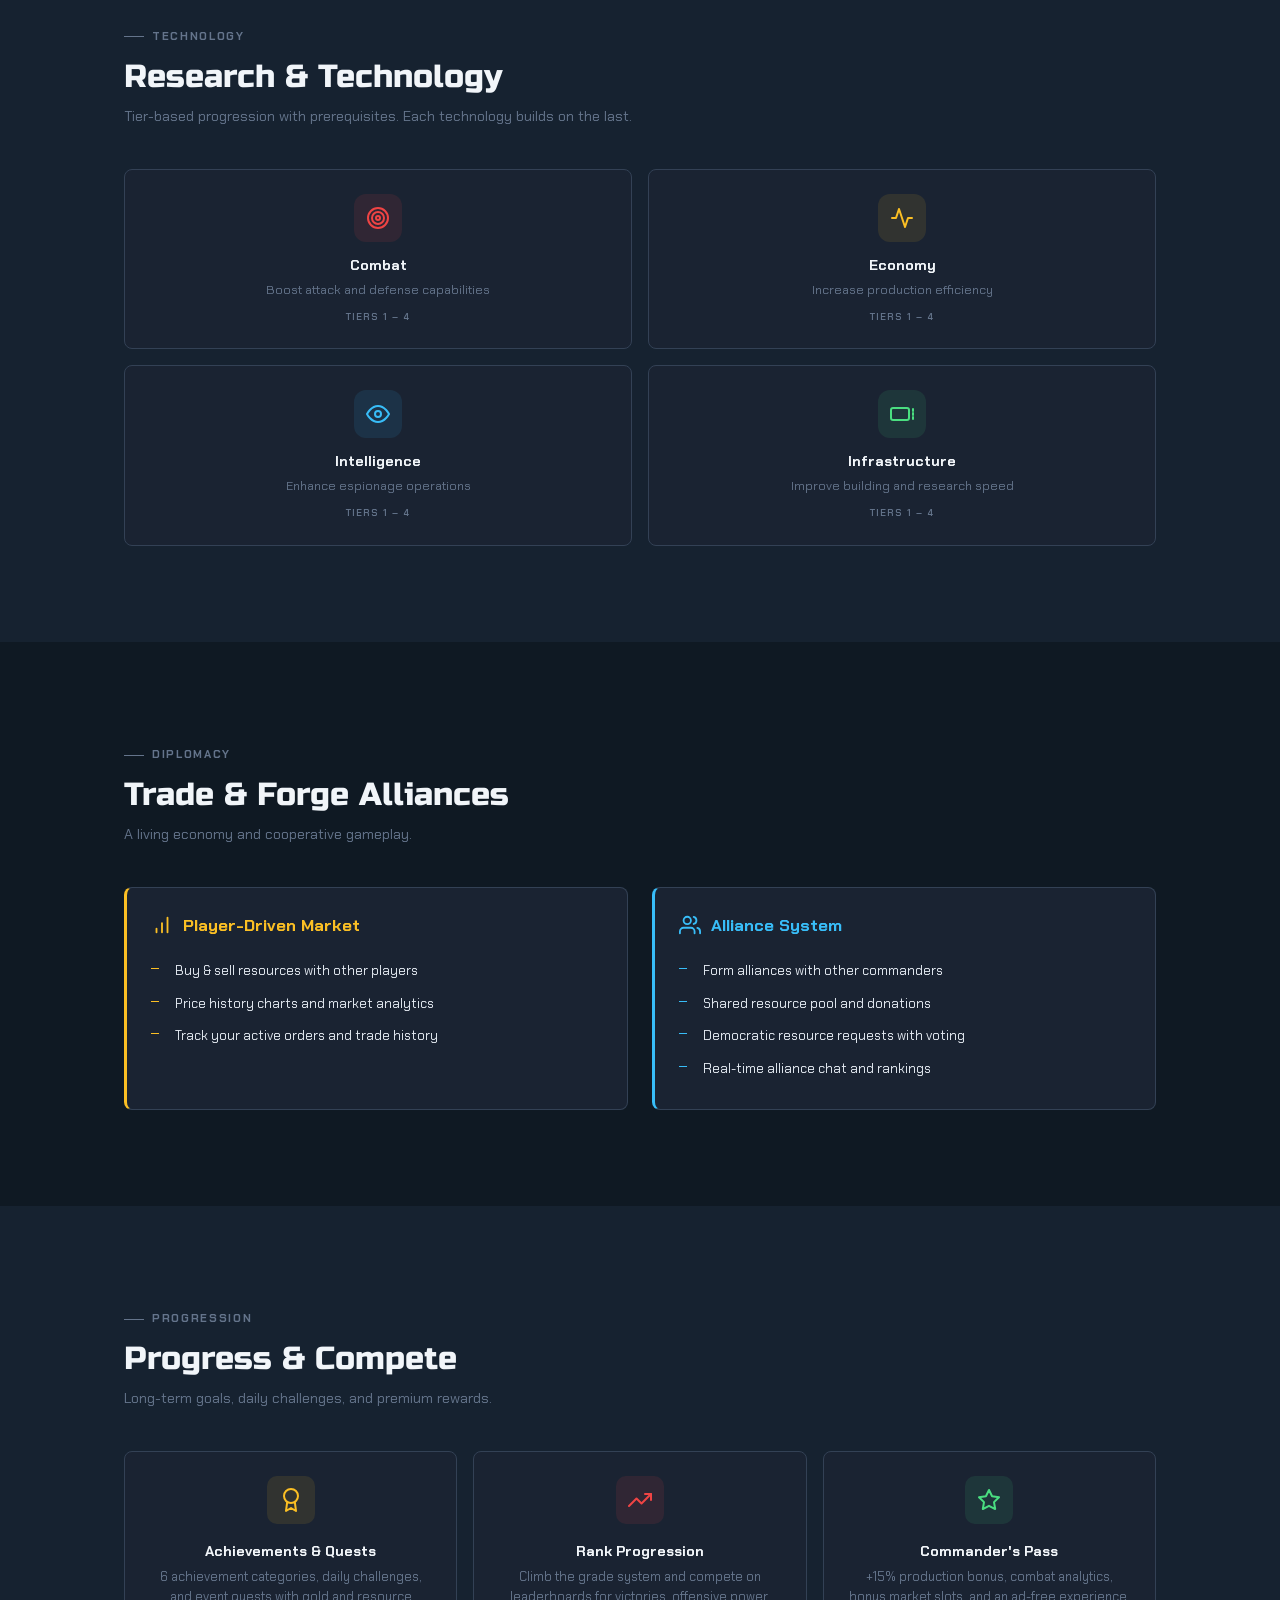
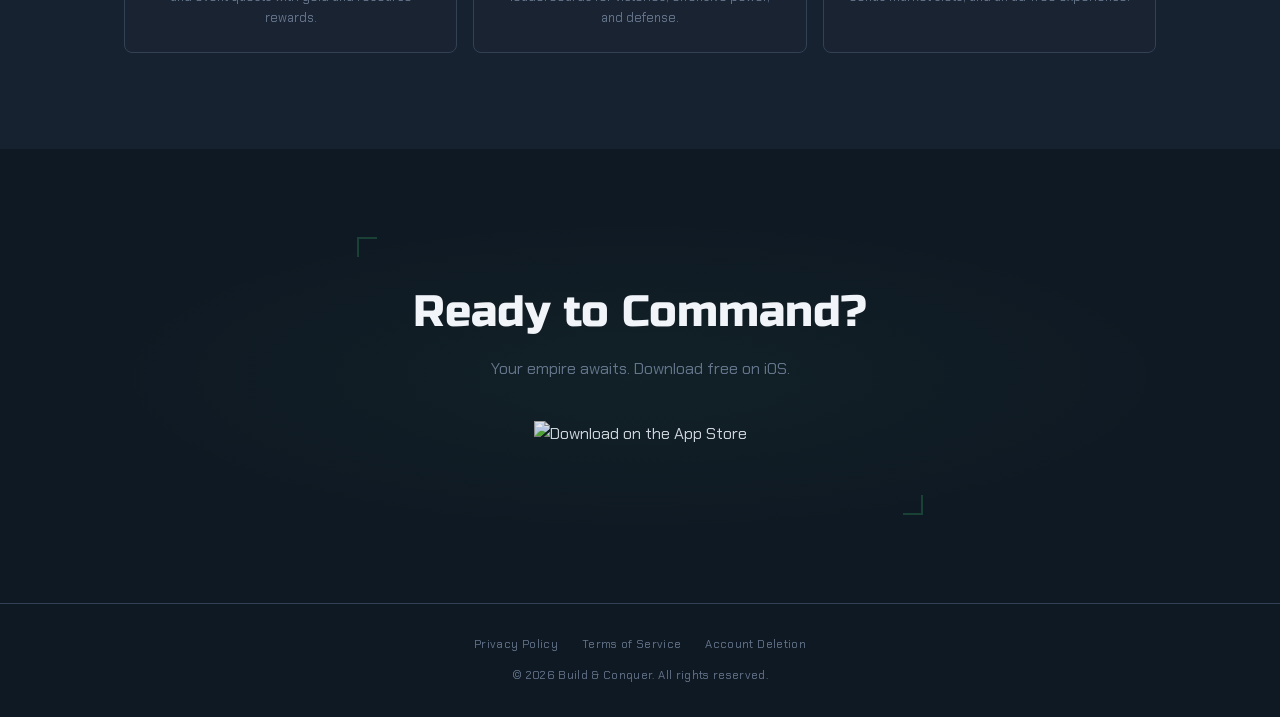
==== commit 8e388d9d: "Add App Store link, screenshots carousel, and app-ads.txt - Replace Google Play badge with real App " ====
--- a/index.html
+++ b/index.html
@@ -4,7 +4,7 @@
   <meta charset="UTF-8">
   <meta name="viewport" content="width=device-width, initial-scale=1.0">
   <meta name="theme-color" content="#0f1923">
-  <meta name="description" content="Build & Conquer - A free military strategy MMO for iOS and Android. Build your base, train your army, raid resource camps, and dominate the battlefield.">
+  <meta name="description" content="Build & Conquer - A free military strategy MMO for iOS. Build your base, train your army, raid resource camps, and dominate the battlefield.">
   <title>Build & Conquer - Military Strategy MMO</title>
   <link rel="preconnect" href="https://fonts.googleapis.com">
   <link rel="preconnect" href="https://fonts.gstatic.com" crossorigin>
@@ -20,7 +20,6 @@
         <svg viewBox="0 0 24 24" fill="none" stroke="currentColor" stroke-width="2" stroke-linecap="round" stroke-linejoin="round"><path d="M12 22s8-4 8-10V5l-8-3-8 3v7c0 6 8 10 8 10z"/></svg>
         Build &amp; Conquer
       </div>
-      <a href="#download" class="btn btn-cta">Download</a>
     </div>
   </nav>
 
@@ -36,20 +35,42 @@
       <h1 class="hero-title">Build &amp; <span>Conquer</span></h1>
       <p class="hero-tagline">Build your base. Train your army. Dominate the battlefield.</p>
       <div class="hero-cta-group">
-        <a href="#" class="store-badge" aria-label="Download on the App Store">
+        <a href="https://apps.apple.com/us/app/build-conquer/id6761026676" class="store-badge" aria-label="Download on the App Store">
           <img src="https://tools.applemediaservices.com/api/badges/download-on-the-app-store/white/en-us?size=250x83" alt="Download on the App Store" height="54">
         </a>
-        <a href="#" class="store-badge" aria-label="Get it on Google Play">
-          <img src="https://play.google.com/intl/en_us/badges/static/images/badges/en_badge_web_generic.png" alt="Get it on Google Play" height="54">
-        </a>
       </div>
       <p class="hero-meta" style="margin-top: 1.25rem;">
         <svg width="14" height="14" viewBox="0 0 24 24" fill="none" stroke="currentColor" stroke-width="2"><path d="M12 18h.01"/><path d="M7 21h10a2 2 0 0 0 2-2V5a2 2 0 0 0-2-2H7a2 2 0 0 0-2 2v14a2 2 0 0 0 2 2z"/></svg>
-        Free to play &mdash; available on iOS &amp; Android
+        Free to play &mdash; available on iOS
       </p>
     </div>
     <div class="scroll-indicator">
       <svg viewBox="0 0 24 24" fill="none" stroke="currentColor" stroke-width="2" stroke-linecap="round" stroke-linejoin="round"><polyline points="6 9 12 15 18 9"/></svg>
+    </div>
+  </section>
+
+  <!-- Screenshots -->
+  <section class="screenshots-section">
+    <div class="screenshots-track-wrap">
+      <div class="screenshots-track">
+        <img src="screenshots/03-base-overview.png" alt="Base Overview" class="screenshot-img">
+        <img src="screenshots/05-base-military.png" alt="Military Base" class="screenshot-img">
+        <img src="screenshots/08-army-infantry.png" alt="Infantry" class="screenshot-img">
+        <img src="screenshots/10-army-aircraft.png" alt="Aircraft" class="screenshot-img">
+        <img src="screenshots/14-market-browse.png" alt="Market" class="screenshot-img">
+        <img src="screenshots/14-resource-camp-detail.png" alt="Resource Camp" class="screenshot-img">
+        <img src="screenshots/21-alliance-info.png" alt="Alliance" class="screenshot-img">
+        <img src="screenshots/09-combat-targets.png" alt="Combat" class="screenshot-img">
+        <!-- Duplicate for seamless loop -->
+        <img src="screenshots/03-base-overview.png" alt="Base Overview" class="screenshot-img" aria-hidden="true">
+        <img src="screenshots/05-base-military.png" alt="Military Base" class="screenshot-img" aria-hidden="true">
+        <img src="screenshots/08-army-infantry.png" alt="Infantry" class="screenshot-img" aria-hidden="true">
+        <img src="screenshots/10-army-aircraft.png" alt="Aircraft" class="screenshot-img" aria-hidden="true">
+        <img src="screenshots/14-market-browse.png" alt="Market" class="screenshot-img" aria-hidden="true">
+        <img src="screenshots/14-resource-camp-detail.png" alt="Resource Camp" class="screenshot-img" aria-hidden="true">
+        <img src="screenshots/21-alliance-info.png" alt="Alliance" class="screenshot-img" aria-hidden="true">
+        <img src="screenshots/09-combat-targets.png" alt="Combat" class="screenshot-img" aria-hidden="true">
+      </div>
     </div>
   </section>
 
@@ -465,13 +486,10 @@
     <div class="container">
       <div class="hud-bracket" style="display: inline-block; padding: 2rem 3rem;">
         <h2 class="cta-title reveal">Ready to Command?</h2>
-        <p class="cta-subtitle reveal">Your empire awaits. Download free on iOS &amp; Android.</p>
+        <p class="cta-subtitle reveal">Your empire awaits. Download free on iOS.</p>
         <div class="hero-cta-group reveal">
-          <a href="#" class="store-badge" aria-label="Download on the App Store">
+          <a href="https://apps.apple.com/us/app/build-conquer/id6761026676" class="store-badge" aria-label="Download on the App Store">
             <img src="https://tools.applemediaservices.com/api/badges/download-on-the-app-store/white/en-us?size=250x83" alt="Download on the App Store" height="54">
-          </a>
-          <a href="#" class="store-badge" aria-label="Get it on Google Play">
-            <img src="https://play.google.com/intl/en_us/badges/static/images/badges/en_badge_web_generic.png" alt="Get it on Google Play" height="54">
           </a>
         </div>
       </div>
--- a/styles.css
+++ b/styles.css
@@ -1152,3 +1152,42 @@
 
   .legal-content { padding: 8rem 0 4rem; }
 }
+
+/* Screenshots carousel */
+.screenshots-section {
+  padding: 3rem 0 2rem;
+  background: var(--bg);
+  overflow: hidden;
+}
+
+.screenshots-track-wrap {
+  overflow: hidden;
+  mask-image: linear-gradient(to right, transparent 0%, black 8%, black 92%, transparent 100%);
+  -webkit-mask-image: linear-gradient(to right, transparent 0%, black 8%, black 92%, transparent 100%);
+}
+
+.screenshots-track {
+  display: flex;
+  gap: 1rem;
+  width: max-content;
+  animation: screenshots-scroll 40s linear infinite;
+}
+
+.screenshots-track:hover {
+  animation-play-state: paused;
+}
+
+@keyframes screenshots-scroll {
+  0%   { transform: translateX(0); }
+  100% { transform: translateX(-50%); }
+}
+
+.screenshot-img {
+  height: 420px;
+  width: auto;
+  border-radius: 1rem;
+  border: 1px solid var(--border);
+  box-shadow: 0 8px 32px rgba(0,0,0,0.5);
+  flex-shrink: 0;
+  display: block;
+}
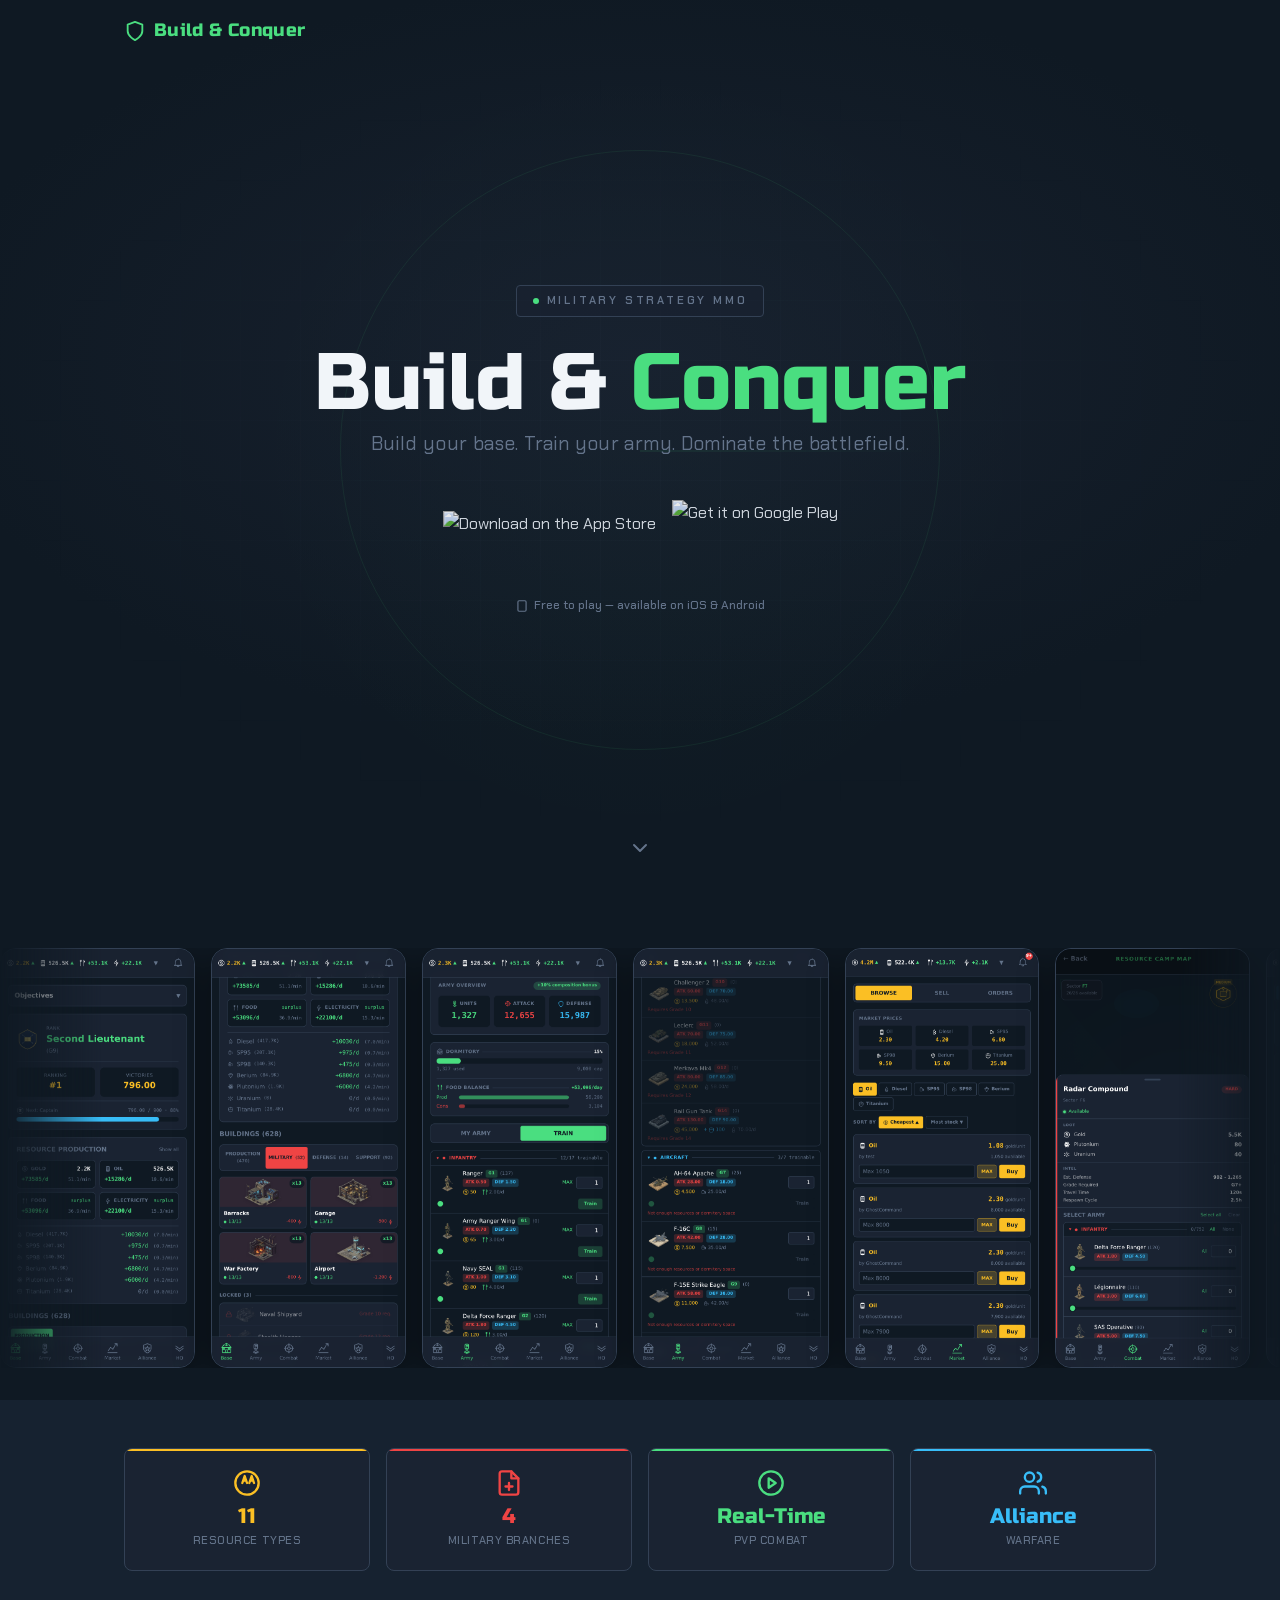
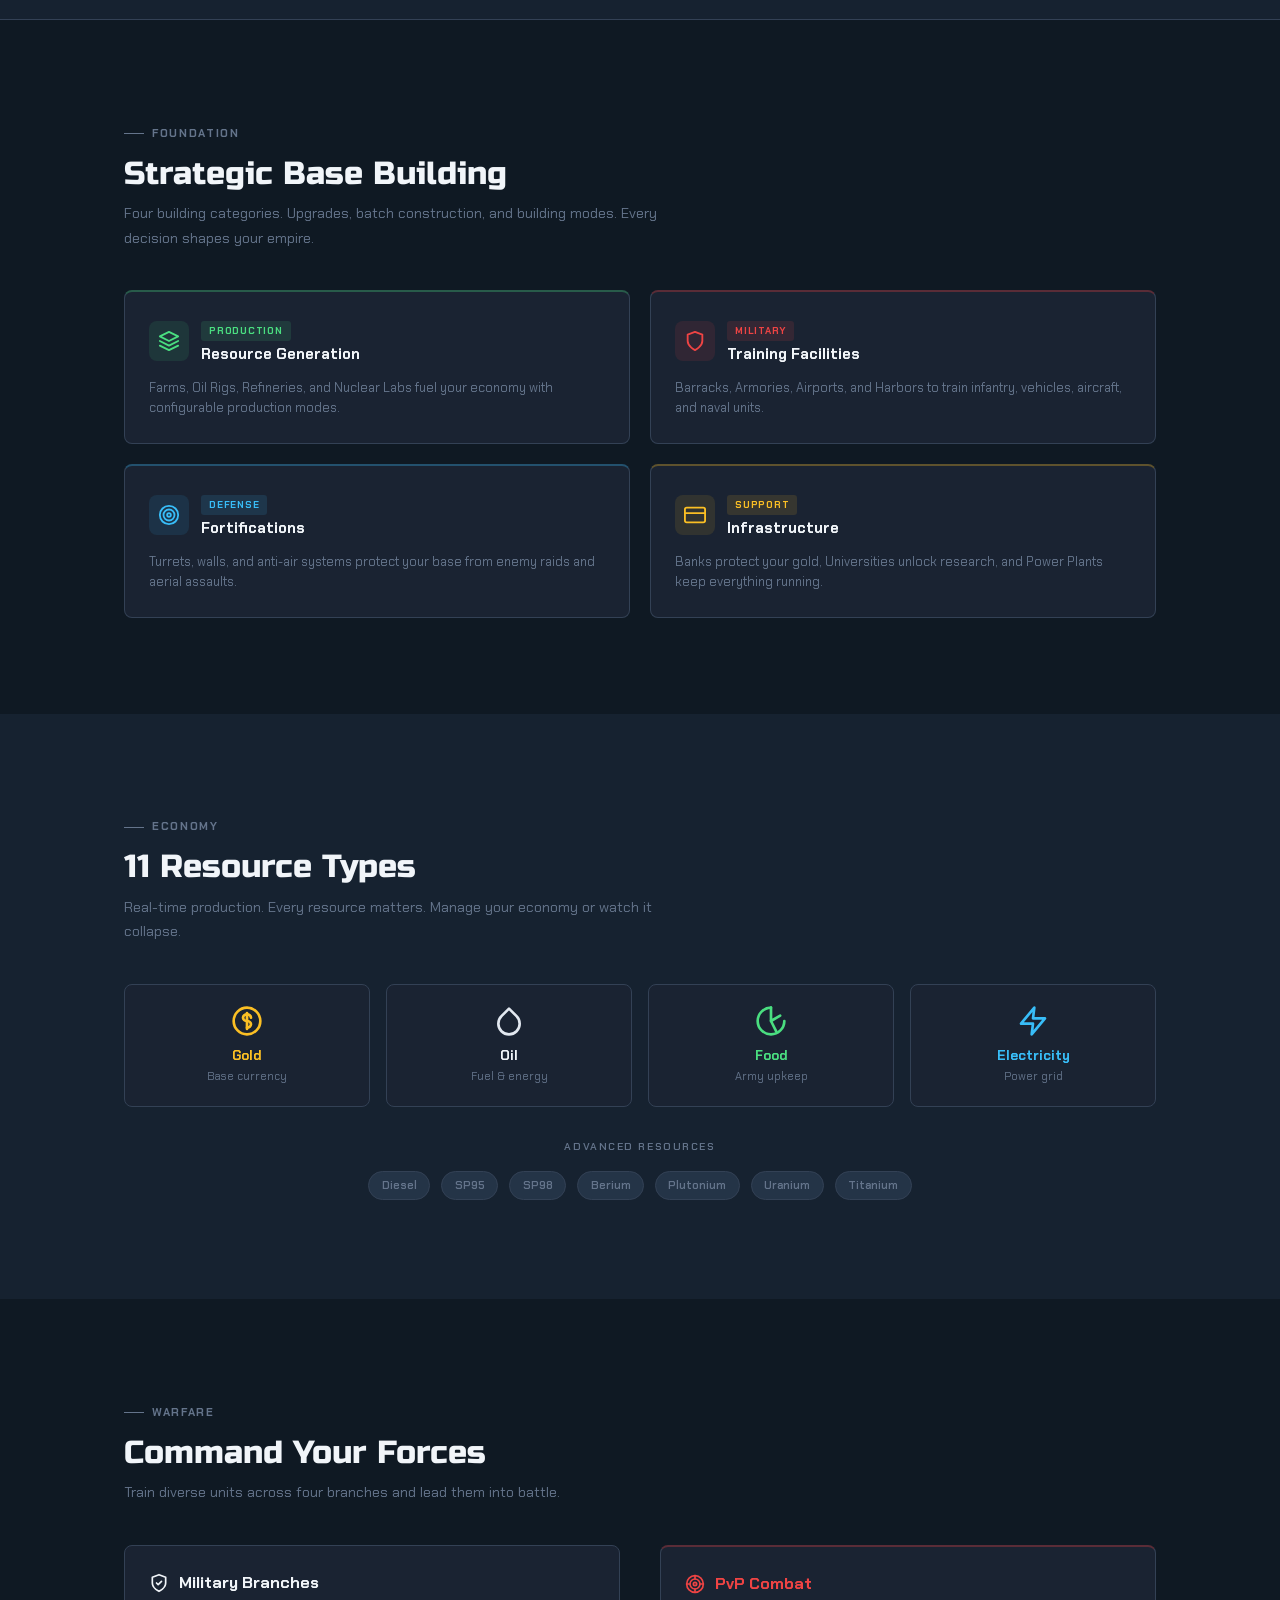
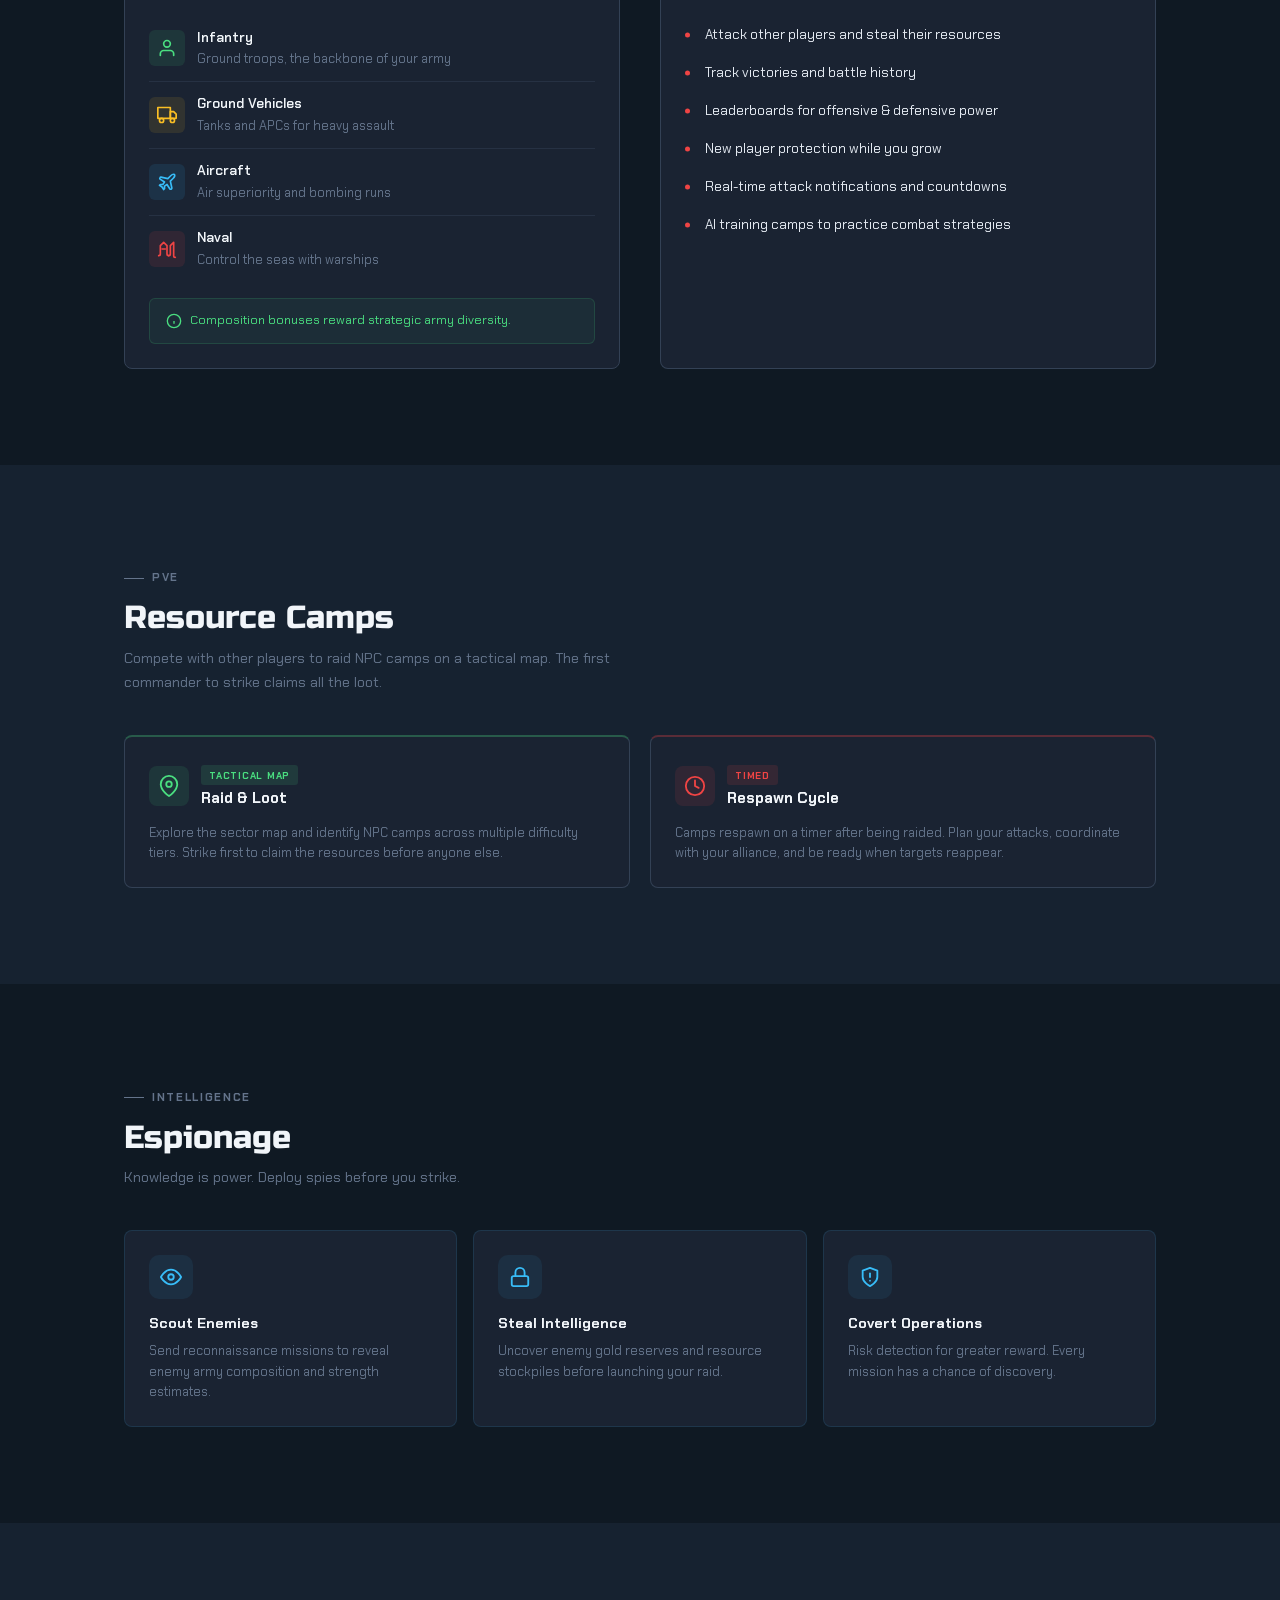
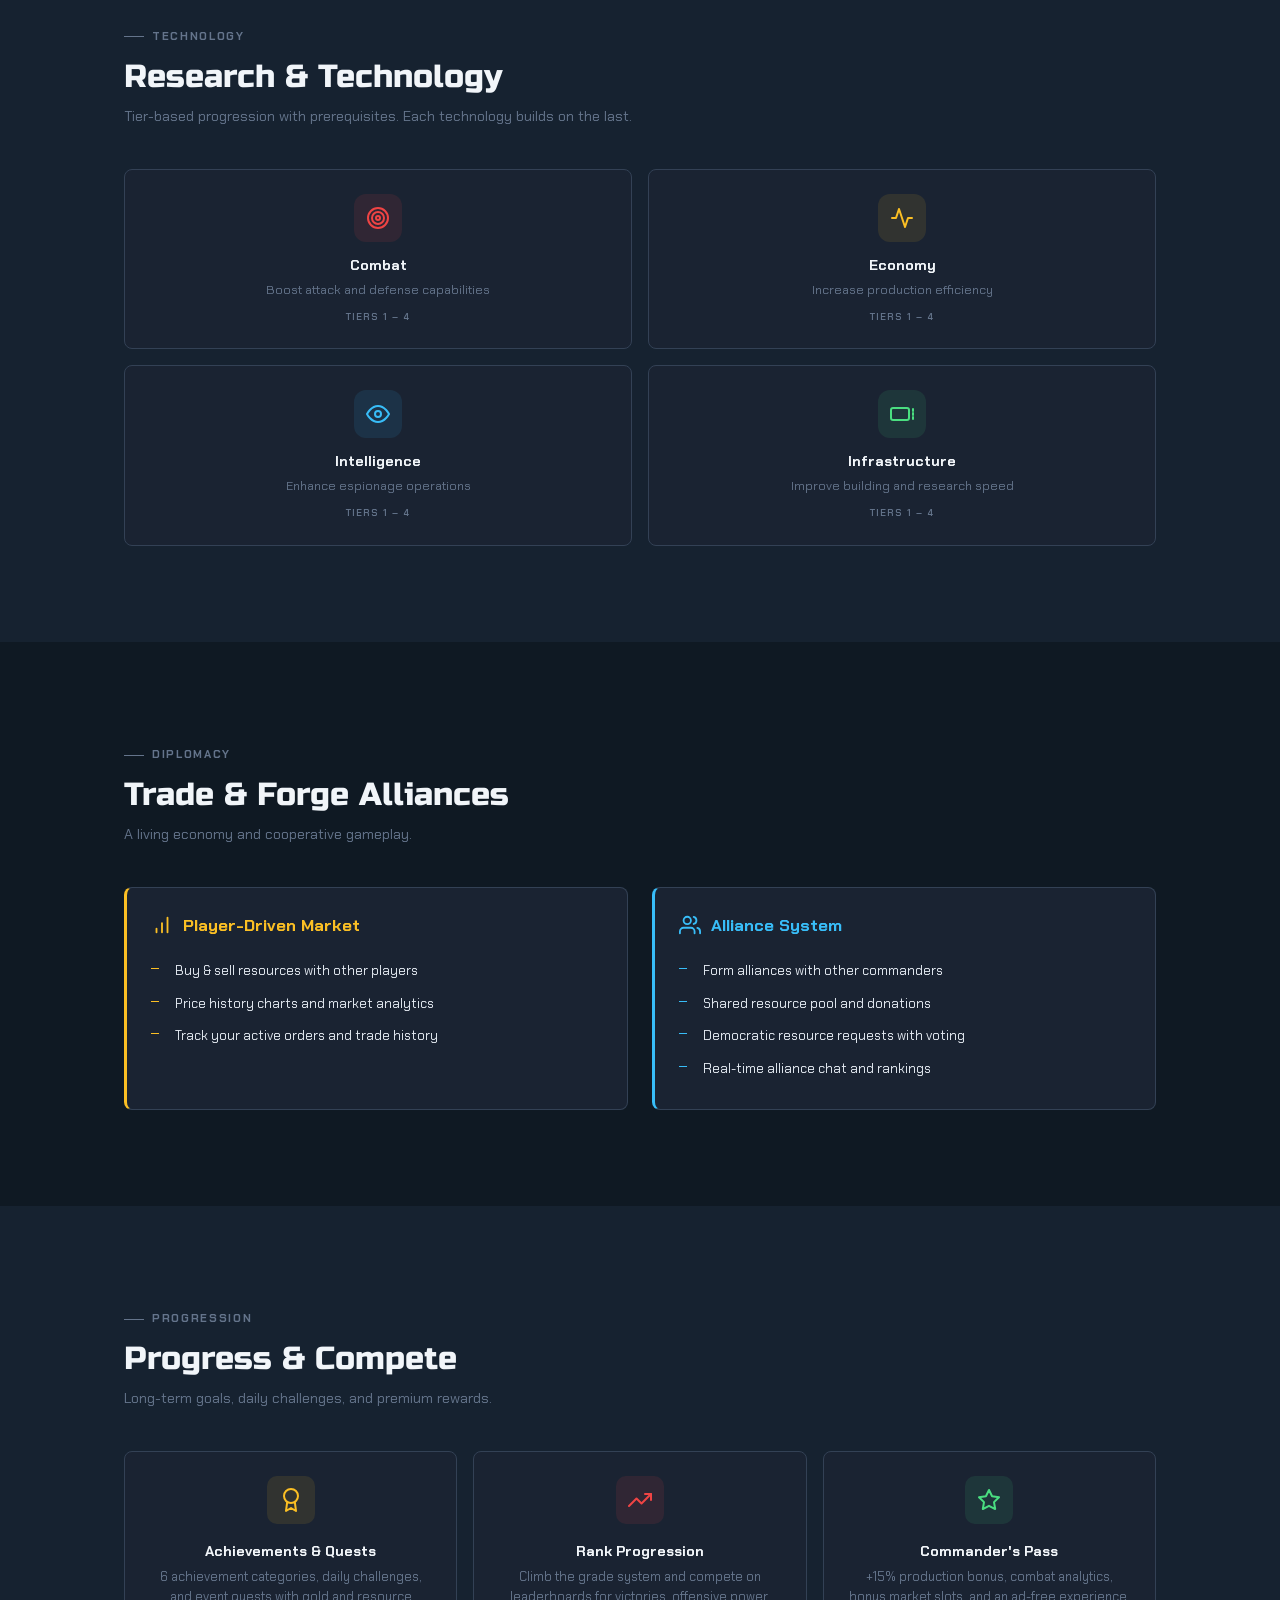
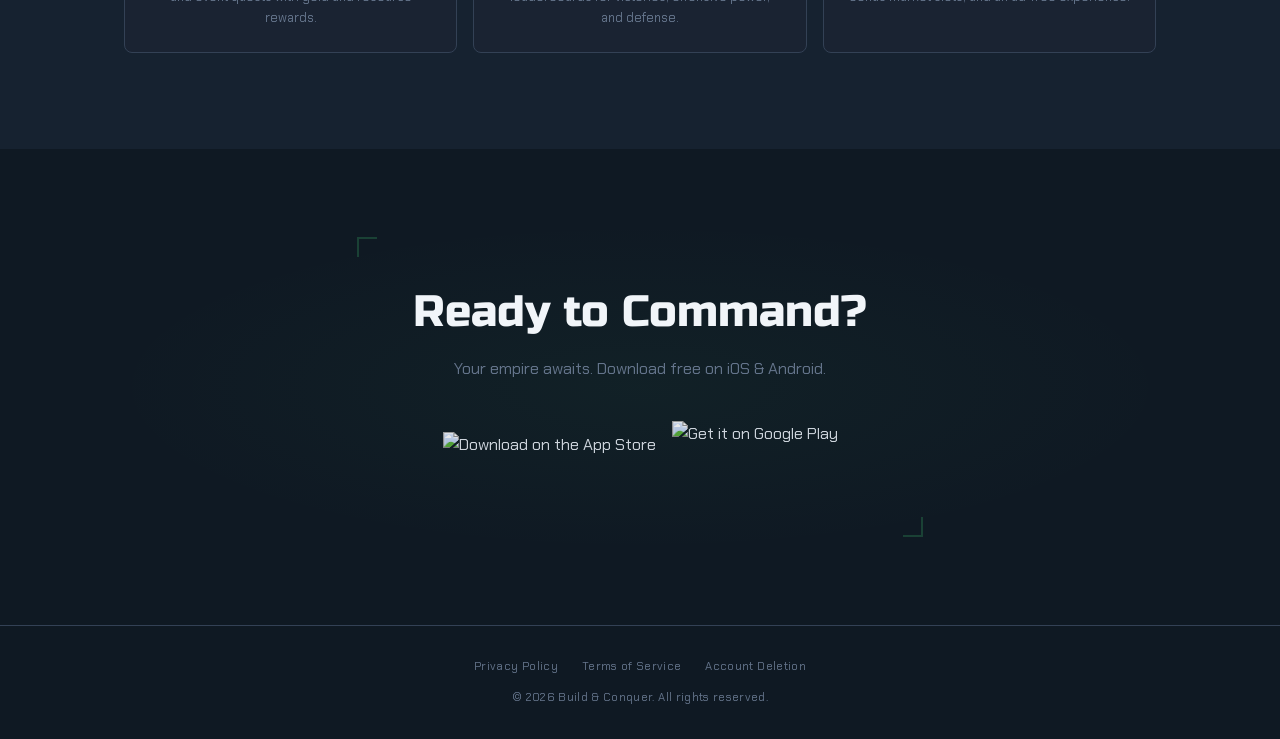
==== commit 3761d5d5: "Add Google Play Store link and update copy for Android launch Co-Authored-By: Claude Sonnet 4.6 <nor" ====
--- a/index.html
+++ b/index.html
@@ -4,7 +4,7 @@
   <meta charset="UTF-8">
   <meta name="viewport" content="width=device-width, initial-scale=1.0">
   <meta name="theme-color" content="#0f1923">
-  <meta name="description" content="Build & Conquer - A free military strategy MMO for iOS. Build your base, train your army, raid resource camps, and dominate the battlefield.">
+  <meta name="description" content="Build & Conquer - A free military strategy MMO for iOS and Android. Build your base, train your army, raid resource camps, and dominate the battlefield.">
   <title>Build & Conquer - Military Strategy MMO</title>
   <link rel="preconnect" href="https://fonts.googleapis.com">
   <link rel="preconnect" href="https://fonts.gstatic.com" crossorigin>
@@ -38,10 +38,13 @@
         <a href="https://apps.apple.com/us/app/build-conquer/id6761026676" class="store-badge" aria-label="Download on the App Store">
           <img src="https://tools.applemediaservices.com/api/badges/download-on-the-app-store/white/en-us?size=250x83" alt="Download on the App Store" height="54">
         </a>
+        <a href="https://play.google.com/store/apps/details?id=com.buildnconquer.game" class="store-badge store-badge--google" aria-label="Get it on Google Play">
+          <img src="https://play.google.com/intl/en_us/badges/static/images/badges/en_badge_web_generic.png" alt="Get it on Google Play" height="54">
+        </a>
       </div>
       <p class="hero-meta" style="margin-top: 1.25rem;">
         <svg width="14" height="14" viewBox="0 0 24 24" fill="none" stroke="currentColor" stroke-width="2"><path d="M12 18h.01"/><path d="M7 21h10a2 2 0 0 0 2-2V5a2 2 0 0 0-2-2H7a2 2 0 0 0-2 2v14a2 2 0 0 0 2 2z"/></svg>
-        Free to play &mdash; available on iOS
+        Free to play &mdash; available on iOS &amp; Android
       </p>
     </div>
     <div class="scroll-indicator">
@@ -486,10 +489,13 @@
     <div class="container">
       <div class="hud-bracket" style="display: inline-block; padding: 2rem 3rem;">
         <h2 class="cta-title reveal">Ready to Command?</h2>
-        <p class="cta-subtitle reveal">Your empire awaits. Download free on iOS.</p>
+        <p class="cta-subtitle reveal">Your empire awaits. Download free on iOS &amp; Android.</p>
         <div class="hero-cta-group reveal">
           <a href="https://apps.apple.com/us/app/build-conquer/id6761026676" class="store-badge" aria-label="Download on the App Store">
             <img src="https://tools.applemediaservices.com/api/badges/download-on-the-app-store/white/en-us?size=250x83" alt="Download on the App Store" height="54">
+          </a>
+          <a href="https://play.google.com/store/apps/details?id=com.buildnconquer.game" class="store-badge store-badge--google" aria-label="Get it on Google Play">
+            <img src="https://play.google.com/intl/en_us/badges/static/images/badges/en_badge_web_generic.png" alt="Get it on Google Play" height="54">
           </a>
         </div>
       </div>
--- a/styles.css
+++ b/styles.css
@@ -358,9 +358,17 @@
   display: block;
 }
 
+.store-badge--google img {
+  height: 76px;
+}
+
 @media (max-width: 400px) {
   .store-badge img {
     height: 44px;
+  }
+
+  .store-badge--google img {
+    height: 62px;
   }
 }
 
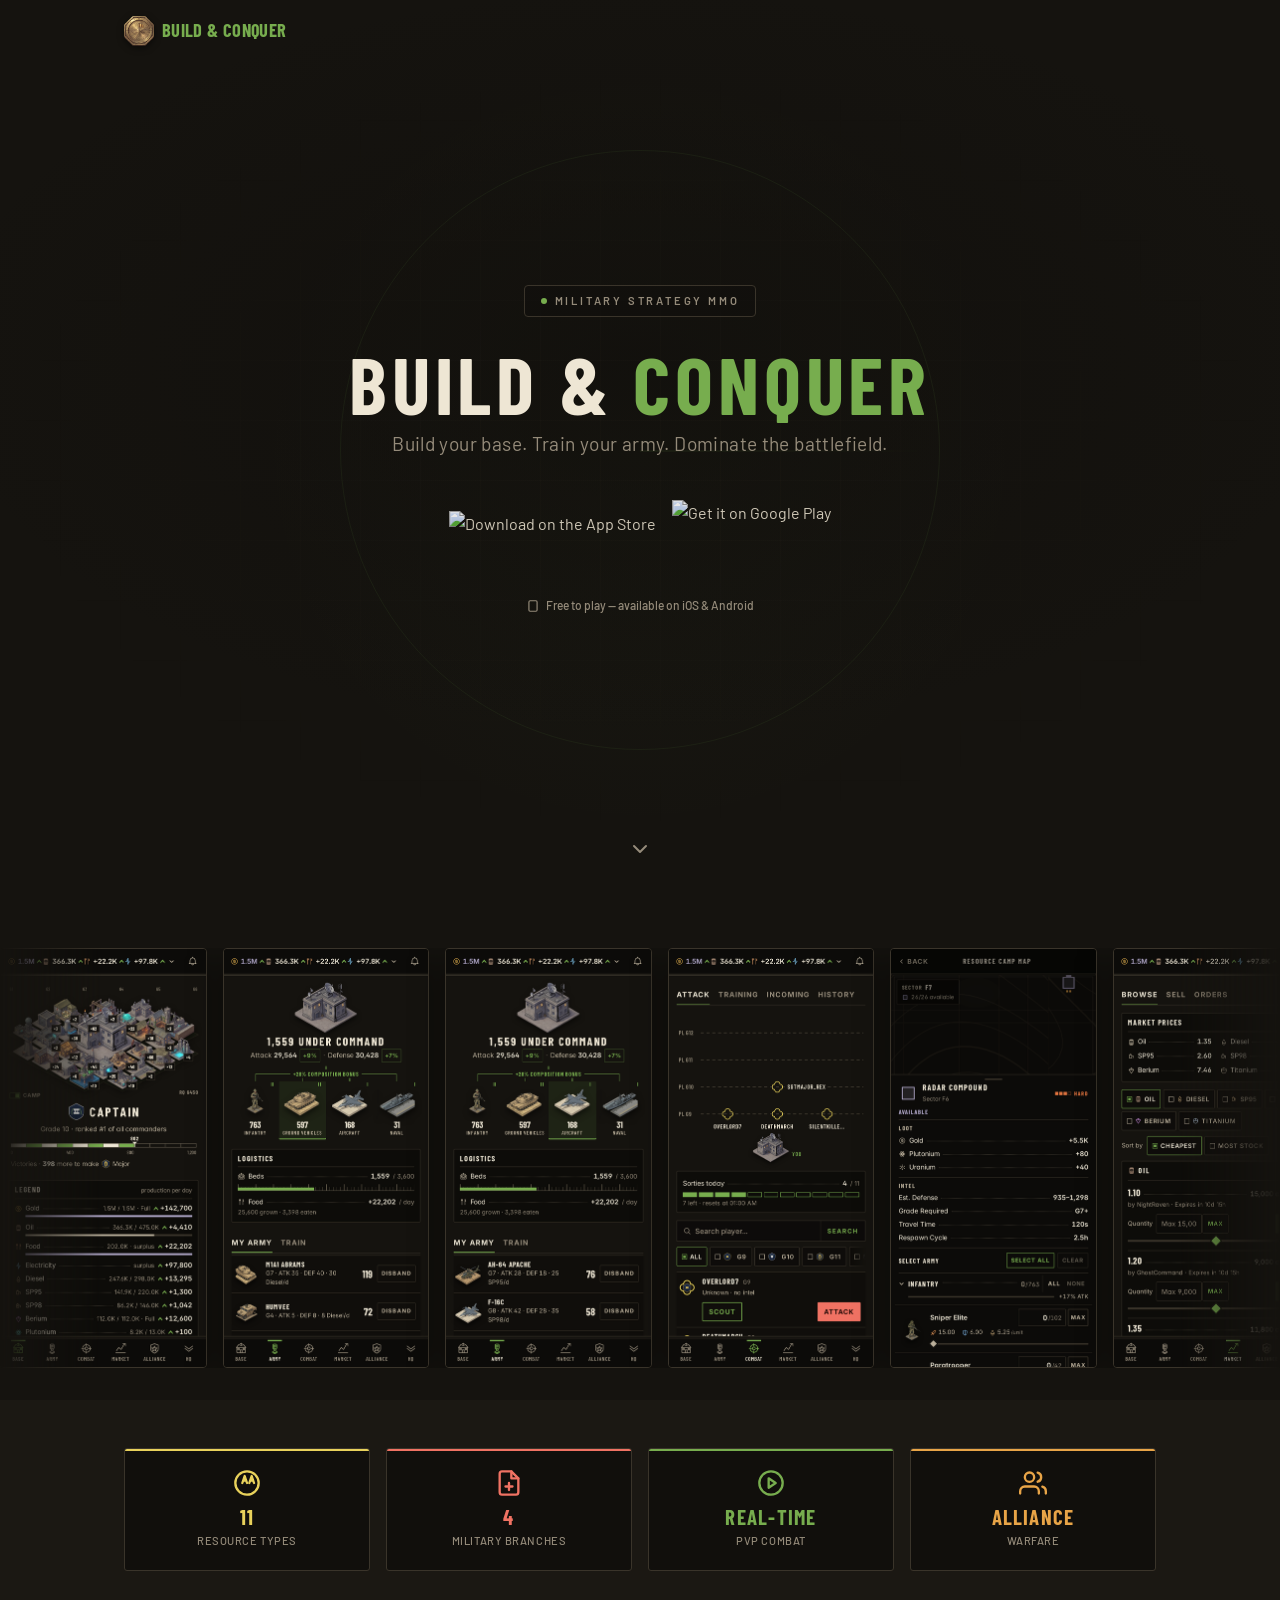
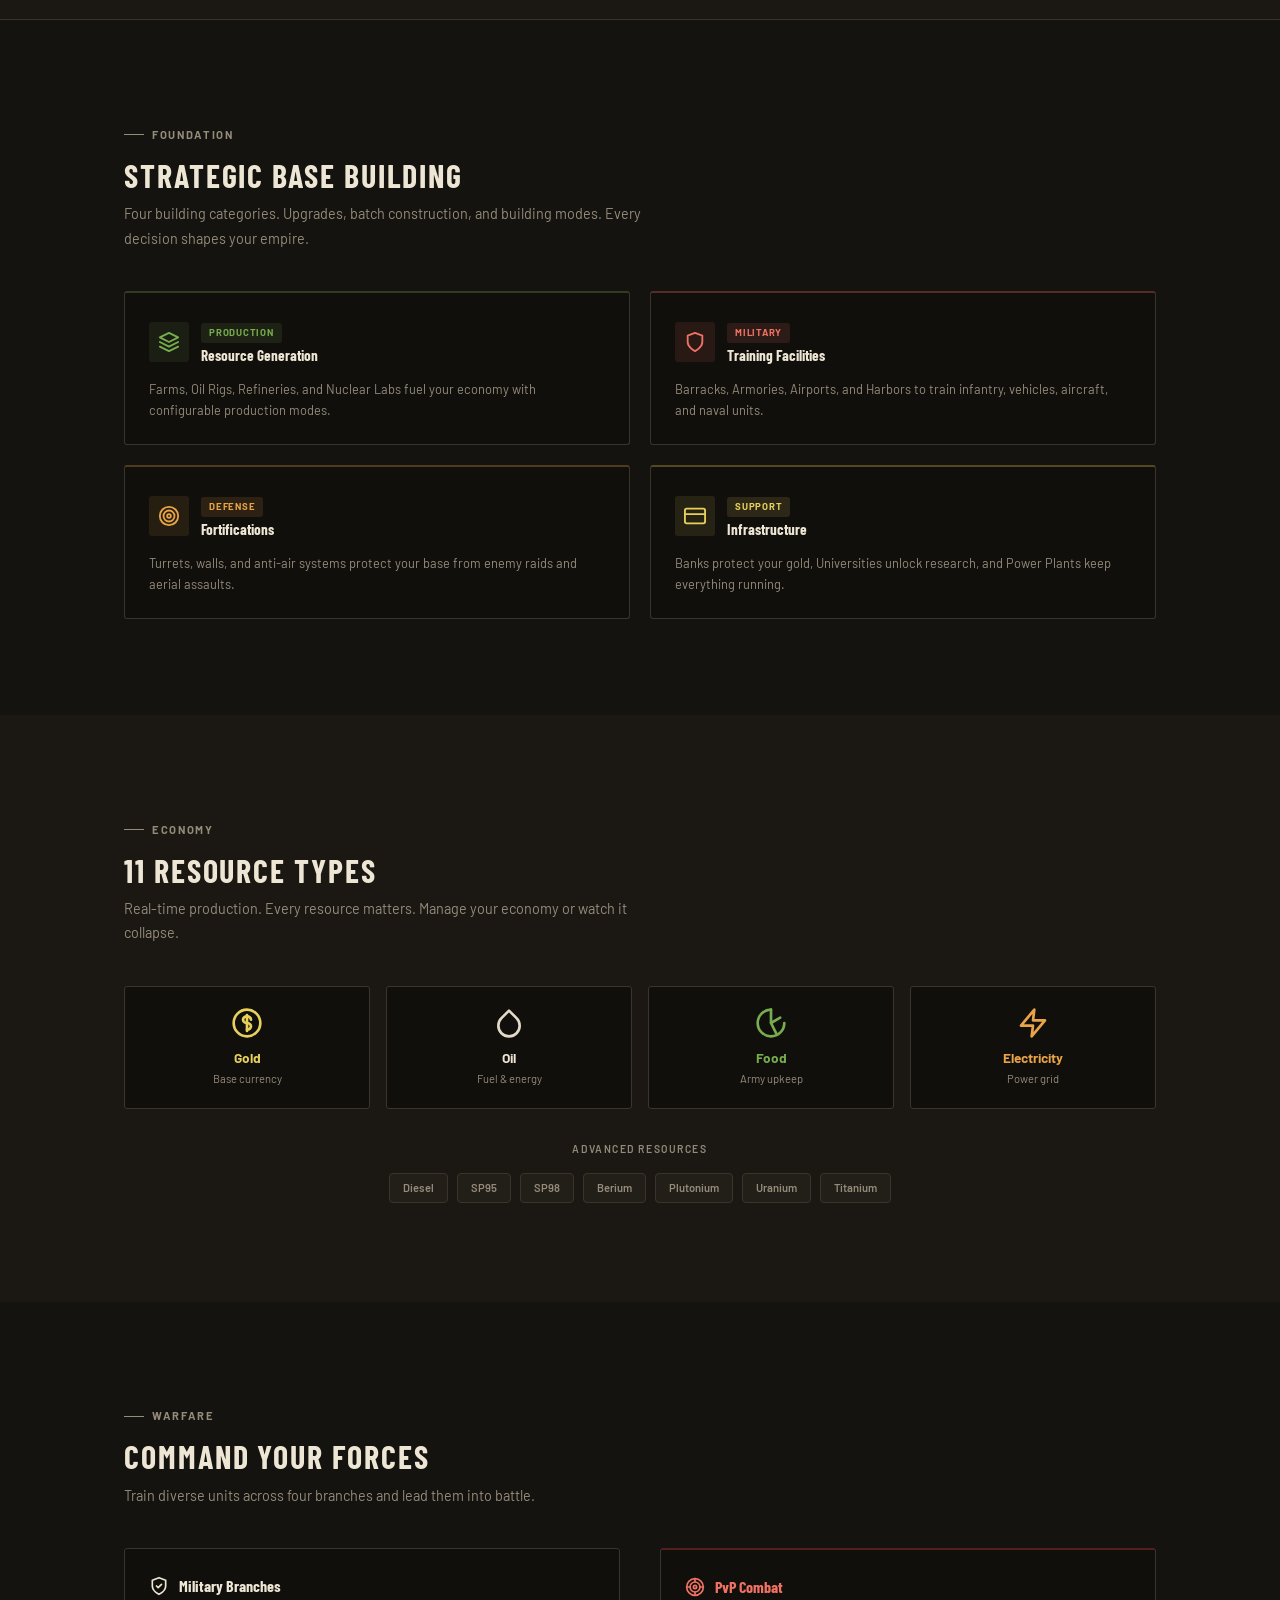
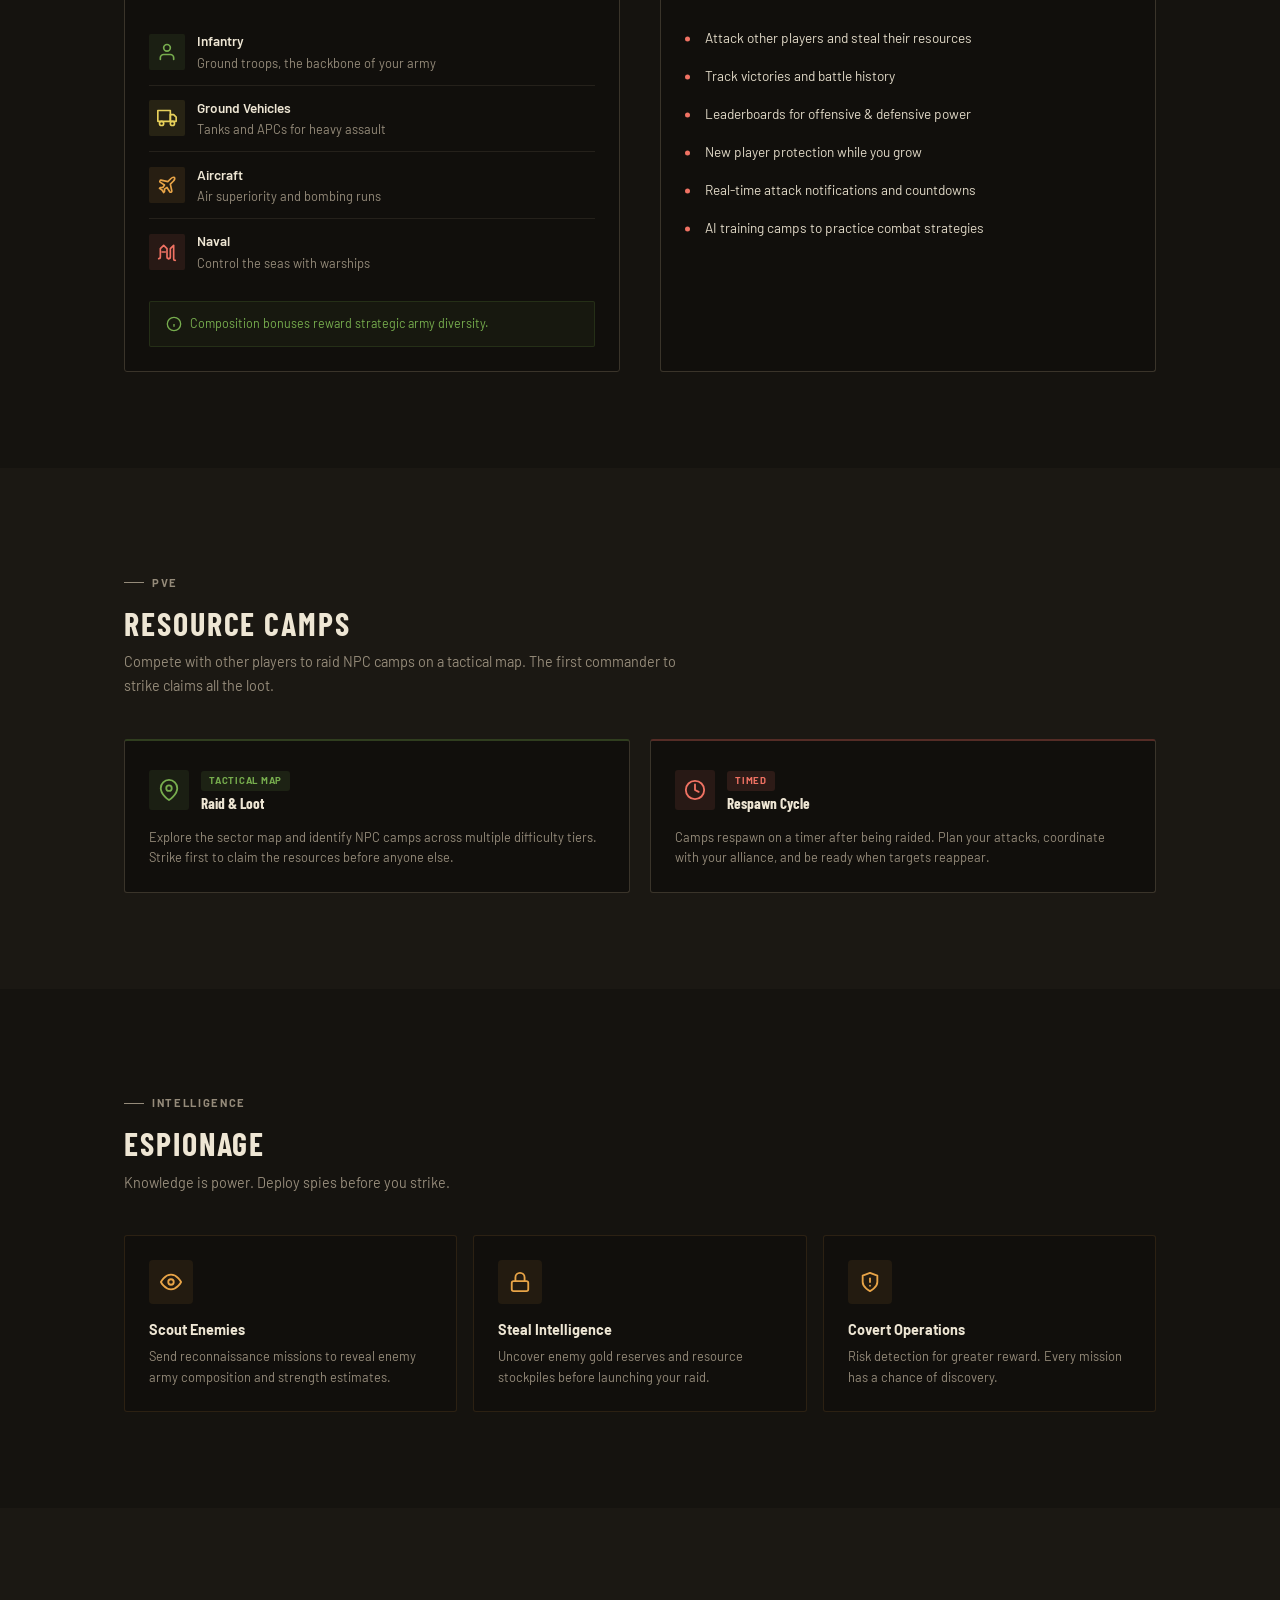
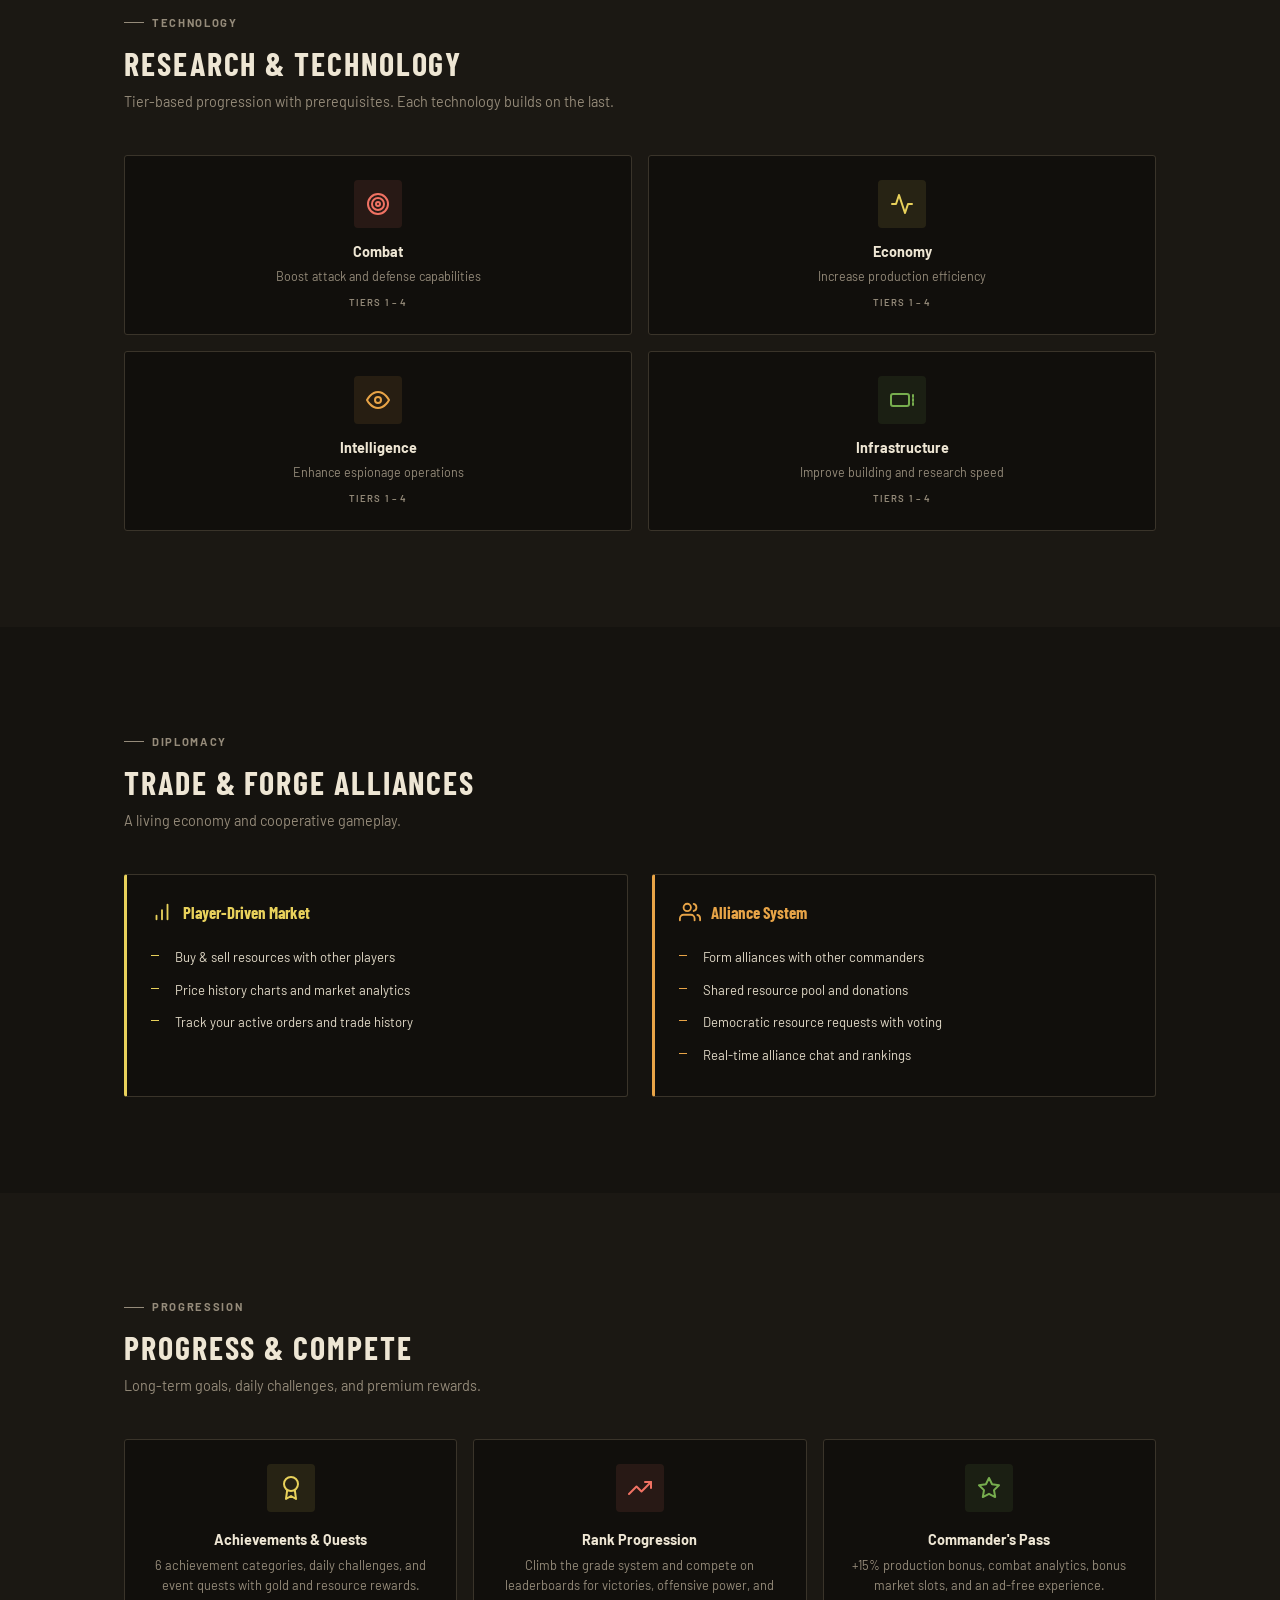
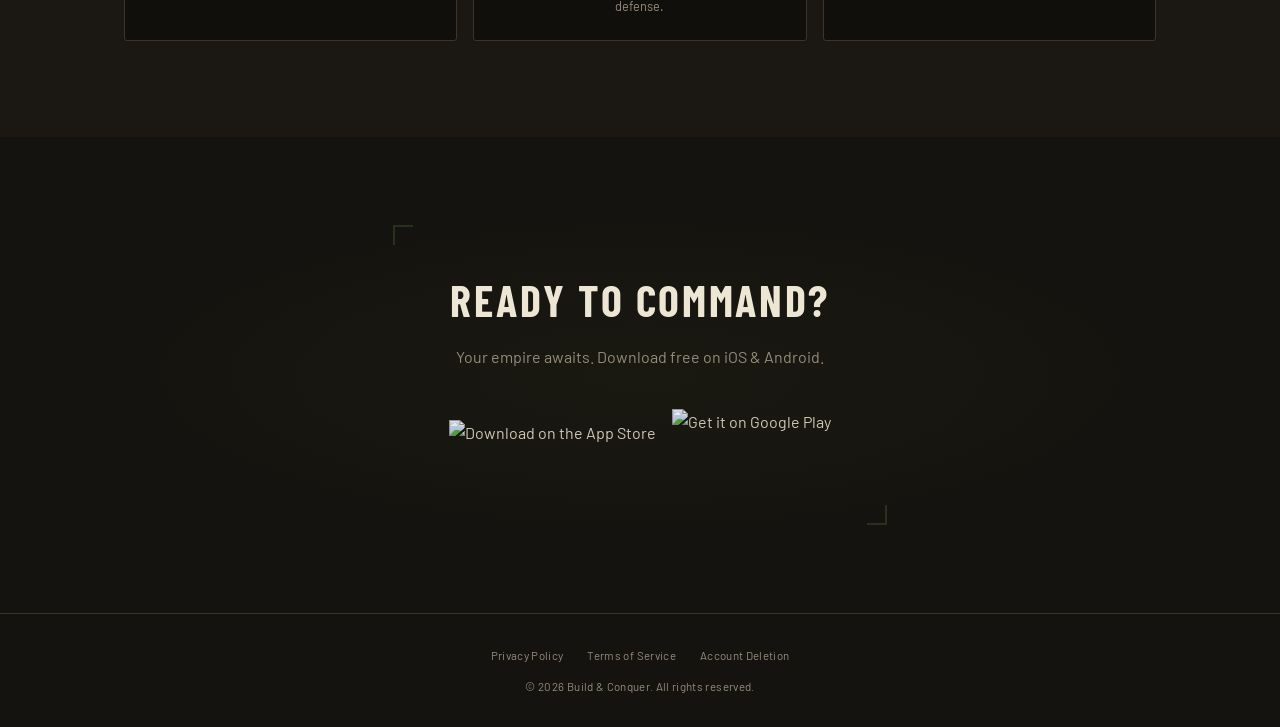
==== commit 651f8d17: "Re-theme to the Plotting Table redesign - Palette: warm night map, paper ink, army green (tokens in " ====
--- a/index.html
+++ b/index.html
@@ -8,7 +8,9 @@
   <title>Build & Conquer - Military Strategy MMO</title>
   <link rel="preconnect" href="https://fonts.googleapis.com">
   <link rel="preconnect" href="https://fonts.gstatic.com" crossorigin>
-  <link href="https://fonts.googleapis.com/css2?family=Chakra+Petch:wght@300;400;500;600;700&family=Russo+One&display=swap" rel="stylesheet">
+  <link href="https://fonts.googleapis.com/css2?family=Barlow:wght@400;500;600;700&family=Barlow+Condensed:wght@500;600;700&display=swap" rel="stylesheet">
+  <link rel="icon" type="image/png" href="favicon.png">
+  <link rel="apple-touch-icon" href="apple-touch-icon.png">
   <link rel="stylesheet" href="styles.css">
 </head>
 <body>
@@ -17,7 +19,7 @@
   <nav class="nav" id="nav">
     <div class="container nav-inner">
       <div class="nav-logo">
-        <svg viewBox="0 0 24 24" fill="none" stroke="currentColor" stroke-width="2" stroke-linecap="round" stroke-linejoin="round"><path d="M12 22s8-4 8-10V5l-8-3-8 3v7c0 6 8 10 8 10z"/></svg>
+        <img src="emblem.webp" alt="" width="30" height="30">
         Build &amp; Conquer
       </div>
     </div>
@@ -56,23 +58,23 @@
   <section class="screenshots-section">
     <div class="screenshots-track-wrap">
       <div class="screenshots-track">
-        <img src="screenshots/03-base-overview.png" alt="Base Overview" class="screenshot-img">
-        <img src="screenshots/05-base-military.png" alt="Military Base" class="screenshot-img">
-        <img src="screenshots/08-army-infantry.png" alt="Infantry" class="screenshot-img">
-        <img src="screenshots/10-army-aircraft.png" alt="Aircraft" class="screenshot-img">
-        <img src="screenshots/14-market-browse.png" alt="Market" class="screenshot-img">
-        <img src="screenshots/14-resource-camp-detail.png" alt="Resource Camp" class="screenshot-img">
-        <img src="screenshots/21-alliance-info.png" alt="Alliance" class="screenshot-img">
-        <img src="screenshots/09-combat-targets.png" alt="Combat" class="screenshot-img">
+        <img src="screenshots/01-base.png" alt="Base" class="screenshot-img" loading="lazy">
+        <img src="screenshots/02-army-vehicles.png" alt="Army" class="screenshot-img" loading="lazy">
+        <img src="screenshots/03-army-aircraft.png" alt="Aircraft" class="screenshot-img" loading="lazy">
+        <img src="screenshots/04-combat-plot.png" alt="Combat" class="screenshot-img" loading="lazy">
+        <img src="screenshots/05-resource-camp.png" alt="Resource camp" class="screenshot-img" loading="lazy">
+        <img src="screenshots/06-market.png" alt="Market" class="screenshot-img" loading="lazy">
+        <img src="screenshots/07-alliance-chat.png" alt="Alliance" class="screenshot-img" loading="lazy">
+        <img src="screenshots/08-rankings.png" alt="Rankings" class="screenshot-img" loading="lazy">
         <!-- Duplicate for seamless loop -->
-        <img src="screenshots/03-base-overview.png" alt="Base Overview" class="screenshot-img" aria-hidden="true">
-        <img src="screenshots/05-base-military.png" alt="Military Base" class="screenshot-img" aria-hidden="true">
-        <img src="screenshots/08-army-infantry.png" alt="Infantry" class="screenshot-img" aria-hidden="true">
-        <img src="screenshots/10-army-aircraft.png" alt="Aircraft" class="screenshot-img" aria-hidden="true">
-        <img src="screenshots/14-market-browse.png" alt="Market" class="screenshot-img" aria-hidden="true">
-        <img src="screenshots/14-resource-camp-detail.png" alt="Resource Camp" class="screenshot-img" aria-hidden="true">
-        <img src="screenshots/21-alliance-info.png" alt="Alliance" class="screenshot-img" aria-hidden="true">
-        <img src="screenshots/09-combat-targets.png" alt="Combat" class="screenshot-img" aria-hidden="true">
+        <img src="screenshots/01-base.png" alt="Base" class="screenshot-img" aria-hidden="true" loading="lazy">
+        <img src="screenshots/02-army-vehicles.png" alt="Army" class="screenshot-img" aria-hidden="true" loading="lazy">
+        <img src="screenshots/03-army-aircraft.png" alt="Aircraft" class="screenshot-img" aria-hidden="true" loading="lazy">
+        <img src="screenshots/04-combat-plot.png" alt="Combat" class="screenshot-img" aria-hidden="true" loading="lazy">
+        <img src="screenshots/05-resource-camp.png" alt="Resource camp" class="screenshot-img" aria-hidden="true" loading="lazy">
+        <img src="screenshots/06-market.png" alt="Market" class="screenshot-img" aria-hidden="true" loading="lazy">
+        <img src="screenshots/07-alliance-chat.png" alt="Alliance" class="screenshot-img" aria-hidden="true" loading="lazy">
+        <img src="screenshots/08-rankings.png" alt="Rankings" class="screenshot-img" aria-hidden="true" loading="lazy">
       </div>
     </div>
   </section>
--- a/styles.css
+++ b/styles.css
@@ -1,21 +1,22 @@
 :root {
-  --bg: #0f1923;
-  --surface: #162230;
-  --primary: #1a2332;
-  --primary-light: #243447;
-  --accent: #4ade80;
-  --accent-dark: #22c55e;
-  --accent-glow: rgba(74, 222, 128, 0.25);
-  --gold: #fbbf24;
-  --gold-dark: #f59e0b;
-  --info: #38bdf8;
-  --info-dark: #0ea5e9;
-  --danger: #ef4444;
-  --danger-dark: #dc2626;
-  --muted: #64748b;
-  --border: #334155;
-  --text: #e2e8f0;
-  --text-bright: #f1f5f9;
+  /* Plotting Table palette (app DESIGN.md): warm night map, paper ink, army green */
+  --bg: #15130f;
+  --surface: #1b1813;
+  --primary: #110f0c;
+  --primary-light: #221e18;
+  --accent: #77ad4e;
+  --accent-dark: #5e8f3b;
+  --accent-glow: rgba(0, 0, 0, 0.45);
+  --gold: #e8d15b;
+  --gold-dark: #cfb43c;
+  --info: #e8a447;
+  --info-dark: #c98a33;
+  --danger: #f07263;
+  --danger-dark: #d9574a;
+  --muted: #958b7a;
+  --border: #3a342a;
+  --text: #e2dac8;
+  --text-bright: #eee6d4;
 }
 
 *, *::before, *::after {
@@ -29,7 +30,7 @@
 }
 
 body {
-  font-family: 'Chakra Petch', -apple-system, BlinkMacSystemFont, sans-serif;
+  font-family: 'Barlow', -apple-system, BlinkMacSystemFont, sans-serif;
   background: var(--bg);
   color: var(--text);
   -webkit-font-smoothing: antialiased;
@@ -39,8 +40,10 @@
 }
 
 h1, h2, h3, .nav-logo, .highlight-number, .cta-title {
-  font-family: 'Russo One', sans-serif;
-  font-weight: 400;
+  font-family: 'Barlow Condensed', sans-serif;
+  font-weight: 700;
+  text-transform: uppercase;
+  letter-spacing: 0.06em;
 }
 
 .container {
@@ -68,7 +71,7 @@
 }
 
 .nav.scrolled {
-  background: rgba(15, 25, 35, 0.95);
+  background: rgba(21, 19, 15, 0.95);
   backdrop-filter: blur(12px);
   -webkit-backdrop-filter: blur(12px);
   box-shadow: 0 1px 0 var(--border);
@@ -99,7 +102,7 @@
   display: inline-flex;
   align-items: center;
   justify-content: center;
-  font-family: 'Chakra Petch', sans-serif;
+  font-family: 'Barlow Condensed', sans-serif;
   font-weight: 600;
   border: none;
   cursor: pointer;
@@ -110,7 +113,7 @@
   background: var(--accent);
   color: var(--bg);
   padding: 0.6rem 1.5rem;
-  border-radius: 6px;
+  border-radius: 2px;
   font-size: 0.85rem;
   letter-spacing: 0.03em;
   text-transform: uppercase;
@@ -118,19 +121,19 @@
 
 .btn-cta:hover {
   background: var(--accent-dark);
-  box-shadow: 0 0 20px var(--accent-glow);
+  box-shadow: 0 6px 16px var(--accent-glow);
   transform: translateY(-1px);
 }
 
 .btn-cta-large {
   padding: 1rem 3rem;
   font-size: 1.05rem;
-  border-radius: 8px;
-  box-shadow: 0 0 30px var(--accent-glow);
+  border-radius: 3px;
+  box-shadow: 0 10px 24px var(--accent-glow);
 }
 
 .btn-cta-large:hover {
-  box-shadow: 0 0 50px var(--accent-glow), 0 0 80px rgba(74, 222, 128, 0.1);
+  box-shadow: 0 14px 30px var(--accent-glow);
 }
 
 /* ---- Icon helpers ---- */
@@ -215,8 +218,8 @@
   position: absolute;
   inset: 0;
   background:
-    radial-gradient(ellipse 80% 60% at 50% 40%, rgba(26, 35, 50, 0.8) 0%, transparent 70%),
-    radial-gradient(circle at 50% 50%, rgba(74, 222, 128, 0.03) 0%, transparent 50%);
+    radial-gradient(ellipse 80% 60% at 50% 40%, rgba(17, 15, 12, 0.8) 0%, transparent 70%),
+    radial-gradient(circle at 50% 50%, rgba(119, 173, 78, 0.03) 0%, transparent 50%);
   pointer-events: none;
 }
 
@@ -224,8 +227,8 @@
   position: absolute;
   inset: 0;
   background-image:
-    linear-gradient(rgba(51, 65, 85, 0.08) 1px, transparent 1px),
-    linear-gradient(90deg, rgba(51, 65, 85, 0.08) 1px, transparent 1px);
+    linear-gradient(rgba(58, 52, 42, 0.08) 1px, transparent 1px),
+    linear-gradient(90deg, rgba(58, 52, 42, 0.08) 1px, transparent 1px);
   background-size: 60px 60px;
   mask-image: radial-gradient(ellipse 70% 60% at 50% 50%, black 20%, transparent 70%);
   -webkit-mask-image: radial-gradient(ellipse 70% 60% at 50% 50%, black 20%, transparent 70%);
@@ -287,7 +290,7 @@
   padding: 0.4rem 1rem;
   border: 1px solid var(--border);
   border-radius: 4px;
-  background: rgba(26, 35, 50, 0.5);
+  background: rgba(17, 15, 12, 0.5);
 }
 
 .hero-badge .dot {
@@ -406,7 +409,7 @@
 .highlight-card {
   background: var(--primary);
   border: 1px solid var(--border);
-  border-radius: 8px;
+  border-radius: 3px;
   padding: 1.25rem 1rem;
   text-align: center;
   position: relative;
@@ -462,7 +465,7 @@
 .card {
   background: var(--primary);
   border: 1px solid var(--border);
-  border-radius: 8px;
+  border-radius: 3px;
   padding: 1.5rem;
   transition: border-color 0.2s, transform 0.2s, box-shadow 0.2s;
   cursor: default;
@@ -483,7 +486,7 @@
 .card-icon-wrap {
   width: 40px;
   height: 40px;
-  border-radius: 8px;
+  border-radius: 3px;
   display: flex;
   align-items: center;
   justify-content: center;
@@ -496,7 +499,7 @@
 }
 
 .card-title {
-  font-family: 'Chakra Petch', sans-serif;
+  font-family: 'Barlow Condensed', sans-serif;
   font-weight: 700;
   font-size: 0.95rem;
   color: var(--text-bright);
@@ -509,21 +512,21 @@
 }
 
 /* Category colors */
-.card-production .card-icon-wrap { background: rgba(74, 222, 128, 0.1); }
+.card-production .card-icon-wrap { background: rgba(119, 173, 78, 0.1); }
 .card-production .card-icon-wrap svg { color: var(--accent); }
-.card-production { border-top: 2px solid rgba(74, 222, 128, 0.3); }
-
-.card-military .card-icon-wrap { background: rgba(239, 68, 68, 0.1); }
+.card-production { border-top: 2px solid rgba(119, 173, 78, 0.3); }
+
+.card-military .card-icon-wrap { background: rgba(240, 114, 99, 0.1); }
 .card-military .card-icon-wrap svg { color: var(--danger); }
-.card-military { border-top: 2px solid rgba(239, 68, 68, 0.3); }
-
-.card-defense .card-icon-wrap { background: rgba(56, 189, 248, 0.1); }
+.card-military { border-top: 2px solid rgba(240, 114, 99, 0.3); }
+
+.card-defense .card-icon-wrap { background: rgba(232, 164, 71, 0.1); }
 .card-defense .card-icon-wrap svg { color: var(--info); }
-.card-defense { border-top: 2px solid rgba(56, 189, 248, 0.3); }
-
-.card-support .card-icon-wrap { background: rgba(251, 191, 36, 0.1); }
+.card-defense { border-top: 2px solid rgba(232, 164, 71, 0.3); }
+
+.card-support .card-icon-wrap { background: rgba(232, 209, 91, 0.1); }
 .card-support .card-icon-wrap svg { color: var(--gold); }
-.card-support { border-top: 2px solid rgba(251, 191, 36, 0.3); }
+.card-support { border-top: 2px solid rgba(232, 209, 91, 0.3); }
 
 .category-badge {
   display: inline-block;
@@ -535,10 +538,10 @@
   border-radius: 3px;
 }
 
-.badge-production { background: rgba(74, 222, 128, 0.12); color: var(--accent); }
-.badge-military { background: rgba(239, 68, 68, 0.12); color: var(--danger); }
-.badge-defense { background: rgba(56, 189, 248, 0.12); color: var(--info); }
-.badge-support { background: rgba(251, 191, 36, 0.12); color: var(--gold); }
+.badge-production { background: rgba(119, 173, 78, 0.12); color: var(--accent); }
+.badge-military { background: rgba(240, 114, 99, 0.12); color: var(--danger); }
+.badge-defense { background: rgba(232, 164, 71, 0.12); color: var(--info); }
+.badge-support { background: rgba(232, 209, 91, 0.12); color: var(--gold); }
 
 /* ---- Resources ---- */
 .resource-grid {
@@ -551,7 +554,7 @@
 .resource-card {
   background: var(--primary);
   border: 1px solid var(--border);
-  border-radius: 8px;
+  border-radius: 3px;
   padding: 1.25rem;
   text-align: center;
   transition: border-color 0.2s, transform 0.2s;
@@ -602,7 +605,7 @@
   display: inline-block;
   background: var(--primary-light);
   border: 1px solid var(--border);
-  border-radius: 20px;
+  border-radius: 4px;
   padding: 0.3rem 0.8rem;
   font-size: 0.7rem;
   font-weight: 600;
@@ -626,12 +629,12 @@
 .panel {
   background: var(--primary);
   border: 1px solid var(--border);
-  border-radius: 8px;
+  border-radius: 3px;
   padding: 1.5rem;
 }
 
 .panel-title {
-  font-family: 'Chakra Petch', sans-serif;
+  font-family: 'Barlow Condensed', sans-serif;
   font-weight: 700;
   font-size: 1rem;
   display: flex;
@@ -655,7 +658,7 @@
   align-items: center;
   gap: 0.75rem;
   padding: 0.7rem 0;
-  border-bottom: 1px solid rgba(51, 65, 85, 0.5);
+  border-bottom: 1px solid rgba(58, 52, 42, 0.5);
   font-size: 0.85rem;
 }
 
@@ -664,7 +667,7 @@
 .unit-icon {
   width: 36px;
   height: 36px;
-  border-radius: 6px;
+  border-radius: 2px;
   display: flex;
   align-items: center;
   justify-content: center;
@@ -676,10 +679,10 @@
   height: 20px;
 }
 
-.unit-icon.infantry { background: rgba(74, 222, 128, 0.1); color: var(--accent); }
-.unit-icon.vehicle { background: rgba(251, 191, 36, 0.1); color: var(--gold); }
-.unit-icon.aircraft { background: rgba(56, 189, 248, 0.1); color: var(--info); }
-.unit-icon.naval { background: rgba(239, 68, 68, 0.1); color: var(--danger); }
+.unit-icon.infantry { background: rgba(119, 173, 78, 0.1); color: var(--accent); }
+.unit-icon.vehicle { background: rgba(232, 209, 91, 0.1); color: var(--gold); }
+.unit-icon.aircraft { background: rgba(232, 164, 71, 0.1); color: var(--info); }
+.unit-icon.naval { background: rgba(240, 114, 99, 0.1); color: var(--danger); }
 
 .unit-name { font-weight: 600; color: var(--text-bright); }
 .unit-desc { color: var(--muted); font-size: 0.8rem; }
@@ -687,9 +690,9 @@
 .composition-note {
   margin-top: 1rem;
   padding: 0.75rem 1rem;
-  background: rgba(74, 222, 128, 0.06);
-  border: 1px solid rgba(74, 222, 128, 0.15);
-  border-radius: 6px;
+  background: rgba(119, 173, 78, 0.06);
+  border: 1px solid rgba(119, 173, 78, 0.15);
+  border-radius: 2px;
   font-size: 0.78rem;
   color: var(--accent);
   display: flex;
@@ -731,22 +734,22 @@
 
 .spy-card {
   background: var(--primary);
-  border: 1px solid rgba(56, 189, 248, 0.12);
-  border-radius: 8px;
+  border: 1px solid rgba(232, 164, 71, 0.12);
+  border-radius: 3px;
   padding: 1.5rem;
   transition: border-color 0.2s, transform 0.2s;
 }
 
 .spy-card:hover {
-  border-color: rgba(56, 189, 248, 0.3);
+  border-color: rgba(232, 164, 71, 0.3);
   transform: translateY(-2px);
 }
 
 .spy-card-icon {
   width: 44px;
   height: 44px;
-  border-radius: 10px;
-  background: rgba(56, 189, 248, 0.08);
+  border-radius: 4px;
+  background: rgba(232, 164, 71, 0.08);
   display: flex;
   align-items: center;
   justify-content: center;
@@ -782,7 +785,7 @@
 .research-card {
   background: var(--primary);
   border: 1px solid var(--border);
-  border-radius: 8px;
+  border-radius: 3px;
   padding: 1.5rem;
   text-align: center;
   transition: border-color 0.2s, transform 0.2s;
@@ -796,7 +799,7 @@
 .research-icon {
   width: 48px;
   height: 48px;
-  border-radius: 12px;
+  border-radius: 4px;
   display: flex;
   align-items: center;
   justify-content: center;
@@ -808,10 +811,10 @@
   height: 24px;
 }
 
-.research-icon.combat { background: rgba(239, 68, 68, 0.1); color: var(--danger); }
-.research-icon.economy { background: rgba(251, 191, 36, 0.1); color: var(--gold); }
-.research-icon.intel { background: rgba(56, 189, 248, 0.1); color: var(--info); }
-.research-icon.infra { background: rgba(74, 222, 128, 0.1); color: var(--accent); }
+.research-icon.combat { background: rgba(240, 114, 99, 0.1); color: var(--danger); }
+.research-icon.economy { background: rgba(232, 209, 91, 0.1); color: var(--gold); }
+.research-icon.intel { background: rgba(232, 164, 71, 0.1); color: var(--info); }
+.research-icon.infra { background: rgba(119, 173, 78, 0.1); color: var(--accent); }
 
 .research-name {
   font-weight: 700;
@@ -844,7 +847,7 @@
 .social-card {
   background: var(--primary);
   border: 1px solid var(--border);
-  border-radius: 8px;
+  border-radius: 3px;
   padding: 1.5rem;
 }
 
@@ -852,7 +855,7 @@
 .social-card.alliance { border-left: 3px solid var(--info); }
 
 .social-title {
-  font-family: 'Chakra Petch', sans-serif;
+  font-family: 'Barlow Condensed', sans-serif;
   font-weight: 700;
   font-size: 1.05rem;
   margin-bottom: 1rem;
@@ -902,7 +905,7 @@
 .progression-card {
   background: var(--primary);
   border: 1px solid var(--border);
-  border-radius: 8px;
+  border-radius: 3px;
   padding: 1.5rem;
   display: flex;
   gap: 1rem;
@@ -917,7 +920,7 @@
 .progression-icon {
   width: 48px;
   height: 48px;
-  border-radius: 10px;
+  border-radius: 4px;
   display: flex;
   align-items: center;
   justify-content: center;
@@ -929,9 +932,9 @@
   height: 24px;
 }
 
-.progression-icon.achievements { background: rgba(251, 191, 36, 0.1); color: var(--gold); }
-.progression-icon.rank { background: rgba(239, 68, 68, 0.1); color: var(--danger); }
-.progression-icon.pass { background: rgba(74, 222, 128, 0.1); color: var(--accent); }
+.progression-icon.achievements { background: rgba(232, 209, 91, 0.1); color: var(--gold); }
+.progression-icon.rank { background: rgba(240, 114, 99, 0.1); color: var(--danger); }
+.progression-icon.pass { background: rgba(119, 173, 78, 0.1); color: var(--accent); }
 
 .progression-title {
   font-weight: 700;
@@ -958,7 +961,7 @@
   content: '';
   position: absolute;
   inset: 0;
-  background: radial-gradient(ellipse 60% 50% at 50% 50%, rgba(74, 222, 128, 0.04) 0%, transparent 70%);
+  background: radial-gradient(ellipse 60% 50% at 50% 50%, rgba(119, 173, 78, 0.04) 0%, transparent 70%);
   pointer-events: none;
 }
 
@@ -1030,7 +1033,7 @@
   font-size: 1rem;
   color: var(--text-bright);
   margin-bottom: 0.5rem;
-  font-family: 'Chakra Petch', sans-serif;
+  font-family: 'Barlow Condensed', sans-serif;
   font-weight: 700;
 }
 
@@ -1193,9 +1196,17 @@
 .screenshot-img {
   height: 420px;
   width: auto;
-  border-radius: 1rem;
+  border-radius: 4px;
   border: 1px solid var(--border);
   box-shadow: 0 8px 32px rgba(0,0,0,0.5);
   flex-shrink: 0;
   display: block;
 }
+
+/* ---- Brand emblem (app icon art) ---- */
+.nav-logo img {
+  width: 30px;
+  height: 30px;
+  object-fit: contain;
+  filter: drop-shadow(0 2px 3px rgba(0, 0, 0, 0.5));
+}
